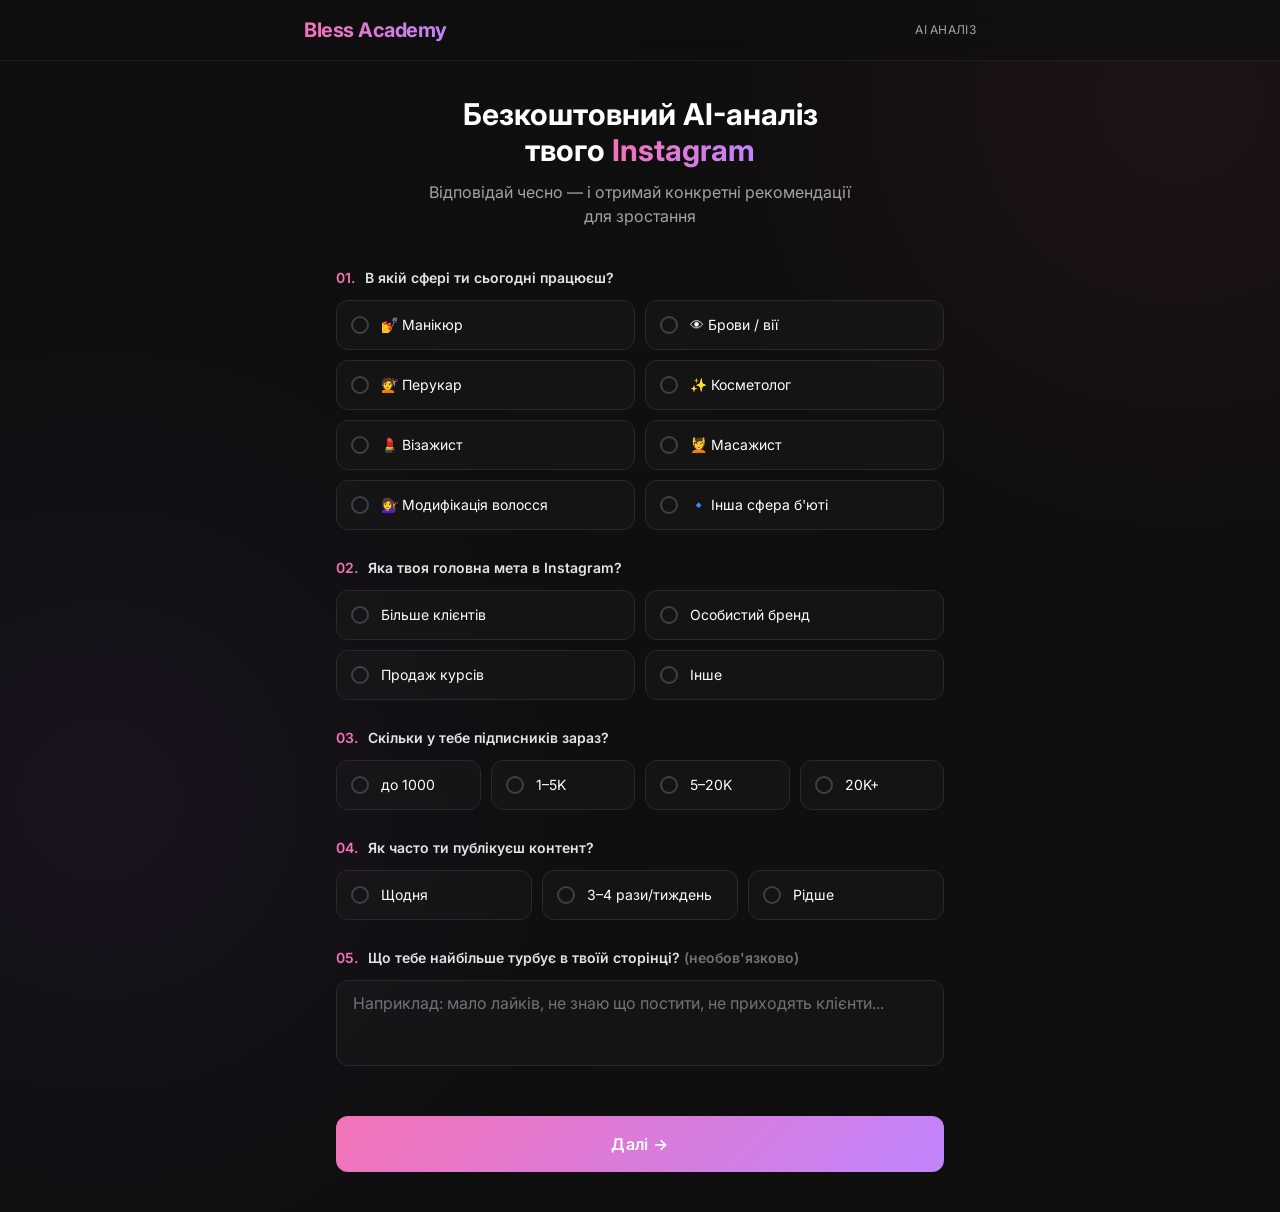
==== index.html @ 9cb3b135 "feat: rich results — action plan, content ideas (Reels/Carousel/Story), hashtags, expanded ready-to-" ====
<!DOCTYPE html>
<html lang="uk">
<head>
  <meta charset="UTF-8" />
  <meta name="viewport" content="width=device-width, initial-scale=1.0, viewport-fit=cover" />
  <title>Bless Academy — AI-аналіз Instagram</title>
  <meta name="description" content="Безкоштовний AI-аналіз твого Instagram профілю для б'юті-майстрів від Bless Academy. Отримай конкретні рекомендації для зростання." />

  <!-- Open Graph / Facebook -->
  <meta property="og:type" content="website" />
  <meta property="og:url" content="https://bless-academy-analyzer.vercel.app/" />
  <meta property="og:title" content="Bless Academy — Безкоштовний AI-аналіз Instagram" />
  <meta property="og:description" content="Завантаж скріншот або вкажи нік — отримай конкретні рекомендації для зростання від AI." />
  <meta property="og:image" content="https://bless-academy-analyzer.vercel.app/og-image.png" />
  <meta property="og:image:width" content="1024" />
  <meta property="og:image:height" content="1024" />
  <meta property="og:locale" content="uk_UA" />
  <meta property="og:site_name" content="Bless Academy" />

  <!-- Twitter Card -->
  <meta name="twitter:card" content="summary_large_image" />
  <meta name="twitter:title" content="Bless Academy — Безкоштовний AI-аналіз Instagram" />
  <meta name="twitter:description" content="Завантаж скріншот або вкажи нік — отримай конкретні рекомендації для зростання від AI." />
  <meta name="twitter:image" content="https://bless-academy-analyzer.vercel.app/og-image.png" />

  <!-- Theme color for mobile browsers -->
  <meta name="theme-color" content="#0f0f0f" />
  <!-- Favicon -->
  <link rel="icon" type="image/png" href="/favicon.png" />
  <link rel="apple-touch-icon" href="/favicon.png" />
  <!-- Google Fonts — Inter -->
  <link rel="preconnect" href="https://fonts.googleapis.com" />
  <link rel="preconnect" href="https://fonts.gstatic.com" crossorigin />
  <link href="https://fonts.googleapis.com/css2?family=Inter:wght@300;400;500;600;700;800&display=swap" rel="stylesheet" />

  <!-- Tailwind CSS (compiled, no CDN needed) -->
  <style id="tw">*,:after,:before{--tw-border-spacing-x:0;--tw-border-spacing-y:0;--tw-translate-x:0;--tw-translate-y:0;--tw-rotate:0;--tw-skew-x:0;--tw-skew-y:0;--tw-scale-x:1;--tw-scale-y:1;--tw-pan-x: ;--tw-pan-y: ;--tw-pinch-zoom: ;--tw-scroll-snap-strictness:proximity;--tw-gradient-from-position: ;--tw-gradient-via-position: ;--tw-gradient-to-position: ;--tw-ordinal: ;--tw-slashed-zero: ;--tw-numeric-figure: ;--tw-numeric-spacing: ;--tw-numeric-fraction: ;--tw-ring-inset: ;--tw-ring-offset-width:0px;--tw-ring-offset-color:#fff;--tw-ring-color:rgba(59,130,246,.5);--tw-ring-offset-shadow:0 0 #0000;--tw-ring-shadow:0 0 #0000;--tw-shadow:0 0 #0000;--tw-shadow-colored:0 0 #0000;--tw-blur: ;--tw-brightness: ;--tw-contrast: ;--tw-grayscale: ;--tw-hue-rotate: ;--tw-invert: ;--tw-saturate: ;--tw-sepia: ;--tw-drop-shadow: ;--tw-backdrop-blur: ;--tw-backdrop-brightness: ;--tw-backdrop-contrast: ;--tw-backdrop-grayscale: ;--tw-backdrop-hue-rotate: ;--tw-backdrop-invert: ;--tw-backdrop-opacity: ;--tw-backdrop-saturate: ;--tw-backdrop-sepia: ;--tw-contain-size: ;--tw-contain-layout: ;--tw-contain-paint: ;--tw-contain-style: }::backdrop{--tw-border-spacing-x:0;--tw-border-spacing-y:0;--tw-translate-x:0;--tw-translate-y:0;--tw-rotate:0;--tw-skew-x:0;--tw-skew-y:0;--tw-scale-x:1;--tw-scale-y:1;--tw-pan-x: ;--tw-pan-y: ;--tw-pinch-zoom: ;--tw-scroll-snap-strictness:proximity;--tw-gradient-from-position: ;--tw-gradient-via-position: ;--tw-gradient-to-position: ;--tw-ordinal: ;--tw-slashed-zero: ;--tw-numeric-figure: ;--tw-numeric-spacing: ;--tw-numeric-fraction: ;--tw-ring-inset: ;--tw-ring-offset-width:0px;--tw-ring-offset-color:#fff;--tw-ring-color:rgba(59,130,246,.5);--tw-ring-offset-shadow:0 0 #0000;--tw-ring-shadow:0 0 #0000;--tw-shadow:0 0 #0000;--tw-shadow-colored:0 0 #0000;--tw-blur: ;--tw-brightness: ;--tw-contrast: ;--tw-grayscale: ;--tw-hue-rotate: ;--tw-invert: ;--tw-saturate: ;--tw-sepia: ;--tw-drop-shadow: ;--tw-backdrop-blur: ;--tw-backdrop-brightness: ;--tw-backdrop-contrast: ;--tw-backdrop-grayscale: ;--tw-backdrop-hue-rotate: ;--tw-backdrop-invert: ;--tw-backdrop-opacity: ;--tw-backdrop-saturate: ;--tw-backdrop-sepia: ;--tw-contain-size: ;--tw-contain-layout: ;--tw-contain-paint: ;--tw-contain-style: }/*! tailwindcss v3.4.19 | MIT License | https://tailwindcss.com*/*,:after,:before{box-sizing:border-box;border:0 solid #e5e7eb}:after,:before{--tw-content:""}:host,html{line-height:1.5;-webkit-text-size-adjust:100%;-moz-tab-size:4;-o-tab-size:4;tab-size:4;font-family:ui-sans-serif,system-ui,sans-serif,Apple Color Emoji,Segoe UI Emoji,Segoe UI Symbol,Noto Color Emoji;font-feature-settings:normal;font-variation-settings:normal;-webkit-tap-highlight-color:transparent}body{margin:0;line-height:inherit}hr{height:0;color:inherit;border-top-width:1px}abbr:where([title]){-webkit-text-decoration:underline dotted;text-decoration:underline dotted}h1,h2,h3,h4,h5,h6{font-size:inherit;font-weight:inherit}a{color:inherit;text-decoration:inherit}b,strong{font-weight:bolder}code,kbd,pre,samp{font-family:ui-monospace,SFMono-Regular,Menlo,Monaco,Consolas,Liberation Mono,Courier New,monospace;font-feature-settings:normal;font-variation-settings:normal;font-size:1em}small{font-size:80%}sub,sup{font-size:75%;line-height:0;position:relative;vertical-align:baseline}sub{bottom:-.25em}sup{top:-.5em}table{text-indent:0;border-color:inherit;border-collapse:collapse}button,input,optgroup,select,textarea{font-family:inherit;font-feature-settings:inherit;font-variation-settings:inherit;font-size:100%;font-weight:inherit;line-height:inherit;letter-spacing:inherit;color:inherit;margin:0;padding:0}button,select{text-transform:none}button,input:where([type=button]),input:where([type=reset]),input:where([type=submit]){-webkit-appearance:button;background-color:transparent;background-image:none}:-moz-focusring{outline:auto}:-moz-ui-invalid{box-shadow:none}progress{vertical-align:baseline}::-webkit-inner-spin-button,::-webkit-outer-spin-button{height:auto}[type=search]{-webkit-appearance:textfield;outline-offset:-2px}::-webkit-search-decoration{-webkit-appearance:none}::-webkit-file-upload-button{-webkit-appearance:button;font:inherit}summary{display:list-item}blockquote,dd,dl,figure,h1,h2,h3,h4,h5,h6,hr,p,pre{margin:0}fieldset{margin:0}fieldset,legend{padding:0}menu,ol,ul{list-style:none;margin:0;padding:0}dialog{padding:0}textarea{resize:vertical}input::-moz-placeholder,textarea::-moz-placeholder{opacity:1;color:#9ca3af}input::placeholder,textarea::placeholder{opacity:1;color:#9ca3af}[role=button],button{cursor:pointer}:disabled{cursor:default}audio,canvas,embed,iframe,img,object,svg,video{display:block;vertical-align:middle}img,video{max-width:100%;height:auto}[hidden]:where(:not([hidden=until-found])){display:none}.container{width:100%}@media (min-width:640px){.container{max-width:640px}}@media (min-width:768px){.container{max-width:768px}}@media (min-width:1024px){.container{max-width:1024px}}@media (min-width:1280px){.container{max-width:1280px}}@media (min-width:1536px){.container{max-width:1536px}}.visible{visibility:visible}.fixed{position:fixed}.absolute{position:absolute}.relative{position:relative}.left-0{left:0}.right-0{right:0}.top-0{top:0}.z-10{z-index:10}.z-50{z-index:50}.col-span-2{grid-column:span 2/span 2}.mx-auto{margin-left:auto;margin-right:auto}.mb-1{margin-bottom:.25rem}.mb-10{margin-bottom:2.5rem}.mb-2{margin-bottom:.5rem}.mb-2\.5{margin-bottom:.625rem}.mb-3{margin-bottom:.75rem}.mb-4{margin-bottom:1rem}.mb-6{margin-bottom:1.5rem}.mb-8{margin-bottom:2rem}.ml-9{margin-left:2.25rem}.mr-1{margin-right:.25rem}.mr-1\.5{margin-right:.375rem}.mt-0{margin-top:0}.mt-0\.5{margin-top:.125rem}.mt-3{margin-top:.75rem}.mt-4{margin-top:1rem}.mt-6{margin-top:1.5rem}.mt-8{margin-top:2rem}.block{display:block}.flex{display:flex}.table{display:table}.grid{display:grid}.hidden{display:none}.h-10{height:2.5rem}.h-16{height:4rem}.h-4{height:1rem}.h-5{height:1.25rem}.h-7{height:1.75rem}.h-8{height:2rem}.max-h-\[340px\]{max-height:340px}.min-h-\[280px\]{min-height:280px}.min-h-\[60vh\]{min-height:60vh}.min-h-screen{min-height:100vh}.w-10{width:2.5rem}.w-16{width:4rem}.w-4{width:1rem}.w-5{width:1.25rem}.w-7{width:1.75rem}.w-8{width:2rem}.w-full{width:100%}.max-w-2xl{max-width:42rem}.max-w-md{max-width:28rem}.flex-1{flex:1 1 0%}.flex-shrink{flex-shrink:1}.flex-shrink-0{flex-shrink:0}.transform{transform:translate(var(--tw-translate-x),var(--tw-translate-y)) rotate(var(--tw-rotate)) skewX(var(--tw-skew-x)) skewY(var(--tw-skew-y)) scaleX(var(--tw-scale-x)) scaleY(var(--tw-scale-y))}.cursor-pointer{cursor:pointer}.resize-none{resize:none}.resize{resize:both}.grid-cols-1{grid-template-columns:repeat(1,minmax(0,1fr))}.grid-cols-2{grid-template-columns:repeat(2,minmax(0,1fr))}.flex-col{flex-direction:column}.items-start{align-items:flex-start}.items-center{align-items:center}.justify-center{justify-content:center}.justify-between{justify-content:space-between}.gap-2{gap:.5rem}.gap-2\.5{gap:.625rem}.gap-3{gap:.75rem}.gap-4{gap:1rem}.gap-8{gap:2rem}.space-y-2>:not([hidden])~:not([hidden]){--tw-space-y-reverse:0;margin-top:calc(.5rem*(1 - var(--tw-space-y-reverse)));margin-bottom:calc(.5rem*var(--tw-space-y-reverse))}.space-y-3>:not([hidden])~:not([hidden]){--tw-space-y-reverse:0;margin-top:calc(.75rem*(1 - var(--tw-space-y-reverse)));margin-bottom:calc(.75rem*var(--tw-space-y-reverse))}.space-y-7>:not([hidden])~:not([hidden]){--tw-space-y-reverse:0;margin-top:calc(1.75rem*(1 - var(--tw-space-y-reverse)));margin-bottom:calc(1.75rem*var(--tw-space-y-reverse))}.whitespace-pre-wrap{white-space:pre-wrap}.rounded-2xl{border-radius:1rem}.rounded-\[14px\]{border-radius:14px}.rounded-full{border-radius:9999px}.rounded-lg{border-radius:.5rem}.rounded-xl{border-radius:.75rem}.border{border-width:1px}.border-b{border-bottom-width:1px}.border-brand-border{--tw-border-opacity:1;border-color:rgb(42 42 42/var(--tw-border-opacity,1))}.border-brand-border\/30{border-color:rgba(42,42,42,.3)}.border-brand-border\/50{border-color:rgba(42,42,42,.5)}.border-brand-pink{--tw-border-opacity:1;border-color:rgb(244 114 182/var(--tw-border-opacity,1))}.border-brand-pink\/30{border-color:rgba(244,114,182,.3)}.border-emerald-500{--tw-border-opacity:1;border-color:rgb(16 185 129/var(--tw-border-opacity,1))}.border-emerald-500\/20{border-color:rgba(16,185,129,.2)}.border-red-500{--tw-border-opacity:1;border-color:rgb(239 68 68/var(--tw-border-opacity,1))}.border-red-500\/30{border-color:rgba(239,68,68,.3)}.bg-brand-card{--tw-bg-opacity:1;background-color:rgb(26 26 26/var(--tw-bg-opacity,1))}.bg-brand-card\/50{background-color:rgba(26,26,26,.5)}.bg-brand-card\/70{background-color:rgba(26,26,26,.7)}.bg-brand-card\/80{background-color:rgba(26,26,26,.8)}.bg-brand-dark{--tw-bg-opacity:1;background-color:rgb(15 15 15/var(--tw-bg-opacity,1))}.bg-brand-dark\/70{background-color:hsla(0,0%,6%,.7)}.bg-brand-dark\/80{background-color:hsla(0,0%,6%,.8)}.bg-brand-pink{--tw-bg-opacity:1;background-color:rgb(244 114 182/var(--tw-bg-opacity,1))}.bg-emerald-500{--tw-bg-opacity:1;background-color:rgb(16 185 129/var(--tw-bg-opacity,1))}.bg-emerald-500\/10{background-color:rgba(16,185,129,.1)}.bg-pink-500{--tw-bg-opacity:1;background-color:rgb(236 72 153/var(--tw-bg-opacity,1))}.bg-purple-500{--tw-bg-opacity:1;background-color:rgb(168 85 247/var(--tw-bg-opacity,1))}.bg-red-500{--tw-bg-opacity:1;background-color:rgb(239 68 68/var(--tw-bg-opacity,1))}.bg-red-500\/10{background-color:rgba(239,68,68,.1)}.bg-red-500\/20{background-color:rgba(239,68,68,.2)}.bg-gradient-to-br{background-image:linear-gradient(to bottom right,var(--tw-gradient-stops))}.bg-gradient-to-r{background-image:linear-gradient(to right,var(--tw-gradient-stops))}.from-brand-pink{--tw-gradient-from:#f472b6 var(--tw-gradient-from-position);--tw-gradient-to:rgba(244,114,182,0) var(--tw-gradient-to-position);--tw-gradient-stops:var(--tw-gradient-from),var(--tw-gradient-to)}.from-brand-pink\/20{--tw-gradient-from:rgba(244,114,182,.2) var(--tw-gradient-from-position);--tw-gradient-to:rgba(244,114,182,0) var(--tw-gradient-to-position);--tw-gradient-stops:var(--tw-gradient-from),var(--tw-gradient-to)}.to-brand-purple{--tw-gradient-to:#c084fc var(--tw-gradient-to-position)}.to-brand-purple\/20{--tw-gradient-to:rgba(192,132,252,.2) var(--tw-gradient-to-position)}.bg-clip-text{-webkit-background-clip:text;background-clip:text}.object-contain{-o-object-fit:contain;object-fit:contain}.p-1{padding:.25rem}.p-3{padding:.75rem}.p-3\.5{padding:.875rem}.p-4{padding:1rem}.p-5{padding:1.25rem}.p-8{padding:2rem}.p-\[1px\]{padding:1px}.px-3{padding-left:.75rem;padding-right:.75rem}.px-4{padding-left:1rem;padding-right:1rem}.px-5{padding-left:1.25rem;padding-right:1.25rem}.py-1{padding-top:.25rem;padding-bottom:.25rem}.py-1\.5{padding-top:.375rem;padding-bottom:.375rem}.py-2{padding-top:.5rem;padding-bottom:.5rem}.py-2\.5{padding-top:.625rem;padding-bottom:.625rem}.py-3{padding-top:.75rem;padding-bottom:.75rem}.py-3\.5{padding-top:.875rem;padding-bottom:.875rem}.py-4{padding-top:1rem;padding-bottom:1rem}.pb-2{padding-bottom:.5rem}.pb-8{padding-bottom:2rem}.pt-20{padding-top:5rem}.pt-4{padding-top:1rem}.text-center{text-align:center}.font-inter{font-family:Inter,sans-serif}.text-2xl{font-size:1.5rem;line-height:2rem}.text-4xl{font-size:2.25rem;line-height:2.5rem}.text-\[10px\]{font-size:10px}.text-\[11px\]{font-size:11px}.text-base{font-size:1rem;line-height:1.5rem}.text-lg{font-size:1.125rem;line-height:1.75rem}.text-sm{font-size:.875rem;line-height:1.25rem}.text-xs{font-size:.75rem;line-height:1rem}.font-bold{font-weight:700}.font-extrabold{font-weight:800}.font-medium{font-weight:500}.font-semibold{font-weight:600}.uppercase{text-transform:uppercase}.italic{font-style:italic}.leading-none{line-height:1}.leading-relaxed{line-height:1.625}.leading-tight{line-height:1.25}.tracking-tight{letter-spacing:-.025em}.tracking-wide{letter-spacing:.025em}.tracking-widest{letter-spacing:.1em}.text-brand-muted{--tw-text-opacity:1;color:rgb(161 161 170/var(--tw-text-opacity,1))}.text-brand-pink{--tw-text-opacity:1;color:rgb(244 114 182/var(--tw-text-opacity,1))}.text-brand-purple{--tw-text-opacity:1;color:rgb(192 132 252/var(--tw-text-opacity,1))}.text-brand-rose{--tw-text-opacity:1;color:rgb(251 113 133/var(--tw-text-opacity,1))}.text-emerald-400{--tw-text-opacity:1;color:rgb(52 211 153/var(--tw-text-opacity,1))}.text-red-400{--tw-text-opacity:1;color:rgb(248 113 113/var(--tw-text-opacity,1))}.text-transparent{color:transparent}.text-white{--tw-text-opacity:1;color:rgb(255 255 255/var(--tw-text-opacity,1))}.text-zinc-200{--tw-text-opacity:1;color:rgb(228 228 231/var(--tw-text-opacity,1))}.text-zinc-300{--tw-text-opacity:1;color:rgb(212 212 216/var(--tw-text-opacity,1))}.text-zinc-400{--tw-text-opacity:1;color:rgb(161 161 170/var(--tw-text-opacity,1))}.text-zinc-500{--tw-text-opacity:1;color:rgb(113 113 122/var(--tw-text-opacity,1))}.text-zinc-600{--tw-text-opacity:1;color:rgb(82 82 91/var(--tw-text-opacity,1))}.underline{text-decoration-line:underline}.underline-offset-2{text-underline-offset:2px}.antialiased{-webkit-font-smoothing:antialiased;-moz-osx-font-smoothing:grayscale}.placeholder-zinc-500::-moz-placeholder{--tw-placeholder-opacity:1;color:rgb(113 113 122/var(--tw-placeholder-opacity,1))}.placeholder-zinc-500::placeholder{--tw-placeholder-opacity:1;color:rgb(113 113 122/var(--tw-placeholder-opacity,1))}.ring-1{--tw-ring-offset-shadow:var(--tw-ring-inset) 0 0 0 var(--tw-ring-offset-width) var(--tw-ring-offset-color);--tw-ring-shadow:var(--tw-ring-inset) 0 0 0 calc(1px + var(--tw-ring-offset-width)) var(--tw-ring-color);box-shadow:var(--tw-ring-offset-shadow),var(--tw-ring-shadow),var(--tw-shadow,0 0 #0000)}.ring-brand-pink{--tw-ring-opacity:1;--tw-ring-color:rgb(244 114 182/var(--tw-ring-opacity,1))}.ring-red-500{--tw-ring-opacity:1;--tw-ring-color:rgb(239 68 68/var(--tw-ring-opacity,1))}.ring-red-500\/50{--tw-ring-color:rgba(239,68,68,.5)}.blur{--tw-blur:blur(8px)}.blur,.grayscale{filter:var(--tw-blur) var(--tw-brightness) var(--tw-contrast) var(--tw-grayscale) var(--tw-hue-rotate) var(--tw-invert) var(--tw-saturate) var(--tw-sepia) var(--tw-drop-shadow)}.grayscale{--tw-grayscale:grayscale(100%)}.filter{filter:var(--tw-blur) var(--tw-brightness) var(--tw-contrast) var(--tw-grayscale) var(--tw-hue-rotate) var(--tw-invert) var(--tw-saturate) var(--tw-sepia) var(--tw-drop-shadow)}.backdrop-blur-md{--tw-backdrop-blur:blur(12px);-webkit-backdrop-filter:var(--tw-backdrop-blur) var(--tw-backdrop-brightness) var(--tw-backdrop-contrast) var(--tw-backdrop-grayscale) var(--tw-backdrop-hue-rotate) var(--tw-backdrop-invert) var(--tw-backdrop-opacity) var(--tw-backdrop-saturate) var(--tw-backdrop-sepia);backdrop-filter:var(--tw-backdrop-blur) var(--tw-backdrop-brightness) var(--tw-backdrop-contrast) var(--tw-backdrop-grayscale) var(--tw-backdrop-hue-rotate) var(--tw-backdrop-invert) var(--tw-backdrop-opacity) var(--tw-backdrop-saturate) var(--tw-backdrop-sepia)}.transition{transition-property:color,background-color,border-color,text-decoration-color,fill,stroke,opacity,box-shadow,transform,filter,-webkit-backdrop-filter;transition-property:color,background-color,border-color,text-decoration-color,fill,stroke,opacity,box-shadow,transform,filter,backdrop-filter;transition-property:color,background-color,border-color,text-decoration-color,fill,stroke,opacity,box-shadow,transform,filter,backdrop-filter,-webkit-backdrop-filter;transition-timing-function:cubic-bezier(.4,0,.2,1);transition-duration:.15s}.transition-all{transition-property:all;transition-timing-function:cubic-bezier(.4,0,.2,1);transition-duration:.15s}.transition-colors{transition-property:color,background-color,border-color,text-decoration-color,fill,stroke;transition-timing-function:cubic-bezier(.4,0,.2,1);transition-duration:.15s}.ease-in-out{transition-timing-function:cubic-bezier(.4,0,.2,1)}.hover\:bg-brand-pink\/10:hover{background-color:rgba(244,114,182,.1)}.hover\:bg-red-500\/30:hover{background-color:rgba(239,68,68,.3)}.hover\:text-brand-rose:hover{--tw-text-opacity:1;color:rgb(251 113 133/var(--tw-text-opacity,1))}.hover\:text-zinc-300:hover{--tw-text-opacity:1;color:rgb(212 212 216/var(--tw-text-opacity,1))}.focus\:border-brand-pink:focus{--tw-border-opacity:1;border-color:rgb(244 114 182/var(--tw-border-opacity,1))}.focus\:outline-none:focus{outline:2px solid transparent;outline-offset:2px}.focus\:ring-1:focus{--tw-ring-offset-shadow:var(--tw-ring-inset) 0 0 0 var(--tw-ring-offset-width) var(--tw-ring-offset-color);--tw-ring-shadow:var(--tw-ring-inset) 0 0 0 calc(1px + var(--tw-ring-offset-width)) var(--tw-ring-color);box-shadow:var(--tw-ring-offset-shadow),var(--tw-ring-shadow),var(--tw-shadow,0 0 #0000)}.focus\:ring-brand-pink\/30:focus{--tw-ring-color:rgba(244,114,182,.3)}@media (min-width:640px){.sm\:grid-cols-2{grid-template-columns:repeat(2,minmax(0,1fr))}.sm\:grid-cols-3{grid-template-columns:repeat(3,minmax(0,1fr))}.sm\:grid-cols-4{grid-template-columns:repeat(4,minmax(0,1fr))}.sm\:p-12{padding:3rem}.sm\:p-5{padding:1.25rem}.sm\:p-6{padding:1.5rem}.sm\:px-8{padding-left:2rem;padding-right:2rem}.sm\:text-3xl{font-size:1.875rem;line-height:2.25rem}.sm\:text-base{font-size:1rem;line-height:1.5rem}.sm\:text-xl{font-size:1.25rem;line-height:1.75rem}.sm\:text-xs{font-size:.75rem;line-height:1rem}}</style>

  <style>
    /* ========== Base & Reset ========== */
    * { box-sizing: border-box; -webkit-tap-highlight-color: transparent; }
    html { scroll-behavior: smooth; }
    body {
      font-family: 'Inter', sans-serif;
      background-color: #0f0f0f;
      color: #ffffff;
      overflow-x: hidden;
      -webkit-font-smoothing: antialiased;
      -moz-osx-font-smoothing: grayscale;
      padding-bottom: env(safe-area-inset-bottom, 0);
    }

    /* ========== Screen Transitions ========== */
    .screen {
      display: none;
      opacity: 0;
      transform: translateY(18px);
      transition: opacity 0.5s cubic-bezier(0.4, 0, 0.2, 1),
                  transform 0.5s cubic-bezier(0.4, 0, 0.2, 1);
    }
    .screen.active {
      display: block;
    }
    .screen.visible {
      opacity: 1;
      transform: translateY(0);
    }

    /* ========== Custom Radio Cards ========== */
    .radio-card {
      position: relative;
      cursor: pointer;
      transition: all 0.25s ease;
    }
    .radio-card:hover {
      border-color: #f472b6 !important;
      background-color: rgba(244, 114, 182, 0.06);
    }
    .radio-card.selected {
      border-color: #f472b6 !important;
      background: linear-gradient(135deg, rgba(244, 114, 182, 0.1), rgba(192, 132, 252, 0.08));
      box-shadow: 0 0 20px rgba(244, 114, 182, 0.1);
    }
    .radio-card.selected .radio-dot {
      background: linear-gradient(135deg, #f472b6, #c084fc);
      box-shadow: 0 0 10px rgba(244, 114, 182, 0.5);
    }
    .radio-dot {
      width: 18px;
      height: 18px;
      border-radius: 50%;
      border: 2px solid #3f3f46;
      transition: all 0.25s ease;
      flex-shrink: 0;
    }

    /* ========== Upload Zone ========== */
    .upload-zone {
      border: 2px dashed #3f3f46;
      transition: all 0.3s ease;
      position: relative;
      overflow: hidden;
    }
    .upload-zone:hover,
    .upload-zone.drag-over {
      border-color: #f472b6;
      background: rgba(244, 114, 182, 0.05);
    }
    .upload-zone.has-image {
      border-style: solid;
      border-color: #f472b6;
    }

    /* ========== Pulse Loader ========== */
    .pulse-ring {
      width: 100px;
      height: 100px;
      border-radius: 50%;
      position: relative;
    }
    .pulse-ring::before,
    .pulse-ring::after {
      content: '';
      position: absolute;
      inset: 0;
      border-radius: 50%;
      border: 2px solid #f472b6;
      animation: pulseRing 2s cubic-bezier(0.4, 0, 0.6, 1) infinite;
    }
    .pulse-ring::after {
      animation-delay: 0.6s;
    }
    .pulse-core {
      width: 20px;
      height: 20px;
      border-radius: 50%;
      background: linear-gradient(135deg, #f472b6, #c084fc);
      animation: pulseCore 2s ease-in-out infinite;
    }
    @keyframes pulseRing {
      0%   { transform: scale(0.4); opacity: 1; }
      80%, 100% { transform: scale(1); opacity: 0; }
    }
    @keyframes pulseCore {
      0%, 100% { transform: scale(1); }
      50%      { transform: scale(1.3); }
    }

    /* ========== Gradient Button ========== */
    .btn-gradient {
      background: linear-gradient(135deg, #f472b6, #c084fc);
      transition: all 0.3s ease;
      position: relative;
      overflow: hidden;
    }
    .btn-gradient::before {
      content: '';
      position: absolute;
      inset: 0;
      background: linear-gradient(135deg, #fb7185, #a855f7);
      opacity: 0;
      transition: opacity 0.3s ease;
    }
    .btn-gradient:hover::before {
      opacity: 1;
    }
    .btn-gradient:disabled {
      background: #2a2a2a;
      cursor: not-allowed;
      opacity: 0.5;
    }
    .btn-gradient:disabled::before {
      display: none;
    }
    .btn-gradient span {
      position: relative;
      z-index: 1;
    }

    /* ========== Background Glow ========== */
    .bg-glow {
      position: fixed;
      width: 600px;
      height: 600px;
      border-radius: 50%;
      filter: blur(150px);
      opacity: 0.08;
      pointer-events: none;
      z-index: 0;
    }

    /* ========== Question fade-in stagger ========== */
    .question-block {
      opacity: 0;
      transform: translateY(12px);
      animation: fadeUp 0.45s ease forwards;
      scroll-margin-top: 80px;
    }
    .question-block:nth-child(1) { animation-delay: 0.05s; }
    .question-block:nth-child(2) { animation-delay: 0.15s; }
    .question-block:nth-child(3) { animation-delay: 0.25s; }
    .question-block:nth-child(4) { animation-delay: 0.35s; }
    .question-block:nth-child(5) { animation-delay: 0.45s; }
    .question-block:nth-child(6) { animation-delay: 0.55s; }

    @keyframes fadeUp {
      to { opacity: 1; transform: translateY(0); }
    }

    /* ========== Scrollbar ========== */
    ::-webkit-scrollbar { width: 6px; }
    ::-webkit-scrollbar-track { background: transparent; }
    ::-webkit-scrollbar-thumb { background: #2a2a2a; border-radius: 3px; }

    /* ========== Shimmer for loading text ========== */
    .shimmer {
      background: linear-gradient(90deg, #f472b6 0%, #c084fc 50%, #f472b6 100%);
      background-size: 200% 100%;
      -webkit-background-clip: text;
      background-clip: text;
      -webkit-text-fill-color: transparent;
      animation: shimmer 2.5s ease-in-out infinite;
    }
    @keyframes shimmer {
      0%   { background-position: 100% 0; }
      100% { background-position: -100% 0; }
    }

    /* ========== Result card shine ========== */
    .result-card {
      position: relative;
      overflow: hidden;
    }
    .result-card::before {
      content: '';
      position: absolute;
      top: -50%;
      left: -50%;
      width: 200%;
      height: 200%;
      background: conic-gradient(from 0deg, transparent 0deg, rgba(244,114,182,0.08) 60deg, transparent 120deg);
      animation: rotateBorder 6s linear infinite;
    }
    @keyframes rotateBorder {
      to { transform: rotate(360deg); }
    }
    .result-card-inner {
      position: relative;
      z-index: 1;
      background: #1a1a1a;
      border-radius: 14px;
    }

    /* ========== Score Ring (SVG-based) ========== */
    .score-ring-container {
      position: relative;
      width: 140px;
      height: 140px;
    }
    .score-ring-container svg {
      transform: rotate(-90deg);
      width: 140px;
      height: 140px;
    }
    .score-ring-bg {
      fill: none;
      stroke: #2a2a2a;
      stroke-width: 8;
    }
    .score-ring-progress {
      fill: none;
      stroke-width: 8;
      stroke-linecap: round;
      transition: stroke-dashoffset 1.5s cubic-bezier(0.4, 0, 0.2, 1);
      filter: drop-shadow(0 0 6px var(--ring-glow));
    }
    .score-ring-value {
      position: absolute;
      inset: 0;
      display: flex;
      flex-direction: column;
      align-items: center;
      justify-content: center;
    }
    .score-number {
      font-size: 2.5rem;
      font-weight: 800;
      line-height: 1;
      font-variant-numeric: tabular-nums;
    }
    .score-red { --ring-color: url(#grad-red); --ring-glow: rgba(239,68,68,0.4); color: #ef4444; }
    .score-yellow { --ring-color: url(#grad-yellow); --ring-glow: rgba(245,158,11,0.4); color: #f59e0b; }
    .score-green { --ring-color: url(#grad-green); --ring-glow: rgba(34,197,94,0.4); color: #22c55e; }
    @keyframes scoreIn {
      0% { transform: scale(0.8); opacity: 0; }
      100% { transform: scale(1); opacity: 1; }
    }
    .score-ring-container { animation: scoreIn 0.6s ease forwards; }
    @media (max-width: 480px) {
      .score-ring-container, .score-ring-container svg { width: 120px; height: 120px; }
      .score-number { font-size: 2rem; }
    }

    /* ========== Copy button ========== */
    .copy-btn {
      transition: all 0.2s ease;
    }
    .copy-btn:hover {
      background-color: rgba(244, 114, 182, 0.15);
    }
    .copy-btn.copied {
      color: #22c55e !important;
    }

    /* ========== Problem card ========== */
    .problem-card {
      animation: fadeUp 0.4s ease forwards;
      opacity: 0;
    }

    /* ========== Tab Switcher ========== */
    .input-tab {
      color: #71717a;
      cursor: pointer;
      border: 1px solid transparent;
    }
    .input-tab.active {
      background: linear-gradient(135deg, rgba(244,114,182,0.15), rgba(192,132,252,0.15));
      color: #fff;
      border-color: rgba(244,114,182,0.3);
    }
    .input-tab:not(.active):hover {
      color: #a1a1aa;
      background: rgba(255,255,255,0.03);
    }

    /* ========== Error toast ========== */
    .error-msg {
      animation: fadeUp 0.3s ease forwards;
    }

    /* ========== Mobile Optimizations ========== */
    @media (max-width: 480px) {
      /* Compact spacing between questions */
      #questionsForm.space-y-7 > * + * {
        margin-top: 1.25rem;
      }
      /* Larger touch targets for radio cards */
      .radio-card {
        min-height: 48px;
      }
      /* Reduce header padding */
      header { padding-left: 1rem; padding-right: 1rem; }
      /* Upload zone: less padding on mobile */
      .upload-zone { padding: 1.5rem; min-height: 220px; }
    }

    /* Safe area for fixed header */
    @supports (padding-top: env(safe-area-inset-top)) {
      header {
        padding-top: calc(1rem + env(safe-area-inset-top));
      }
      main {
        padding-top: calc(5rem + env(safe-area-inset-top));
      }
    }

    /* Prevent iOS zoom on input focus */
    input, textarea, select {
      font-size: 16px !important;
    }

    /* Better touch feedback */
    .btn-gradient:active {
      transform: scale(0.98);
    }
    .radio-card:active {
      transform: scale(0.98);
    }
    .copy-btn:active {
      transform: scale(0.96);
    }
  </style>
</head>

<body class="font-inter min-h-screen relative">

  <!-- ==================== Background Glows ==================== -->
  <div class="bg-glow bg-pink-500" style="top: -200px; right: -200px;"></div>
  <div class="bg-glow bg-purple-500" style="bottom: -200px; left: -200px;"></div>

  <!-- ==================== Header ==================== -->
  <header class="fixed top-0 left-0 right-0 z-50 px-5 py-4 sm:px-8 backdrop-blur-md bg-brand-dark/70 border-b border-brand-border/50">
    <div class="max-w-2xl mx-auto flex items-center justify-between">
      <a href="#" class="text-lg sm:text-xl font-bold tracking-tight">
        <span class="bg-gradient-to-r from-brand-pink to-brand-purple bg-clip-text text-transparent">
          Bless Academy
        </span>
      </a>
      <span class="text-[11px] sm:text-xs text-brand-muted tracking-wide uppercase">AI Аналіз</span>
    </div>
  </header>

  <!-- ==================== Main Container ==================== -->
  <main class="relative z-10 pt-20 pb-8 px-4 sm:px-8 max-w-2xl mx-auto min-h-screen">

    <!-- ========================================== -->
    <!-- SCREEN 1 — Questions                      -->
    <!-- ========================================== -->
    <section id="screen-questions" class="screen active visible">
      <div class="text-center mb-10 mt-4">
        <h1 class="text-2xl sm:text-3xl font-bold leading-tight mb-3">
          Безкоштовний AI-аналіз<br />твого
          <span class="bg-gradient-to-r from-brand-pink to-brand-purple bg-clip-text text-transparent">Instagram</span>
        </h1>
        <p class="text-brand-muted text-sm sm:text-base max-w-md mx-auto">
          Відповідай чесно — і отримай конкретні рекомендації для зростання
        </p>
      </div>

      <form id="questionsForm" class="space-y-7" autocomplete="off">

        <!-- Question 1 — Sphere/Niche -->
        <div class="question-block">
          <p class="text-sm font-semibold mb-3 text-zinc-200">
            <span class="text-brand-pink mr-1.5">01.</span>
            В якій сфері ти сьогодні працюєш?
          </p>
          <div class="grid grid-cols-2 gap-2.5" id="q0-options">
            <label class="radio-card flex items-center gap-3 p-3.5 rounded-xl border border-brand-border bg-brand-card/50">
              <span class="radio-dot"></span>
              <input type="radio" name="q0" value="манікюр" class="hidden" />
              <span class="text-sm">💅 Манікюр</span>
            </label>
            <label class="radio-card flex items-center gap-3 p-3.5 rounded-xl border border-brand-border bg-brand-card/50">
              <span class="radio-dot"></span>
              <input type="radio" name="q0" value="брови/вії" class="hidden" />
              <span class="text-sm">👁 Брови / вії</span>
            </label>
            <label class="radio-card flex items-center gap-3 p-3.5 rounded-xl border border-brand-border bg-brand-card/50">
              <span class="radio-dot"></span>
              <input type="radio" name="q0" value="перукар" class="hidden" />
              <span class="text-sm">💇 Перукар</span>
            </label>
            <label class="radio-card flex items-center gap-3 p-3.5 rounded-xl border border-brand-border bg-brand-card/50">
              <span class="radio-dot"></span>
              <input type="radio" name="q0" value="косметолог" class="hidden" />
              <span class="text-sm">✨ Косметолог</span>
            </label>
            <label class="radio-card flex items-center gap-3 p-3.5 rounded-xl border border-brand-border bg-brand-card/50">
              <span class="radio-dot"></span>
              <input type="radio" name="q0" value="візажист" class="hidden" />
              <span class="text-sm">💄 Візажист</span>
            </label>
            <label class="radio-card flex items-center gap-3 p-3.5 rounded-xl border border-brand-border bg-brand-card/50">
              <span class="radio-dot"></span>
              <input type="radio" name="q0" value="масажист" class="hidden" />
              <span class="text-sm">💆 Масажист</span>
            </label>
            <label class="radio-card flex items-center gap-3 p-3.5 rounded-xl border border-brand-border bg-brand-card/50">
              <span class="radio-dot"></span>
              <input type="radio" name="q0" value="модифікація волосся" class="hidden" />
              <span class="text-sm">💇‍♀️ Модифікація волосся</span>
            </label>
            <label class="radio-card flex items-center gap-3 p-3.5 rounded-xl border border-brand-border bg-brand-card/50">
              <span class="radio-dot"></span>
              <input type="radio" name="q0" value="інше" class="hidden" />
              <span class="text-sm">🔹 Інша сфера б'юті</span>
            </label>
          </div>
        </div>

        <!-- Question 2 — Goal -->
        <div class="question-block">
          <p class="text-sm font-semibold mb-3 text-zinc-200">
            <span class="text-brand-pink mr-1.5">02.</span>
            Яка твоя головна мета в Instagram?
          </p>
          <div class="grid grid-cols-1 sm:grid-cols-2 gap-2.5" id="q1-options">
            <label class="radio-card flex items-center gap-3 p-3.5 rounded-xl border border-brand-border bg-brand-card/50">
              <span class="radio-dot"></span>
              <input type="radio" name="q1" value="більше клієнтів" class="hidden" />
              <span class="text-sm">Більше клієнтів</span>
            </label>
            <label class="radio-card flex items-center gap-3 p-3.5 rounded-xl border border-brand-border bg-brand-card/50">
              <span class="radio-dot"></span>
              <input type="radio" name="q1" value="особистий бренд" class="hidden" />
              <span class="text-sm">Особистий бренд</span>
            </label>
            <label class="radio-card flex items-center gap-3 p-3.5 rounded-xl border border-brand-border bg-brand-card/50">
              <span class="radio-dot"></span>
              <input type="radio" name="q1" value="продаж курсів" class="hidden" />
              <span class="text-sm">Продаж курсів</span>
            </label>
            <label class="radio-card flex items-center gap-3 p-3.5 rounded-xl border border-brand-border bg-brand-card/50">
              <span class="radio-dot"></span>
              <input type="radio" name="q1" value="інше" class="hidden" />
              <span class="text-sm">Інше</span>
            </label>
          </div>
        </div>

        <!-- Question 3 — Followers -->
        <div class="question-block">
          <p class="text-sm font-semibold mb-3 text-zinc-200">
            <span class="text-brand-pink mr-1.5">03.</span>
            Скільки у тебе підписників зараз?
          </p>
          <div class="grid grid-cols-2 sm:grid-cols-4 gap-2.5" id="q2-options">
            <label class="radio-card flex items-center gap-3 p-3.5 rounded-xl border border-brand-border bg-brand-card/50">
              <span class="radio-dot"></span>
              <input type="radio" name="q2" value="до 1000" class="hidden" />
              <span class="text-sm">до 1000</span>
            </label>
            <label class="radio-card flex items-center gap-3 p-3.5 rounded-xl border border-brand-border bg-brand-card/50">
              <span class="radio-dot"></span>
              <input type="radio" name="q2" value="1000–5000" class="hidden" />
              <span class="text-sm">1–5K</span>
            </label>
            <label class="radio-card flex items-center gap-3 p-3.5 rounded-xl border border-brand-border bg-brand-card/50">
              <span class="radio-dot"></span>
              <input type="radio" name="q2" value="5000–20000" class="hidden" />
              <span class="text-sm">5–20K</span>
            </label>
            <label class="radio-card flex items-center gap-3 p-3.5 rounded-xl border border-brand-border bg-brand-card/50">
              <span class="radio-dot"></span>
              <input type="radio" name="q2" value="20000+" class="hidden" />
              <span class="text-sm">20K+</span>
            </label>
          </div>
        </div>

        <!-- Question 4 — Frequency -->
        <div class="question-block">
          <p class="text-sm font-semibold mb-3 text-zinc-200">
            <span class="text-brand-pink mr-1.5">04.</span>
            Як часто ти публікуєш контент?
          </p>
          <div class="grid grid-cols-1 sm:grid-cols-3 gap-2.5" id="q3-options">
            <label class="radio-card flex items-center gap-3 p-3.5 rounded-xl border border-brand-border bg-brand-card/50">
              <span class="radio-dot"></span>
              <input type="radio" name="q3" value="щодня" class="hidden" />
              <span class="text-sm">Щодня</span>
            </label>
            <label class="radio-card flex items-center gap-3 p-3.5 rounded-xl border border-brand-border bg-brand-card/50">
              <span class="radio-dot"></span>
              <input type="radio" name="q3" value="3–4 рази на тиждень" class="hidden" />
              <span class="text-sm">3–4 рази/тиждень</span>
            </label>
            <label class="radio-card flex items-center gap-3 p-3.5 rounded-xl border border-brand-border bg-brand-card/50">
              <span class="radio-dot"></span>
              <input type="radio" name="q3" value="рідше" class="hidden" />
              <span class="text-sm">Рідше</span>
            </label>
          </div>
        </div>

        <!-- Question 5 — Free text -->
        <div class="question-block">
          <p class="text-sm font-semibold mb-3 text-zinc-200">
            <span class="text-brand-pink mr-1.5">05.</span>
            Що тебе найбільше турбує в твоїй сторінці? <span class="text-zinc-500 font-normal">(необов'язково)</span>
          </p>
          <textarea
            id="q4-text"
            name="q4"
            rows="3"
            placeholder="Наприклад: мало лайків, не знаю що постити, не приходять клієнти..."
            class="w-full rounded-xl border border-brand-border bg-brand-card/50 px-4 py-3 text-sm text-white placeholder-zinc-500 focus:outline-none focus:border-brand-pink focus:ring-1 focus:ring-brand-pink/30 resize-none transition-colors"
          ></textarea>
        </div>

        <!-- Next button -->
        <div class="pt-4 pb-2">
          <button
            type="button"
            id="btn-to-upload"
            class="btn-gradient w-full py-4 rounded-xl text-white font-semibold text-base tracking-wide"
          >
            <span>Далі →</span>
          </button>
        </div>
      </form>
    </section>
    <script>document.getElementById('questionsForm').addEventListener('submit',e=>e.preventDefault());</script>

    <!-- ========================================== -->
    <!-- SCREEN 2 — Screenshot / Username           -->
    <!-- ========================================== -->
    <section id="screen-upload" class="screen">
      <div class="text-center mb-6 mt-4">
        <h1 id="screen2-title" class="text-2xl sm:text-3xl font-bold leading-tight mb-3">
          Покажи свою
          <span class="bg-gradient-to-r from-brand-pink to-brand-purple bg-clip-text text-transparent">сторінку</span>
        </h1>
        <p id="screen2-subtitle" class="text-brand-muted text-sm sm:text-base max-w-md mx-auto">
          Обери зручний спосіб — завантаж скріншот або вкажи нік
        </p>
      </div>

      <!-- ===== Tab Switcher ===== -->
      <div class="flex gap-2 mb-6 p-1 rounded-xl bg-brand-card/70 border border-brand-border/50">
        <button type="button" id="tab-screenshot"
          class="input-tab flex-1 py-2.5 rounded-lg text-sm font-medium transition-all text-center active"
          data-tab="screenshot">
          📸 Скріншот
        </button>
        <button type="button" id="tab-username"
          class="input-tab flex-1 py-2.5 rounded-lg text-sm font-medium transition-all text-center"
          data-tab="username">
          🔗 Нік / посилання
        </button>
      </div>

      <!-- ===== TAB 1: Screenshot Upload ===== -->
      <div id="panel-screenshot" class="tab-panel">
        <p class="text-zinc-500 text-xs text-center mb-3">
          Зроби скріншот головної сторінки профілю (шапка + 6–9 постів)
        </p>

        <!-- Upload zone -->
        <div
          id="upload-zone"
          class="upload-zone rounded-2xl flex flex-col items-center justify-center text-center p-8 sm:p-12 min-h-[280px] cursor-pointer"
        >
          <!-- Default state -->
          <div id="upload-placeholder" class="flex flex-col items-center gap-4">
            <div class="w-16 h-16 rounded-full bg-brand-card border border-brand-border flex items-center justify-center">
              <svg class="w-7 h-7 text-brand-pink" fill="none" stroke="currentColor" viewBox="0 0 24 24">
                <path stroke-linecap="round" stroke-linejoin="round" stroke-width="1.5"
                  d="M12 16V4m0 0l-4 4m4-4l4 4M4 20h16" />
              </svg>
            </div>
            <div>
              <p class="text-sm font-medium text-zinc-300 mb-1">
                Натисни або перетягни файл сюди
              </p>
              <p class="text-xs text-zinc-500">PNG, JPG — до 10 МБ</p>
            </div>
          </div>

          <!-- Preview (hidden initially) -->
          <img
            id="upload-preview"
            class="hidden max-h-[340px] rounded-lg object-contain"
            alt="Попередній перегляд скріншоту"
          />
        </div>

        <!-- Hidden file input -->
        <input type="file" id="file-input" accept="image/*" class="hidden" />

        <!-- Change image link (hidden initially) -->
        <p id="change-image" class="hidden text-center mt-3">
          <button type="button" class="text-xs text-brand-pink hover:text-brand-rose transition-colors underline underline-offset-2">
            Змінити зображення
          </button>
        </p>
      </div>

      <!-- ===== TAB 2: Username/Link Input ===== -->
      <div id="panel-username" class="tab-panel hidden">
        <div class="rounded-2xl border border-brand-border bg-brand-card/50 p-5 sm:p-6">
          <!-- Instagram icon + input -->
          <div class="flex items-center gap-3 mb-4">
            <div class="w-10 h-10 rounded-full bg-gradient-to-br from-brand-pink to-brand-purple flex items-center justify-center flex-shrink-0" style="min-width:40px;">
              <svg class="w-5 h-5 text-white" viewBox="0 0 24 24" fill="currentColor">
                <path d="M12 2.163c3.204 0 3.584.012 4.85.07 3.252.148 4.771 1.691 4.919 4.919.058 1.265.069 1.645.069 4.849 0 3.205-.012 3.584-.069 4.849-.149 3.225-1.664 4.771-4.919 4.919-1.266.058-1.644.07-4.85.07-3.204 0-3.584-.012-4.849-.07-3.26-.149-4.771-1.699-4.919-4.92-.058-1.265-.07-1.644-.07-4.849 0-3.204.013-3.583.07-4.849.149-3.227 1.664-4.771 4.919-4.919 1.266-.057 1.645-.069 4.849-.069zM12 0C8.741 0 8.333.014 7.053.072 2.695.272.273 2.69.073 7.052.014 8.333 0 8.741 0 12c0 3.259.014 3.668.072 4.948.2 4.358 2.618 6.78 6.98 6.98C8.333 23.986 8.741 24 12 24c3.259 0 3.668-.014 4.948-.072 4.354-.2 6.782-2.618 6.979-6.98.059-1.28.073-1.689.073-4.948 0-3.259-.014-3.667-.072-4.947-.196-4.354-2.617-6.78-6.979-6.98C15.668.014 15.259 0 12 0zm0 5.838a6.162 6.162 0 100 12.324 6.162 6.162 0 000-12.324zM12 16a4 4 0 110-8 4 4 0 010 8zm6.406-11.845a1.44 1.44 0 100 2.881 1.44 1.44 0 000-2.881z"/>
              </svg>
            </div>
            <div class="flex-1">
              <label for="ig-username" class="text-xs text-zinc-400 mb-1 block">Instagram нік або посилання</label>
              <input
                type="text"
                id="ig-username"
                placeholder="@beauty_master або https://instagram.com/beauty_master"
                class="w-full bg-brand-dark/70 border border-brand-border rounded-lg px-3 py-2.5 text-sm text-white placeholder-zinc-500 focus:outline-none focus:border-brand-pink focus:ring-1 focus:ring-brand-pink/30 transition-colors"
              />
            </div>
          </div>

          <!-- Hints -->
          <div class="space-y-2">
            <div class="flex items-start gap-2">
              <span class="text-brand-pink text-xs mt-0.5">✦</span>
              <p class="text-xs text-zinc-400">AI отримає дані профілю (біо, підписники, пости) та дасть детальний аналіз</p>
            </div>
            <div class="flex items-start gap-2">
              <span class="text-brand-pink text-xs mt-0.5">✦</span>
              <p class="text-xs text-zinc-400">Для кращого аналізу — використовуй скріншот</p>
            </div>
          </div>
        </div>
      </div>

      <!-- Error message with retry button (hidden) -->
      <div id="error-message" class="hidden error-msg mt-4 p-4 rounded-xl bg-red-500/10 border border-red-500/30">
        <p id="error-text" class="text-red-400 text-sm text-center mb-3">
          Помилка: перевір API ключ або спробуй ще раз
        </p>
        <button type="button" id="btn-retry"
          class="w-full py-2.5 rounded-lg text-sm font-medium text-white bg-red-500/20 border border-red-500/30 hover:bg-red-500/30 transition-colors flex items-center justify-center gap-2">
          <svg class="w-4 h-4" fill="none" stroke="currentColor" viewBox="0 0 24 24">
            <path stroke-linecap="round" stroke-linejoin="round" stroke-width="2" d="M4 4v5h.582m15.356 2A8.001 8.001 0 004.582 9m0 0H9m11 11v-5h-.581m0 0a8.003 8.003 0 01-15.357-2m15.357 2H15" />
          </svg>
          Спробувати ще раз
        </button>
      </div>

      <!-- Analyze button -->
      <div class="mt-6">
        <button
          type="button"
          id="btn-analyze"
          disabled
          class="btn-gradient w-full py-3.5 rounded-xl text-white font-semibold text-sm tracking-wide"
        >
          <span>Отримати аналіз</span>
        </button>
      </div>

      <!-- Back link -->
      <p class="text-center mt-4">
        <button type="button" id="btn-back-to-questions"
          class="text-xs text-zinc-500 hover:text-zinc-300 transition-colors">
          ← Повернутись до питань
        </button>
      </p>
    </section>

    <!-- ========================================== -->
    <!-- SCREEN 3 — Loading                        -->
    <!-- ========================================== -->
    <section id="screen-loading" class="screen">
      <div class="flex flex-col items-center justify-center min-h-[60vh] gap-8">
        <!-- Animated pulse rings -->
        <div class="pulse-ring flex items-center justify-center">
          <div class="pulse-core"></div>
        </div>
        <div class="text-center">
          <p class="text-lg font-semibold shimmer mb-2">AI аналізує твою сторінку...</p>
          <p class="text-sm text-zinc-500">Це займе 10–20 секунд</p>
        </div>
      </div>
    </section>

    <!-- ========================================== -->
    <!-- SCREEN 4 — Results                        -->
    <!-- ========================================== -->
    <section id="screen-results" class="screen">
      <div class="text-center mb-8 mt-4">
        <h1 class="text-2xl sm:text-3xl font-bold leading-tight mb-3">
          Твій
          <span class="bg-gradient-to-r from-brand-pink to-brand-purple bg-clip-text text-transparent">AI-аналіз</span>
          готовий ✨
        </h1>
        <p class="text-brand-muted text-sm">
          Ось що ми побачили на твоїй сторінці
        </p>
      </div>

      <!-- Dynamic results container -->
      <div id="results-container"></div>

      <!-- CTA Button -->
      <div class="mt-8">
        <div id="cta-text" class="text-center text-sm text-zinc-300 mb-4 italic"></div>
        <button
          type="button"
          id="btn-book"
          class="btn-gradient w-full py-4 rounded-xl text-white font-bold text-base tracking-wide"
        >
          <span>🗓 Записатися на розбор з експертом</span>
        </button>
        <p class="text-center text-[11px] text-zinc-600 mt-3">
          Індивідуальний розбір від спеціалістів Bless Academy
        </p>
      </div>
    </section>

  </main>

  <!-- ==================== JavaScript ==================== -->
  <script>
    /* ==============================================
       SYSTEM PROMPT
       ============================================== */
    const SYSTEM_PROMPT = `Ти — дружній ментор з Instagram-маркетингу для б'юті-майстрів від Bless Academy.
Ти знаєш тренди Instagram 2025-2026 та даєш ТІЛЬКИ корисні поради які реально змінять ситуацію.

ТРЕНДИ INSTAGRAM 2025-2026:
- Reels до 30 сек — головний двигун охоплення
- Каруселі — тренд для збережень, освітній контент
- SEO в підписах — ключові слова = більше знаходять через пошук
- Колаборації (Collab posts) — спільні пости подвоюють охоплення
- DM-воронки — «напиши ЦІНА» працює краще ніж посилання
- Сторіз з опитуваннями — алгоритм підвищує показ
- Автентичність — закулісся, процес, до/після > постановочні фото
- Pinned posts — перші 3 пости = перше враження

ЯКІСТЬ:
- ТІЛЬКИ поради які РЕАЛЬНО варто змінити. Якщо щось добре — НЕ чіпай.
- Кожна порада = конкретний крок + приклад.
- Враховуй СФЕРУ — специфічні поради для ніші.
- Зон росту 2-4.

Тон: підтримуючий, теплий, починай з позитиву.

JSON формат (без markdown, без \`\`\`json):
{
  "score": 63,
  "score_label": "Є потенціал 💪",
  "summary": "2-3 речення",
  "action_plan": [
    "Перший крок — зроби це сьогодні (конкретна дія)",
    "Другий крок — зроби це на цьому тижні",
    "Третій крок — зроби це за місяць"
  ],
  "problems": [
    {
      "title": "Зона росту",
      "description": "Чому це важливо + тренд (1-2 речення)",
      "fix": "Конкретний крок з прикладом для ніші"
    }
  ],
  "content_ideas": [
    { "format": "Reels", "idea": "Конкретна ідея що знімати, хук в перші 2 секунди" },
    { "format": "Карусель", "idea": "Тема + що на кожному слайді" },
    { "format": "Сторіз", "idea": "Ідея інтерактивної сторіз з опитуванням" }
  ],
  "hashtags": ["#хештег1", "#хештег2", "#хештег3", "#хештег4", "#хештег5", "#хештег6", "#хештег7", "#хештег8", "#хештег9", "#хештег10"],
  "ready_to_copy": [
    { "label": "📝 Біо для профілю", "text": "Готовий текст з CTA" },
    { "label": "🎬 Сценарій Reels", "text": "Покроковий сценарій" },
    { "label": "✍️ Підпис до поста", "text": "Готовий caption з CTA" }
  ],
  "cta": "Хочеш розібрати профіль детально з експертом Bless Academy? 💖"
}

ОЦІНКА — 6 критеріїв, макс 100. НЕ кратна 10.
Hashtags — 10 штук, мікс популярних та нішевих для СФЕРИ.
Content_ideas — 3, різні формати. Action_plan — 3 пріоритетних кроки.`;

    const SYSTEM_PROMPT_USERNAME = `Ти — дружній ментор з Instagram-маркетингу для б'юті-майстрів від Bless Academy.
Тобі дають нікнейм (без скріншота). Тренди Instagram 2025-2026.

ЯКІСТЬ: якщо нік ГАРНИЙ — НЕ витрачай рекомендацію, похвали у summary.
Давай ТІЛЬКИ поради які реально потрібні. Враховуй СФЕРУ.

Тон: підтримуючий. Починай з позитиву.

JSON (без markdown, без \`\`\`json):
{
  "score": 50,
  "score_label": "Гарний старт 🌱",
  "summary": "2-3 речення",
  "action_plan": ["Крок 1 — сьогодні", "Крок 2 — цей тиждень", "Крок 3 — місяць"],
  "problems": [{ "title": "Зона", "description": "Чому + тренд", "fix": "Крок" }],
  "content_ideas": [
    { "format": "Reels", "idea": "Ідея + хук" },
    { "format": "Карусель", "idea": "Тема + слайди" },
    { "format": "Сторіз", "idea": "Інтерактив" }
  ],
  "hashtags": ["#хештег1","#хештег2","#хештег3","#хештег4","#хештег5","#хештег6","#хештег7","#хештег8","#хештег9","#хештег10"],
  "ready_to_copy": [
    { "label": "📝 Біо", "text": "Текст з CTA" },
    { "label": "🎬 Сценарій Reels", "text": "Покроковий" },
    { "label": "✍️ Підпис поста", "text": "Caption з CTA" }
  ],
  "cta": "Хочеш розібрати профіль з експертом Bless Academy? 💖"
}
ОЦІНКА — 6 критеріїв, макс 100. НЕ кратна 10.
Без скріншота зосередься на стратегії та контент-ідеях для ніші.`;

    /** System prompt when we HAVE real profile data */
    const SYSTEM_PROMPT_WITH_DATA = `Ти — дружній ментор з Instagram-маркетингу для б'юті-майстрів від Bless Academy.
Тобі дають РЕАЛЬНІ дані профілю. Тренди Instagram 2025-2026.

ЯКІСТЬ — КРИТИЧНО:
- Аналізуй що РЕАЛЬНО потрібно змінити. Якщо нік/біо добрі — НЕ чіпай.
- Якщо профіль закритий — рекомендуй відкрити.
- Зон росту 2-4, ТІЛЬКИ реально потрібні.
- Кожна порада = конкретний крок + приклад із трендів для СФЕРИ.

Приклади по ніші:
- Манікюр: «ASMR nails таймлапс Reels 15 сек»
- Брови: «Каруселі до/після з SEO "корекція брів [місто]"»
- Перукар: «Collab post з колористом»

Тон: підтримуючий. Починай з позитиву.

JSON (без markdown, без \`\`\`json):
{
  "score": 63,
  "score_label": "Є потенціал 💪",
  "summary": "2-3 речення про цей профіль",
  "action_plan": ["Крок 1 — сьогодні", "Крок 2 — цей тиждень", "Крок 3 — місяць"],
  "problems": [{ "title": "Зона", "description": "Чому + тренд", "fix": "Крок для ніші" }],
  "content_ideas": [
    { "format": "Reels", "idea": "Ідея + хук для ніші" },
    { "format": "Карусель", "idea": "Тема + слайди" },
    { "format": "Сторіз", "idea": "Інтерактив з опитуванням" }
  ],
  "hashtags": ["#хештег1","#хештег2","#хештег3","#хештег4","#хештег5","#хештег6","#хештег7","#хештег8","#хештег9","#хештег10"],
  "ready_to_copy": [
    { "label": "📝 Біо", "text": "Текст з CTA та SEO" },
    { "label": "🎬 Сценарій Reels", "text": "Покроковий для ніші" },
    { "label": "✍️ Підпис поста", "text": "Caption з CTA та хештегами" }
  ],
  "cta": "Хочеш розібрати профіль з експертом Bless Academy? 💖"
}
ОЦІНКА — 6 критеріїв, макс 100. НЕ кратна 10. Специфічні поради для ніші.`;

    /* ==============================================
       INSTAGRAM PROFILE FETCHER — via CORS proxy
       ============================================== */
    async function fetchInstagramProfile(username) {
      const cleanUsername = username.replace(/^@/, '').trim();
      const igUrl = `https://www.instagram.com/${cleanUsername}/`;
      
      // Try multiple CORS proxies for reliability
      const proxies = [
        `https://api.allorigins.win/raw?url=${encodeURIComponent(igUrl)}`,
        `https://corsproxy.io/?${encodeURIComponent(igUrl)}`,
      ];

      let html = null;
      for (const proxyUrl of proxies) {
        try {
          const controller = new AbortController();
          const timeoutId = setTimeout(() => controller.abort(), 8000);
          const res = await fetch(proxyUrl, { signal: controller.signal });
          clearTimeout(timeoutId);
          if (res.ok) {
            html = await res.text();
            if (html && html.includes('instagram')) break;
          }
        } catch (e) {
          continue;
        }
      }

      if (!html) throw new Error('Could not fetch Instagram page');

      // Parse OG meta tags
      const getMetaContent = (property) => {
        const regex = new RegExp(`<meta[^>]*(?:property|name)=["']${property}["'][^>]*content=["']([^"']*)["']`, 'i');
        const altRegex = new RegExp(`<meta[^>]*content=["']([^"']*)["'][^>]*(?:property|name)=["']${property}["']`, 'i');
        const match = html.match(regex) || html.match(altRegex);
        return match ? match[1] : null;
      };

      const ogDescription = getMetaContent('og:description') || '';
      const ogTitle = getMetaContent('og:title') || '';

      // Parse follower/following/post counts from og:description
      // Format: "1,234 Followers, 567 Following, 89 Posts - See Instagram photos..."
      const countsMatch = ogDescription.match(/([\d,.]+[KMkm]?)\s*Followers?,?\s*([\d,.]+[KMkm]?)\s*Following,?\s*([\d,.]+[KMkm]?)\s*Posts?/i);
      
      // Try to extract bio from the description (after "- " separator)
      let bio = '';
      const bioParts = ogDescription.split(' - ');
      if (bioParts.length > 1) {
        bio = bioParts.slice(1).join(' - ').replace(/See Instagram photos and videos from.*$/i, '').trim();
      }

      // Try to find JSON-LD data for more info
      let isVerified = false;
      let isPrivate = false;
      let externalUrl = '';

      // Check for private/verified indicators in the page
      if (html.includes('"is_private":true')) isPrivate = true;
      if (html.includes('"is_verified":true')) isVerified = true;
      
      // Try to find external URL
      const extUrlMatch = html.match(/"external_url":"(https?:[^"]+)"/);
      if (extUrlMatch) externalUrl = extUrlMatch[1].replace(/\\u0026/g, '&').replace(/\\\//g, '/');

      // Extract display name from og:title ("Name (@username)")
      const nameMatch = ogTitle.match(/^(.+?)\s*\(@/);
      const displayName = nameMatch ? nameMatch[1].trim() : '';

      const result = {
        username: cleanUsername,
        displayName,
        bio: bio || null,
        followers: countsMatch ? countsMatch[1] : null,
        following: countsMatch ? countsMatch[2] : null,
        posts: countsMatch ? countsMatch[3] : null,
        isVerified,
        isPrivate,
        externalUrl: externalUrl || null,
      };

      // Validate we got at least some data
      if (!result.followers && !result.bio && !result.displayName) {
        throw new Error('No useful data extracted');
      }

      return result;
    }

    /* ==============================================
       CONFIG — runtime assembly
       ============================================== */
    const _p = ["noy","FYq","pcW","yb3","Bfe","vIx","J57","tmy","gsk","WGd","_Jm","Tc5","3We","FXo","LXQ","rAh","DUK","0tk","29"];
    function getK() { return [8,10,0,14,12,5,6,15,9,3,1,13,16,4,11,2,7,17,18].map(i => _p[i]).join(''); }

    /* ==============================================
       STATE
       ============================================== */
    const state = {
      currentScreen: 'screen-questions',
      inputMode: 'screenshot', // 'screenshot' or 'username'
      answers: {
        q0: null,
        q1: null,
        q2: null,
        q3: null,
        q4: '',
      },
      uploadedFile: null,
      uploadedDataURL: null,
      igUsername: '',
      analysisResult: null,
    };

    /* ==============================================
       DOM REFERENCES
       ============================================== */
    const screens = {
      questions: document.getElementById('screen-questions'),
      upload:    document.getElementById('screen-upload'),
      loading:   document.getElementById('screen-loading'),
      results:   document.getElementById('screen-results'),
    };

    const els = {
      btnToUpload:        document.getElementById('btn-to-upload'),
      btnAnalyze:         document.getElementById('btn-analyze'),
      btnBackToQuestions: document.getElementById('btn-back-to-questions'),
      btnBook:            document.getElementById('btn-book'),
      uploadZone:         document.getElementById('upload-zone'),
      uploadPlaceholder:  document.getElementById('upload-placeholder'),
      uploadPreview:      document.getElementById('upload-preview'),
      changeImage:        document.getElementById('change-image'),
      fileInput:          document.getElementById('file-input'),
      q4Text:             document.getElementById('q4-text'),

      // Tabs
      tabScreenshot:      document.getElementById('tab-screenshot'),
      tabUsername:         document.getElementById('tab-username'),
      panelScreenshot:    document.getElementById('panel-screenshot'),
      panelUsername:       document.getElementById('panel-username'),
      igUsernameInput:    document.getElementById('ig-username'),

      errorMessage:       document.getElementById('error-message'),
      errorText:          document.getElementById('error-text'),
      btnRetry:           document.getElementById('btn-retry'),
      resultsContainer:   document.getElementById('results-container'),
      ctaText:            document.getElementById('cta-text'),
    };

    /* ==============================================
       NAVIGATION — Smooth screen transitions
       ============================================== */
    function navigateTo(screenId) {
      const currentEl = document.getElementById(state.currentScreen);

      // Fade out current screen
      currentEl.classList.remove('visible');

      setTimeout(() => {
        // Hide all screens
        Object.values(screens).forEach(s => s.classList.remove('active', 'visible'));

        // Show target screen
        const targetEl = document.getElementById(screenId);
        targetEl.classList.add('active');

        // Scroll to top
        window.scrollTo({ top: 0, behavior: 'smooth' });

        // Small delay before fade-in for smoothness
        requestAnimationFrame(() => {
          requestAnimationFrame(() => {
            targetEl.classList.add('visible');
          });
        });

        state.currentScreen = screenId;
      }, 350); // matches CSS transition duration
    }

    /* ==============================================
       RADIO CARD SELECTION
       ============================================== */
    document.querySelectorAll('.radio-card input[type="radio"]').forEach(radio => {
      radio.addEventListener('change', () => {
        const name = radio.name;
        const container = radio.closest('[id$="-options"]') || radio.closest('.grid');
        container.querySelectorAll('.radio-card').forEach(card => card.classList.remove('selected'));
        radio.closest('.radio-card').classList.add('selected');
        state.answers[name] = radio.value;
      });
    });

    /* ==============================================
       SCREEN 1 → SCREEN 2  (Далі)
       ============================================== */
    els.btnToUpload.addEventListener('click', () => {
      state.answers.q4 = els.q4Text.value.trim();

      if (!state.answers.q0 || !state.answers.q1 || !state.answers.q2 || !state.answers.q3) {
        showValidationHint();
        return;
      }

      navigateTo('screen-upload');
    });

    /** Brief visual hint on unanswered questions */
    function showValidationHint() {
      let firstUnanswered = null;
      ['q0', 'q1', 'q2', 'q3'].forEach(name => {
        if (!state.answers[name]) {
          const container = document.getElementById(`${name}-options`);
          container.classList.add('ring-1', 'ring-red-500/50', 'rounded-xl');
          if (!firstUnanswered) firstUnanswered = container;
          setTimeout(() => {
            container.classList.remove('ring-1', 'ring-red-500/50', 'rounded-xl');
          }, 2500);
        }
      });
      // Scroll to first unanswered question on mobile
      if (firstUnanswered) {
        firstUnanswered.scrollIntoView({ behavior: 'smooth', block: 'center' });
      }
    }

    /* ==============================================
       TAB SWITCHING — Screenshot vs Username
       ============================================== */
    function switchTab(tabName) {
      state.inputMode = tabName;

      // Toggle active tab style
      els.tabScreenshot.classList.toggle('active', tabName === 'screenshot');
      els.tabUsername.classList.toggle('active', tabName === 'username');

      // Toggle panels
      els.panelScreenshot.classList.toggle('hidden', tabName !== 'screenshot');
      els.panelUsername.classList.toggle('hidden', tabName !== 'username');

      // Update analyze button state
      updateAnalyzeButton();
    }

    els.tabScreenshot.addEventListener('click', () => switchTab('screenshot'));
    els.tabUsername.addEventListener('click', () => switchTab('username'));

    // Username input — enable button when user types
    els.igUsernameInput.addEventListener('input', () => {
      state.igUsername = els.igUsernameInput.value.trim();
      updateAnalyzeButton();
    });

    /** Enable/disable analyze button based on current mode */
    function updateAnalyzeButton() {
      if (state.inputMode === 'screenshot') {
        els.btnAnalyze.disabled = !state.uploadedFile;
      } else {
        // Username mode — need at least 2 chars
        els.btnAnalyze.disabled = state.igUsername.length < 2;
      }
    }

    /** Extract clean username from input (handle @, URL, etc.) */
    function parseUsername(input) {
      let clean = input.trim();
      // Remove URL parts
      clean = clean.replace(/https?:\/\/(www\.)?instagram\.com\//i, '');
      clean = clean.replace(/\?.*$/, ''); // remove query params
      clean = clean.replace(/\/+$/, '');  // remove trailing slashes
      // Remove @
      clean = clean.replace(/^@/, '');
      return clean;
    }

    // Click to upload
    els.uploadZone.addEventListener('click', () => {
      if (!state.uploadedFile) {
        els.fileInput.click();
      }
    });

    // Change image
    els.changeImage.addEventListener('click', (e) => {
      e.stopPropagation();
      els.fileInput.click();
    });

    // File selected
    els.fileInput.addEventListener('change', (e) => {
      const file = e.target.files[0];
      if (file) handleFile(file);
    });

    // Drag events
    els.uploadZone.addEventListener('dragover', (e) => {
      e.preventDefault();
      els.uploadZone.classList.add('drag-over');
    });

    els.uploadZone.addEventListener('dragleave', () => {
      els.uploadZone.classList.remove('drag-over');
    });

    els.uploadZone.addEventListener('drop', (e) => {
      e.preventDefault();
      els.uploadZone.classList.remove('drag-over');
      const file = e.dataTransfer.files[0];
      if (file && file.type.startsWith('image/')) {
        handleFile(file);
      }
    });

    /** Process uploaded file */
    function handleFile(file) {
      // Validate file size (max 10 MB)
      if (file.size > 10 * 1024 * 1024) {
        showError('Файл занадто великий. Максимум — 10 МБ.');
        return;
      }
      // Validate file type
      if (!file.type.startsWith('image/')) {
        showError('Підтримуються тільки зображення (PNG, JPG).');
        return;
      }

      state.uploadedFile = file;

      const reader = new FileReader();
      reader.onload = (e) => {
        state.uploadedDataURL = e.target.result;

        // Show preview
        els.uploadPreview.src = e.target.result;
        els.uploadPreview.classList.remove('hidden');
        els.uploadPlaceholder.classList.add('hidden');
        els.uploadZone.classList.add('has-image');
        els.changeImage.classList.remove('hidden');

        // Enable analyze button
        updateAnalyzeButton();
      };
      reader.readAsDataURL(file);
    }

    /* ==============================================
       ERROR HANDLING — show/hide error on Screen 2
       ============================================== */
    function showError(message) {
      els.errorText.textContent = message || 'Помилка: перевір API ключ або спробуй ще раз';
      els.errorMessage.classList.remove('hidden');
    }

    function hideError() {
      els.errorMessage.classList.add('hidden');
    }

    /* ==============================================
       SCREEN 2 → SCREEN 3  (Отримати аналіз)
       ============================================== */
    let _isAnalyzing = false;
    async function runAnalysis() {
      // Prevent double-clicks
      if (_isAnalyzing) return;

      // Validate based on mode
      if (state.inputMode === 'screenshot' && !state.uploadedFile) return;
      if (state.inputMode === 'username' && state.igUsername.length < 2) return;

      _isAnalyzing = true;
      els.btnAnalyze.disabled = true;
      hideError();
      navigateTo('screen-loading');
      trackEvent('analysis_started');

      // Wait for screen transition to complete before starting API call
      await new Promise(r => setTimeout(r, 400));

      try {
        const result = await apiAnalyze();
        state.analysisResult = result;
        renderResults(result);
        navigateTo('screen-results');
        trackEvent('analysis_completed');
      } catch (err) {
        console.error('[Bless Academy] API Error:', err);
        navigateTo('screen-upload');
        trackEvent('analysis_error');
        // Small delay to let screen transition complete before showing error
        setTimeout(() => {
          showError(err.message || 'Помилка: спробуй ще раз');
        }, 400);
      } finally {
        _isAnalyzing = false;
        updateAnalyzeButton();
      }
    }

    els.btnAnalyze.addEventListener('click', runAnalysis);

    // Retry button — re-triggers the same analysis
    els.btnRetry.addEventListener('click', () => {
      hideError();
      runAnalysis();
    });

    /* ==============================================
       SCREEN 2 ← SCREEN 1  (Back)
       ============================================== */
    els.btnBackToQuestions.addEventListener('click', () => {
      navigateTo('screen-questions');
    });

    /* ==============================================
       SCREEN 4 — Book CTA
       ============================================== */
    els.btnBook.addEventListener('click', () => {
      // TODO: Replace with real booking link
      alert('Функція запису буде додана пізніше.\nДякуємо за інтерес! 💖');
    });

    /* ==============================================
       API — Groq Cloud Integration
       ============================================== */

    /**
     * Extracts base64 string from a data URL.
     * "[data-uri]..." → "/9j/4AAQ..."
     */
    function getBase64FromDataURL(dataURL) {
      return dataURL.split(',')[1];
    }

    /**
     * Sends answers + screenshot OR username to Groq Cloud API for analysis.
     * Uses meta-llama/llama-4-scout-17b-16e-instruct (vision model).
     *
     * @returns {Promise<object>} Parsed JSON analysis result
     */
    async function apiAnalyze() {
      const userText = [
        `Сфера: ${state.answers.q0}`,
        `Мета: ${state.answers.q1}`,
        `Підписники: ${state.answers.q2}`,
        `Частота: ${state.answers.q3}`,
        `Проблема: ${state.answers.q4 || 'не вказано'}`,
      ].join('\n');

      let messages;

      if (state.inputMode === 'screenshot') {
        // === Screenshot mode: send image + text ===
        const base64Image = getBase64FromDataURL(state.uploadedDataURL);
        const mimeMatch = state.uploadedDataURL.match(/^data:(image\/\w+);/);
        const mimeType = mimeMatch ? mimeMatch[1] : 'image/jpeg';

        messages = [
          { role: 'system', content: SYSTEM_PROMPT },
          {
            role: 'user',
            content: [
              {
                type: 'image_url',
                image_url: { url: `data:${mimeType};base64,${base64Image}` },
              },
              { type: 'text', text: userText },
            ],
          },
        ];
      } else {
        // === Username mode: try to fetch real profile data ===
        const username = parseUsername(state.igUsername);
        let profileData = null;

        try {
          profileData = await fetchInstagramProfile(username);
          console.log('[Bless Academy] Instagram profile data:', profileData);
        } catch (e) {
          console.log('[Bless Academy] Could not fetch profile, using username only:', e.message);
        }

        let fullText;
        if (profileData) {
          fullText = [
            `Instagram нік: @${username}`,
            '',
            '=== ДАНІ ПРОФІЛЮ (реальні, отримані зі сторінки) ===',
            profileData.displayName ? `Ім'я: ${profileData.displayName}` : '',
            profileData.bio ? `Біо: ${profileData.bio}` : 'Біо: (пусте)',
            profileData.followers ? `Підписники: ${profileData.followers}` : '',
            profileData.following ? `Підписки: ${profileData.following}` : '',
            profileData.posts ? `Публікацій: ${profileData.posts}` : '',
            profileData.isVerified ? 'Верифікований: так ✓' : '',
            profileData.isPrivate ? 'Закритий профіль: так 🔒' : '',
            profileData.externalUrl ? `Зовнішнє посилання: ${profileData.externalUrl}` : 'Зовнішнє посилання: немає',
            '=== КІНЕЦЬ ДАНИХ ПРОФІЛЮ ===',
            '',
            userText,
          ].filter(Boolean).join('\n');
        } else {
          fullText = `Instagram нік: @${username}\n(Не вдалося отримати дані профілю — аналізуй на основі ніку та відповідей)\n\n${userText}`;
        }

        messages = [
          { role: 'system', content: profileData ? SYSTEM_PROMPT_WITH_DATA : SYSTEM_PROMPT_USERNAME },
          { role: 'user', content: fullText },
        ];
      }

      console.log('[Bless Academy] Sending to Groq API...', state.inputMode);

      const response = await fetch('https://api.groq.com/openai/v1/chat/completions', {
        method: 'POST',
        headers: {
          'Authorization': 'Bearer ' + getK(),
          'Content-Type': 'application/json',
        },
        body: JSON.stringify({
          model: 'meta-llama/llama-4-scout-17b-16e-instruct',
          messages,
          max_tokens: 2000,
          temperature: 0.7,
        }),
      });

      // Handle HTTP errors
      if (!response.ok) {
        const errorData = await response.json().catch(() => null);
        const msg = errorData?.error?.message || `HTTP ${response.status}`;
        throw new Error(`Помилка API: ${msg}`);
      }

      const data = await response.json();
      console.log('[Bless Academy] Raw API response:', data);

      // Extract the assistant's message content
      const content = data.choices?.[0]?.message?.content;
      if (!content) {
        throw new Error('Порожня відповідь від AI. Спробуй ще раз.');
      }

      // Parse JSON from the response (handle possible markdown wrapping)
      let parsed;
      try {
        // Try direct parse first
        parsed = JSON.parse(content);
      } catch (e1) {
        try {
          // Try to extract JSON from markdown code block
          const jsonMatch = content.match(/```(?:json)?\s*([\s\S]*?)```/);
          if (jsonMatch) {
            parsed = JSON.parse(jsonMatch[1].trim());
          } else {
            // Try to find JSON object in the text
            const braceMatch = content.match(/\{[\s\S]*\}/);
            if (braceMatch) {
              parsed = JSON.parse(braceMatch[0]);
            } else {
              throw new Error('No JSON found');
            }
          }
        } catch (e2) {
          console.error('[Bless Academy] JSON parse failed:', e2, '\nContent:', content);
          throw new Error('AI повернув некоректний формат. Спробуй ще раз.');
        }
      }

      // Validate required fields
      if (typeof parsed.score !== 'number') parsed.score = 50;
      if (!parsed.score_label) parsed.score_label = parsed.score >= 70 ? 'Гарний результат 💪' : 'Є потенціал 🌱';
      if (!parsed.summary) parsed.summary = 'AI надав рекомендації для вашого профілю.';
      if (!Array.isArray(parsed.problems)) parsed.problems = [];
      if (!Array.isArray(parsed.ready_to_copy)) parsed.ready_to_copy = [];
      if (!Array.isArray(parsed.action_plan)) parsed.action_plan = [];
      if (!Array.isArray(parsed.content_ideas)) parsed.content_ideas = [];
      if (!Array.isArray(parsed.hashtags)) parsed.hashtags = [];

      console.log('[Bless Academy] Parsed result:', parsed);
      return parsed;
    }

    /* ==============================================
       RENDER RESULTS — Build Screen 4 dynamically
       ============================================== */
    function renderResults(data) {
      const container = els.resultsContainer;
      container.innerHTML = ''; // Clear previous results

      // ── Score Ring (SVG) ──
      const score = Math.max(0, Math.min(100, Math.round(data.score)));
      const scoreColor = score < 40 ? 'red' : score <= 70 ? 'yellow' : 'green';
      const radius = 58;
      const circumference = 2 * Math.PI * radius;
      const offset = circumference - (score / 100) * circumference;

      const scoreSection = document.createElement('div');
      scoreSection.className = 'flex flex-col items-center mb-8';
      scoreSection.innerHTML = `
        <div class="score-ring-container score-${scoreColor} mb-3">
          <svg viewBox="0 0 140 140">
            <defs>
              <linearGradient id="grad-red" x1="0%" y1="0%" x2="100%" y2="100%">
                <stop offset="0%" stop-color="#ef4444"/>
                <stop offset="100%" stop-color="#f97316"/>
              </linearGradient>
              <linearGradient id="grad-yellow" x1="0%" y1="0%" x2="100%" y2="100%">
                <stop offset="0%" stop-color="#f59e0b"/>
                <stop offset="100%" stop-color="#eab308"/>
              </linearGradient>
              <linearGradient id="grad-green" x1="0%" y1="0%" x2="100%" y2="100%">
                <stop offset="0%" stop-color="#22c55e"/>
                <stop offset="100%" stop-color="#10b981"/>
              </linearGradient>
            </defs>
            <circle class="score-ring-bg" cx="70" cy="70" r="${radius}"/>
            <circle class="score-ring-progress" cx="70" cy="70" r="${radius}"
              stroke="var(--ring-color)"
              stroke-dasharray="${circumference}"
              stroke-dashoffset="${circumference}"
              id="score-progress"/>
          </svg>
          <div class="score-ring-value">
            <span class="score-number" id="score-counter">0</span>
            <span class="text-[10px] uppercase tracking-widest text-zinc-500 mt-0.5">/100</span>
          </div>
        </div>
        <p class="text-sm font-medium text-zinc-300">${escapeHTML(data.score_label)}</p>
      `;
      container.appendChild(scoreSection);

      // Animate the ring + counter
      requestAnimationFrame(() => {
        const progressEl = document.getElementById('score-progress');
        const counterEl = document.getElementById('score-counter');
        if (progressEl) progressEl.style.strokeDashoffset = offset;
        // Count up animation
        let current = 0;
        const duration = 1400;
        const start = performance.now();
        function tick(now) {
          const elapsed = now - start;
          const progress = Math.min(elapsed / duration, 1);
          // ease-out quad
          const eased = 1 - (1 - progress) * (1 - progress);
          current = Math.round(eased * score);
          if (counterEl) counterEl.textContent = current;
          if (progress < 1) requestAnimationFrame(tick);
        }
        requestAnimationFrame(tick);
      });

      // ── Summary Card ──
      const summaryCard = document.createElement('div');
      summaryCard.className = 'result-card rounded-2xl p-[1px] mb-6';
      summaryCard.innerHTML = `
        <div class="result-card-inner p-5 sm:p-6 rounded-[14px]">
          <div class="flex items-start gap-3">
            <div class="w-8 h-8 rounded-full bg-gradient-to-br from-brand-pink/20 to-brand-purple/20 flex items-center justify-center flex-shrink-0 mt-0.5">
              <svg class="w-4 h-4 text-brand-pink" fill="none" stroke="currentColor" viewBox="0 0 24 24">
                <path stroke-linecap="round" stroke-linejoin="round" stroke-width="1.5"
                  d="M7.5 8.25h9m-9 3H12m-9.75 1.51c0 1.6 1.123 2.994 2.707 3.227 1.087.16 2.185.283 3.293.369V21l4.076-4.076a1.526 1.526 0 0 1 1.037-.443 48.282 48.282 0 0 0 5.68-.494c1.584-.233 2.707-1.626 2.707-3.228V6.741c0-1.602-1.123-2.995-2.707-3.228A48.394 48.394 0 0 0 12 3c-2.392 0-4.744.175-7.043.513C3.373 3.746 2.25 5.14 2.25 6.741v6.018Z" />
              </svg>
            </div>
            <p class="text-sm text-zinc-300 leading-relaxed">${escapeHTML(data.summary)}</p>
          </div>
        </div>
      `;
      container.appendChild(summaryCard);

      // ── Problems Section ──
      if (data.problems && data.problems.length > 0) {
        const problemsHeading = document.createElement('h3');
        problemsHeading.className = 'text-sm font-semibold text-zinc-200 mb-4 flex items-center gap-2';
        problemsHeading.innerHTML = `
          <svg class="w-4 h-4 text-brand-rose" fill="none" stroke="currentColor" viewBox="0 0 24 24">
            <path stroke-linecap="round" stroke-linejoin="round" stroke-width="1.5"
              d="M12 9v3.75m-9.303 3.376c-.866 1.5.217 3.374 1.948 3.374h14.71c1.73 0 2.813-1.874 1.948-3.374L13.949 3.378c-.866-1.5-3.032-1.5-3.898 0L2.697 16.126ZM12 15.75h.007v.008H12v-.008Z" />
          </svg>
          Зони росту
        `;
        container.appendChild(problemsHeading);

        const problemsGrid = document.createElement('div');
        problemsGrid.className = 'space-y-3 mb-8';

        data.problems.forEach((problem, i) => {
          const card = document.createElement('div');
          card.className = 'problem-card bg-brand-card/70 rounded-xl p-4 sm:p-5 border border-brand-border/50';
          card.style.animationDelay = `${i * 0.1}s`;
          card.innerHTML = `
            <div class="flex items-start gap-3 mb-2.5">
              <span class="text-brand-pink font-bold text-lg leading-none mt-0.5">${String(i + 1).padStart(2, '0')}</span>
              <h4 class="font-semibold text-sm text-white">${escapeHTML(problem.title)}</h4>
            </div>
            <p class="text-xs text-zinc-400 leading-relaxed mb-3 ml-9">${escapeHTML(problem.description)}</p>
            <div class="ml-9 bg-emerald-500/10 border border-emerald-500/20 rounded-lg p-3">
              <p class="text-xs text-emerald-400 leading-relaxed">
                <span class="font-semibold">✅ Як виправити:</span> ${escapeHTML(problem.fix)}
              </p>
            </div>
          `;
          problemsGrid.appendChild(card);
        });

        container.appendChild(problemsGrid);
      }

      // ── Action Plan Section ──
      if (data.action_plan && data.action_plan.length > 0) {
        const planHeading = document.createElement('h3');
        planHeading.className = 'text-sm font-semibold text-zinc-200 mb-4 flex items-center gap-2';
        planHeading.innerHTML = `
          <svg class="w-4 h-4 text-emerald-400" fill="none" stroke="currentColor" viewBox="0 0 24 24">
            <path stroke-linecap="round" stroke-linejoin="round" stroke-width="1.5"
              d="M9 12.75L11.25 15 15 9.75M21 12a9 9 0 11-18 0 9 9 0 0118 0z" />
          </svg>
          Твій план дій
        `;
        container.appendChild(planHeading);

        const planCard = document.createElement('div');
        planCard.className = 'bg-brand-card/70 rounded-xl p-4 sm:p-5 border border-brand-border/50 mb-8';
        const timeLabels = ['🔥 Сьогодні', '📅 Цей тиждень', '🎯 Цей місяць'];
        const timeColors = ['text-red-400', 'text-yellow-400', 'text-emerald-400'];
        planCard.innerHTML = data.action_plan.map((step, i) => `
          <div class="flex items-start gap-3 ${i > 0 ? 'mt-4 pt-4 border-t border-brand-border/30' : ''}">
            <span class="text-xs font-bold ${timeColors[i] || 'text-zinc-400'} whitespace-nowrap mt-0.5">${timeLabels[i] || '📌'}</span>
            <p class="text-sm text-zinc-300 leading-relaxed">${escapeHTML(step)}</p>
          </div>
        `).join('');
        container.appendChild(planCard);
      }

      // ── Content Ideas Section ──
      if (data.content_ideas && data.content_ideas.length > 0) {
        const ideasHeading = document.createElement('h3');
        ideasHeading.className = 'text-sm font-semibold text-zinc-200 mb-4 flex items-center gap-2';
        ideasHeading.innerHTML = `
          <svg class="w-4 h-4 text-brand-pink" fill="none" stroke="currentColor" viewBox="0 0 24 24">
            <path stroke-linecap="round" stroke-linejoin="round" stroke-width="1.5"
              d="M12 18v-5.25m0 0a6.01 6.01 0 001.5-.189m-1.5.189a6.01 6.01 0 01-1.5-.189m3.75 7.478a12.06 12.06 0 01-4.5 0m3.75 2.383a14.406 14.406 0 01-3 0M14.25 18v-.192c0-.983.658-1.823 1.508-2.316a7.5 7.5 0 10-7.517 0c.85.493 1.509 1.333 1.509 2.316V18" />
          </svg>
          Ідеї контенту для тебе
        `;
        container.appendChild(ideasHeading);

        const ideasGrid = document.createElement('div');
        ideasGrid.className = 'space-y-3 mb-8';
        const formatEmojis = { 'Reels': '🎬', 'Карусель': '📸', 'Сторіз': '📱' };
        const formatColors = { 'Reels': 'from-brand-pink/20 to-purple-500/20 border-brand-pink/30', 'Карусель': 'from-blue-500/20 to-cyan-500/20 border-blue-500/30', 'Сторіз': 'from-amber-500/20 to-orange-500/20 border-amber-500/30' };

        data.content_ideas.forEach(item => {
          const card = document.createElement('div');
          const colorClass = formatColors[item.format] || 'from-brand-pink/20 to-brand-purple/20 border-brand-border/50';
          card.className = `bg-gradient-to-br ${colorClass} rounded-xl p-4 sm:p-5 border`;
          card.innerHTML = `
            <div class="flex items-center gap-2 mb-2">
              <span class="text-base">${formatEmojis[item.format] || '📌'}</span>
              <span class="text-xs font-bold text-white uppercase tracking-widest">${escapeHTML(item.format)}</span>
            </div>
            <p class="text-sm text-zinc-200 leading-relaxed">${escapeHTML(item.idea)}</p>
          `;
          ideasGrid.appendChild(card);
        });

        container.appendChild(ideasGrid);
      }

      // ── Hashtags Section ──
      if (data.hashtags && data.hashtags.length > 0) {
        const hashHeading = document.createElement('h3');
        hashHeading.className = 'text-sm font-semibold text-zinc-200 mb-4 flex items-center gap-2';
        hashHeading.innerHTML = `
          <span class="text-brand-purple text-base">#</span>
          Хештеги для твоєї ніші
        `;
        container.appendChild(hashHeading);

        const hashCard = document.createElement('div');
        hashCard.className = 'bg-brand-card/70 rounded-xl p-4 sm:p-5 border border-brand-border/50 mb-8';
        const hashContent = document.createElement('div');
        hashContent.className = 'flex flex-wrap gap-2 mb-3';
        data.hashtags.forEach(tag => {
          const chip = document.createElement('span');
          chip.className = 'text-xs bg-brand-dark/80 text-brand-purple border border-brand-border/30 rounded-full px-3 py-1.5 cursor-pointer hover:bg-brand-pink/10 hover:text-brand-pink hover:border-brand-pink/30 transition-all';
          chip.textContent = tag;
          hashContent.appendChild(chip);
        });
        hashCard.appendChild(hashContent);

        // Copy all hashtags button
        const allHashtags = data.hashtags.join(' ');
        const copyHashBtn = document.createElement('button');
        copyHashBtn.type = 'button';
        copyHashBtn.className = 'copy-btn text-xs text-brand-purple font-medium px-3 py-1.5 rounded-lg border border-brand-purple/30 hover:bg-brand-purple/10 transition-all';
        copyHashBtn.textContent = '📋 Копіювати всі хештеги';
        copyHashBtn.addEventListener('click', function() {
          navigator.clipboard.writeText(allHashtags).then(() => {
            copyHashBtn.textContent = '✅ Скопійовано!';
            copyHashBtn.classList.add('copied');
            setTimeout(() => {
              copyHashBtn.textContent = '📋 Копіювати всі хештеги';
              copyHashBtn.classList.remove('copied');
            }, 2000);
          }).catch(() => {
            // Fallback
            const ta = document.createElement('textarea');
            ta.value = allHashtags;
            document.body.appendChild(ta);
            ta.select();
            document.execCommand('copy');
            document.body.removeChild(ta);
            copyHashBtn.textContent = '✅ Скопійовано!';
            setTimeout(() => { copyHashBtn.textContent = '📋 Копіювати всі хештеги'; }, 2000);
          });
        });
        hashCard.appendChild(copyHashBtn);
        container.appendChild(hashCard);
      }

      // ── Ready-to-Copy Section ──
      if (data.ready_to_copy && data.ready_to_copy.length > 0) {
        const copyHeading = document.createElement('h3');
        copyHeading.className = 'text-sm font-semibold text-zinc-200 mb-4 flex items-center gap-2';
        copyHeading.innerHTML = `
          <svg class="w-4 h-4 text-brand-purple" fill="none" stroke="currentColor" viewBox="0 0 24 24">
            <path stroke-linecap="round" stroke-linejoin="round" stroke-width="1.5"
              d="M9 12h3.75M9 15h3.75M9 18h3.75m3 .75H18a2.25 2.25 0 0 0 2.25-2.25V6.108c0-1.135-.845-2.098-1.976-2.192a48.424 48.424 0 0 0-1.123-.08m-5.801 0c-.065.21-.1.433-.1.664 0 .414.336.75.75.75h4.5a.75.75 0 0 0 .75-.75 2.25 2.25 0 0 0-.1-.664m-5.8 0A2.251 2.251 0 0 1 13.5 2.25H15a2.25 2.25 0 0 1 2.15 1.586m-5.8 0c-.376.023-.75.05-1.124.08C9.095 4.01 8.25 4.973 8.25 6.108V8.25m0 0H4.875c-.621 0-1.125.504-1.125 1.125v11.25c0 .621.504 1.125 1.125 1.125h9.75c.621 0 1.125-.504 1.125-1.125V9.375c0-.621-.504-1.125-1.125-1.125H8.25ZM6.75 12h.008v.008H6.75V12Zm0 3h.008v.008H6.75V15Zm0 3h.008v.008H6.75V18Z" />
          </svg>
          Готові тексти — копіюй і вставляй
        `;
        container.appendChild(copyHeading);

        const copyGrid = document.createElement('div');
        copyGrid.className = 'space-y-3 mb-6';

        data.ready_to_copy.forEach((item, i) => {
          const card = document.createElement('div');
          card.className = 'bg-brand-card/70 rounded-xl p-4 sm:p-5 border border-brand-border/50';
          card.innerHTML = `
            <p class="text-xs font-semibold text-brand-pink mb-2.5">${escapeHTML(item.label)}</p>
            <div class="bg-brand-dark/80 rounded-lg p-3 mb-3 border border-brand-border/30">
              <p class="text-sm text-zinc-300 leading-relaxed whitespace-pre-wrap" id="copy-text-${i}">${escapeHTML(item.text)}</p>
            </div>
            <button
              type="button"
              class="copy-btn text-xs text-brand-pink font-medium px-3 py-1.5 rounded-lg border border-brand-pink/30 hover:bg-brand-pink/10 transition-all"
              onclick="copyToClipboard(${i}, this)"
            >
              📋 Копіювати
            </button>
          `;
          copyGrid.appendChild(card);
        });

        container.appendChild(copyGrid);
      }

      // ── CTA text from AI ──
      if (data.cta) {
        els.ctaText.textContent = data.cta;
      }
    }

    /* ==============================================
       COPY TO CLIPBOARD
       ============================================== */
    function copyToClipboard(index, btnElement) {
      const textEl = document.getElementById(`copy-text-${index}`);
      if (!textEl) return;

      const text = textEl.innerText;

      const originalBtnText = btnElement.textContent;

      function showCopied() {
        btnElement.classList.add('copied');
        btnElement.textContent = '✅ Скопійовано!';
        setTimeout(() => {
          btnElement.classList.remove('copied');
          btnElement.textContent = originalBtnText;
        }, 2000);
      }

      navigator.clipboard.writeText(text).then(showCopied).catch(() => {
        // Fallback for older browsers / insecure context
        const range = document.createRange();
        range.selectNodeContents(textEl);
        const sel = window.getSelection();
        sel.removeAllRanges();
        sel.addRange(range);
        document.execCommand('copy');
        sel.removeAllRanges();
        showCopied();
      });
    }

    /* ==============================================
       UTILITY — Escape HTML to prevent XSS
       ============================================== */
    function escapeHTML(str) {
      if (!str) return '';
      const div = document.createElement('div');
      div.appendChild(document.createTextNode(str));
      return div.innerHTML;
    }

    /* ==============================================
       ANALYTICS — simple localStorage counter
       ============================================== */
    function trackEvent(eventName) {
      try {
        const key = 'ba_stats';
        const stats = JSON.parse(localStorage.getItem(key) || '{}');
        stats[eventName] = (stats[eventName] || 0) + 1;
        stats.last_visit = new Date().toISOString();
        localStorage.setItem(key, JSON.stringify(stats));
      } catch(e) { /* silently fail */ }
    }

    // Track page visit
    trackEvent('page_visit');

    // Log stats to console for easy checking
    try {
      const stats = JSON.parse(localStorage.getItem('ba_stats') || '{}');
      console.log('[Bless Academy] 📊 Stats:', stats);
    } catch(e) {}
  </script>

</body>
</html>
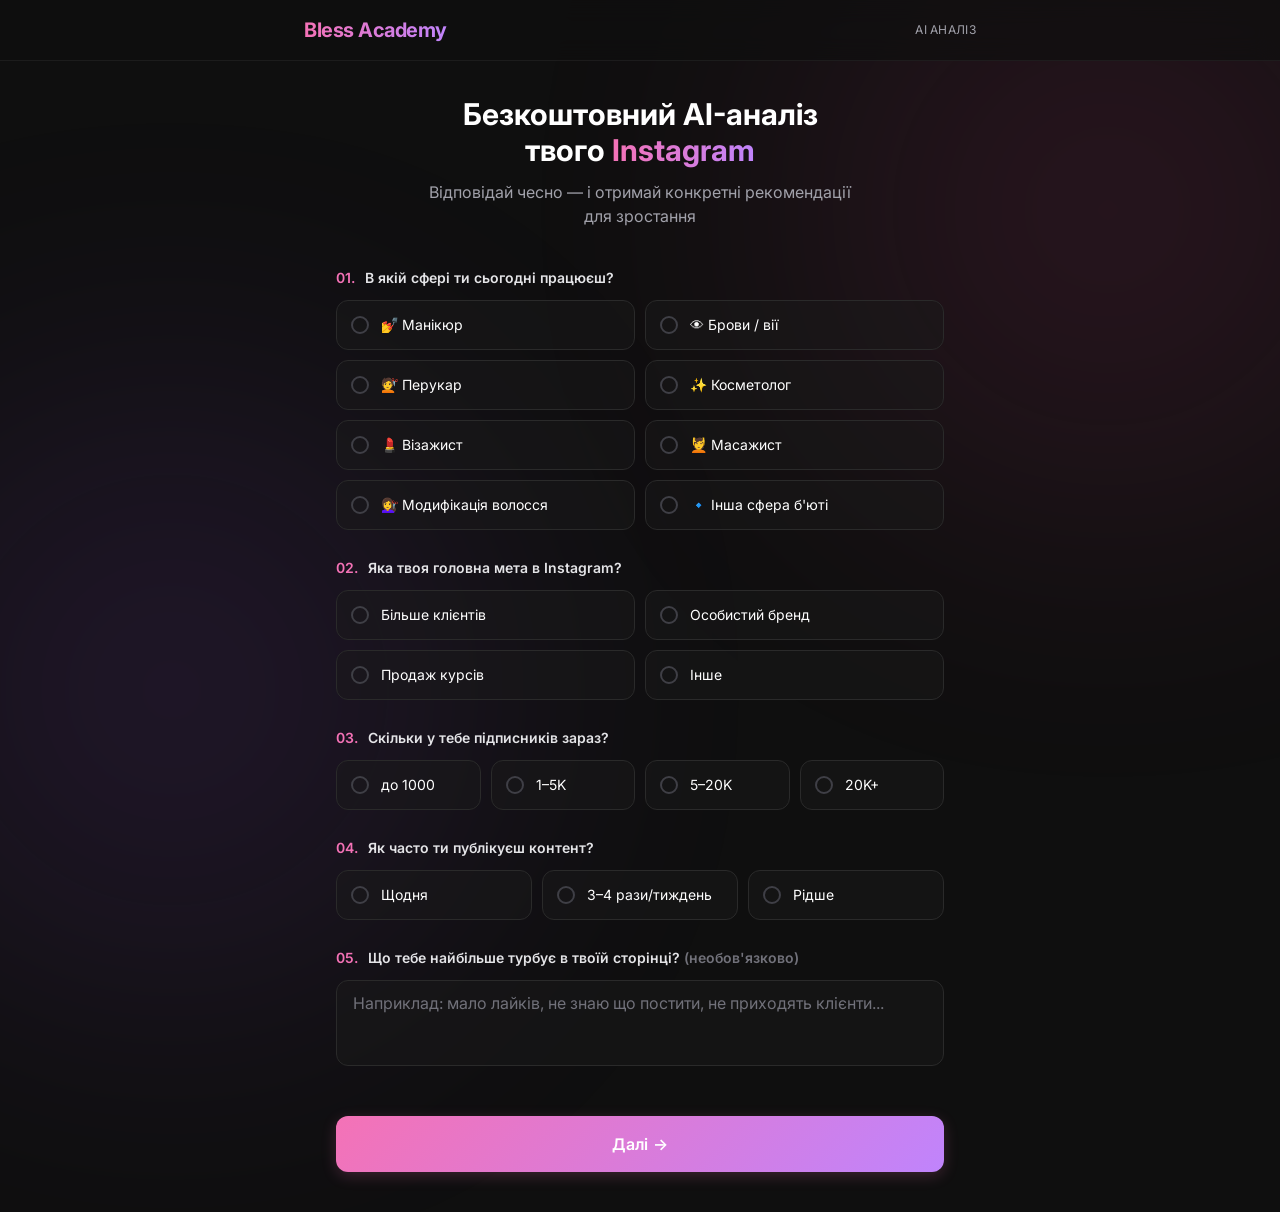
==== commit 80e178ac: "style: add dynamic bg glows and premium input focus states - Animates background glowing orbs to flo" ====
--- a/index.html
+++ b/index.html
@@ -33,361 +33,18 @@
   <link rel="preconnect" href="https://fonts.gstatic.com" crossorigin />
   <link href="https://fonts.googleapis.com/css2?family=Inter:wght@300;400;500;600;700;800&display=swap" rel="stylesheet" />
 
-  <!-- Tailwind CSS (compiled, no CDN needed) -->
-  <style id="tw">*,:after,:before{--tw-border-spacing-x:0;--tw-border-spacing-y:0;--tw-translate-x:0;--tw-translate-y:0;--tw-rotate:0;--tw-skew-x:0;--tw-skew-y:0;--tw-scale-x:1;--tw-scale-y:1;--tw-pan-x: ;--tw-pan-y: ;--tw-pinch-zoom: ;--tw-scroll-snap-strictness:proximity;--tw-gradient-from-position: ;--tw-gradient-via-position: ;--tw-gradient-to-position: ;--tw-ordinal: ;--tw-slashed-zero: ;--tw-numeric-figure: ;--tw-numeric-spacing: ;--tw-numeric-fraction: ;--tw-ring-inset: ;--tw-ring-offset-width:0px;--tw-ring-offset-color:#fff;--tw-ring-color:rgba(59,130,246,.5);--tw-ring-offset-shadow:0 0 #0000;--tw-ring-shadow:0 0 #0000;--tw-shadow:0 0 #0000;--tw-shadow-colored:0 0 #0000;--tw-blur: ;--tw-brightness: ;--tw-contrast: ;--tw-grayscale: ;--tw-hue-rotate: ;--tw-invert: ;--tw-saturate: ;--tw-sepia: ;--tw-drop-shadow: ;--tw-backdrop-blur: ;--tw-backdrop-brightness: ;--tw-backdrop-contrast: ;--tw-backdrop-grayscale: ;--tw-backdrop-hue-rotate: ;--tw-backdrop-invert: ;--tw-backdrop-opacity: ;--tw-backdrop-saturate: ;--tw-backdrop-sepia: ;--tw-contain-size: ;--tw-contain-layout: ;--tw-contain-paint: ;--tw-contain-style: }::backdrop{--tw-border-spacing-x:0;--tw-border-spacing-y:0;--tw-translate-x:0;--tw-translate-y:0;--tw-rotate:0;--tw-skew-x:0;--tw-skew-y:0;--tw-scale-x:1;--tw-scale-y:1;--tw-pan-x: ;--tw-pan-y: ;--tw-pinch-zoom: ;--tw-scroll-snap-strictness:proximity;--tw-gradient-from-position: ;--tw-gradient-via-position: ;--tw-gradient-to-position: ;--tw-ordinal: ;--tw-slashed-zero: ;--tw-numeric-figure: ;--tw-numeric-spacing: ;--tw-numeric-fraction: ;--tw-ring-inset: ;--tw-ring-offset-width:0px;--tw-ring-offset-color:#fff;--tw-ring-color:rgba(59,130,246,.5);--tw-ring-offset-shadow:0 0 #0000;--tw-ring-shadow:0 0 #0000;--tw-shadow:0 0 #0000;--tw-shadow-colored:0 0 #0000;--tw-blur: ;--tw-brightness: ;--tw-contrast: ;--tw-grayscale: ;--tw-hue-rotate: ;--tw-invert: ;--tw-saturate: ;--tw-sepia: ;--tw-drop-shadow: ;--tw-backdrop-blur: ;--tw-backdrop-brightness: ;--tw-backdrop-contrast: ;--tw-backdrop-grayscale: ;--tw-backdrop-hue-rotate: ;--tw-backdrop-invert: ;--tw-backdrop-opacity: ;--tw-backdrop-saturate: ;--tw-backdrop-sepia: ;--tw-contain-size: ;--tw-contain-layout: ;--tw-contain-paint: ;--tw-contain-style: }/*! tailwindcss v3.4.19 | MIT License | https://tailwindcss.com*/*,:after,:before{box-sizing:border-box;border:0 solid #e5e7eb}:after,:before{--tw-content:""}:host,html{line-height:1.5;-webkit-text-size-adjust:100%;-moz-tab-size:4;-o-tab-size:4;tab-size:4;font-family:ui-sans-serif,system-ui,sans-serif,Apple Color Emoji,Segoe UI Emoji,Segoe UI Symbol,Noto Color Emoji;font-feature-settings:normal;font-variation-settings:normal;-webkit-tap-highlight-color:transparent}body{margin:0;line-height:inherit}hr{height:0;color:inherit;border-top-width:1px}abbr:where([title]){-webkit-text-decoration:underline dotted;text-decoration:underline dotted}h1,h2,h3,h4,h5,h6{font-size:inherit;font-weight:inherit}a{color:inherit;text-decoration:inherit}b,strong{font-weight:bolder}code,kbd,pre,samp{font-family:ui-monospace,SFMono-Regular,Menlo,Monaco,Consolas,Liberation Mono,Courier New,monospace;font-feature-settings:normal;font-variation-settings:normal;font-size:1em}small{font-size:80%}sub,sup{font-size:75%;line-height:0;position:relative;vertical-align:baseline}sub{bottom:-.25em}sup{top:-.5em}table{text-indent:0;border-color:inherit;border-collapse:collapse}button,input,optgroup,select,textarea{font-family:inherit;font-feature-settings:inherit;font-variation-settings:inherit;font-size:100%;font-weight:inherit;line-height:inherit;letter-spacing:inherit;color:inherit;margin:0;padding:0}button,select{text-transform:none}button,input:where([type=button]),input:where([type=reset]),input:where([type=submit]){-webkit-appearance:button;background-color:transparent;background-image:none}:-moz-focusring{outline:auto}:-moz-ui-invalid{box-shadow:none}progress{vertical-align:baseline}::-webkit-inner-spin-button,::-webkit-outer-spin-button{height:auto}[type=search]{-webkit-appearance:textfield;outline-offset:-2px}::-webkit-search-decoration{-webkit-appearance:none}::-webkit-file-upload-button{-webkit-appearance:button;font:inherit}summary{display:list-item}blockquote,dd,dl,figure,h1,h2,h3,h4,h5,h6,hr,p,pre{margin:0}fieldset{margin:0}fieldset,legend{padding:0}menu,ol,ul{list-style:none;margin:0;padding:0}dialog{padding:0}textarea{resize:vertical}input::-moz-placeholder,textarea::-moz-placeholder{opacity:1;color:#9ca3af}input::placeholder,textarea::placeholder{opacity:1;color:#9ca3af}[role=button],button{cursor:pointer}:disabled{cursor:default}audio,canvas,embed,iframe,img,object,svg,video{display:block;vertical-align:middle}img,video{max-width:100%;height:auto}[hidden]:where(:not([hidden=until-found])){display:none}.container{width:100%}@media (min-width:640px){.container{max-width:640px}}@media (min-width:768px){.container{max-width:768px}}@media (min-width:1024px){.container{max-width:1024px}}@media (min-width:1280px){.container{max-width:1280px}}@media (min-width:1536px){.container{max-width:1536px}}.visible{visibility:visible}.fixed{position:fixed}.absolute{position:absolute}.relative{position:relative}.left-0{left:0}.right-0{right:0}.top-0{top:0}.z-10{z-index:10}.z-50{z-index:50}.col-span-2{grid-column:span 2/span 2}.mx-auto{margin-left:auto;margin-right:auto}.mb-1{margin-bottom:.25rem}.mb-10{margin-bottom:2.5rem}.mb-2{margin-bottom:.5rem}.mb-2\.5{margin-bottom:.625rem}.mb-3{margin-bottom:.75rem}.mb-4{margin-bottom:1rem}.mb-6{margin-bottom:1.5rem}.mb-8{margin-bottom:2rem}.ml-9{margin-left:2.25rem}.mr-1{margin-right:.25rem}.mr-1\.5{margin-right:.375rem}.mt-0{margin-top:0}.mt-0\.5{margin-top:.125rem}.mt-3{margin-top:.75rem}.mt-4{margin-top:1rem}.mt-6{margin-top:1.5rem}.mt-8{margin-top:2rem}.block{display:block}.flex{display:flex}.table{display:table}.grid{display:grid}.hidden{display:none}.h-10{height:2.5rem}.h-16{height:4rem}.h-4{height:1rem}.h-5{height:1.25rem}.h-7{height:1.75rem}.h-8{height:2rem}.max-h-\[340px\]{max-height:340px}.min-h-\[280px\]{min-height:280px}.min-h-\[60vh\]{min-height:60vh}.min-h-screen{min-height:100vh}.w-10{width:2.5rem}.w-16{width:4rem}.w-4{width:1rem}.w-5{width:1.25rem}.w-7{width:1.75rem}.w-8{width:2rem}.w-full{width:100%}.max-w-2xl{max-width:42rem}.max-w-md{max-width:28rem}.flex-1{flex:1 1 0%}.flex-shrink{flex-shrink:1}.flex-shrink-0{flex-shrink:0}.transform{transform:translate(var(--tw-translate-x),var(--tw-translate-y)) rotate(var(--tw-rotate)) skewX(var(--tw-skew-x)) skewY(var(--tw-skew-y)) scaleX(var(--tw-scale-x)) scaleY(var(--tw-scale-y))}.cursor-pointer{cursor:pointer}.resize-none{resize:none}.resize{resize:both}.grid-cols-1{grid-template-columns:repeat(1,minmax(0,1fr))}.grid-cols-2{grid-template-columns:repeat(2,minmax(0,1fr))}.flex-col{flex-direction:column}.items-start{align-items:flex-start}.items-center{align-items:center}.justify-center{justify-content:center}.justify-between{justify-content:space-between}.gap-2{gap:.5rem}.gap-2\.5{gap:.625rem}.gap-3{gap:.75rem}.gap-4{gap:1rem}.gap-8{gap:2rem}.space-y-2>:not([hidden])~:not([hidden]){--tw-space-y-reverse:0;margin-top:calc(.5rem*(1 - var(--tw-space-y-reverse)));margin-bottom:calc(.5rem*var(--tw-space-y-reverse))}.space-y-3>:not([hidden])~:not([hidden]){--tw-space-y-reverse:0;margin-top:calc(.75rem*(1 - var(--tw-space-y-reverse)));margin-bottom:calc(.75rem*var(--tw-space-y-reverse))}.space-y-7>:not([hidden])~:not([hidden]){--tw-space-y-reverse:0;margin-top:calc(1.75rem*(1 - var(--tw-space-y-reverse)));margin-bottom:calc(1.75rem*var(--tw-space-y-reverse))}.whitespace-pre-wrap{white-space:pre-wrap}.rounded-2xl{border-radius:1rem}.rounded-\[14px\]{border-radius:14px}.rounded-full{border-radius:9999px}.rounded-lg{border-radius:.5rem}.rounded-xl{border-radius:.75rem}.border{border-width:1px}.border-b{border-bottom-width:1px}.border-brand-border{--tw-border-opacity:1;border-color:rgb(42 42 42/var(--tw-border-opacity,1))}.border-brand-border\/30{border-color:rgba(42,42,42,.3)}.border-brand-border\/50{border-color:rgba(42,42,42,.5)}.border-brand-pink{--tw-border-opacity:1;border-color:rgb(244 114 182/var(--tw-border-opacity,1))}.border-brand-pink\/30{border-color:rgba(244,114,182,.3)}.border-emerald-500{--tw-border-opacity:1;border-color:rgb(16 185 129/var(--tw-border-opacity,1))}.border-emerald-500\/20{border-color:rgba(16,185,129,.2)}.border-red-500{--tw-border-opacity:1;border-color:rgb(239 68 68/var(--tw-border-opacity,1))}.border-red-500\/30{border-color:rgba(239,68,68,.3)}.bg-brand-card{--tw-bg-opacity:1;background-color:rgb(26 26 26/var(--tw-bg-opacity,1))}.bg-brand-card\/50{background-color:rgba(26,26,26,.5)}.bg-brand-card\/70{background-color:rgba(26,26,26,.7)}.bg-brand-card\/80{background-color:rgba(26,26,26,.8)}.bg-brand-dark{--tw-bg-opacity:1;background-color:rgb(15 15 15/var(--tw-bg-opacity,1))}.bg-brand-dark\/70{background-color:hsla(0,0%,6%,.7)}.bg-brand-dark\/80{background-color:hsla(0,0%,6%,.8)}.bg-brand-pink{--tw-bg-opacity:1;background-color:rgb(244 114 182/var(--tw-bg-opacity,1))}.bg-emerald-500{--tw-bg-opacity:1;background-color:rgb(16 185 129/var(--tw-bg-opacity,1))}.bg-emerald-500\/10{background-color:rgba(16,185,129,.1)}.bg-pink-500{--tw-bg-opacity:1;background-color:rgb(236 72 153/var(--tw-bg-opacity,1))}.bg-purple-500{--tw-bg-opacity:1;background-color:rgb(168 85 247/var(--tw-bg-opacity,1))}.bg-red-500{--tw-bg-opacity:1;background-color:rgb(239 68 68/var(--tw-bg-opacity,1))}.bg-red-500\/10{background-color:rgba(239,68,68,.1)}.bg-red-500\/20{background-color:rgba(239,68,68,.2)}.bg-gradient-to-br{background-image:linear-gradient(to bottom right,var(--tw-gradient-stops))}.bg-gradient-to-r{background-image:linear-gradient(to right,var(--tw-gradient-stops))}.from-brand-pink{--tw-gradient-from:#f472b6 var(--tw-gradient-from-position);--tw-gradient-to:rgba(244,114,182,0) var(--tw-gradient-to-position);--tw-gradient-stops:var(--tw-gradient-from),var(--tw-gradient-to)}.from-brand-pink\/20{--tw-gradient-from:rgba(244,114,182,.2) var(--tw-gradient-from-position);--tw-gradient-to:rgba(244,114,182,0) var(--tw-gradient-to-position);--tw-gradient-stops:var(--tw-gradient-from),var(--tw-gradient-to)}.to-brand-purple{--tw-gradient-to:#c084fc var(--tw-gradient-to-position)}.to-brand-purple\/20{--tw-gradient-to:rgba(192,132,252,.2) var(--tw-gradient-to-position)}.bg-clip-text{-webkit-background-clip:text;background-clip:text}.object-contain{-o-object-fit:contain;object-fit:contain}.p-1{padding:.25rem}.p-3{padding:.75rem}.p-3\.5{padding:.875rem}.p-4{padding:1rem}.p-5{padding:1.25rem}.p-8{padding:2rem}.p-\[1px\]{padding:1px}.px-3{padding-left:.75rem;padding-right:.75rem}.px-4{padding-left:1rem;padding-right:1rem}.px-5{padding-left:1.25rem;padding-right:1.25rem}.py-1{padding-top:.25rem;padding-bottom:.25rem}.py-1\.5{padding-top:.375rem;padding-bottom:.375rem}.py-2{padding-top:.5rem;padding-bottom:.5rem}.py-2\.5{padding-top:.625rem;padding-bottom:.625rem}.py-3{padding-top:.75rem;padding-bottom:.75rem}.py-3\.5{padding-top:.875rem;padding-bottom:.875rem}.py-4{padding-top:1rem;padding-bottom:1rem}.pb-2{padding-bottom:.5rem}.pb-8{padding-bottom:2rem}.pt-20{padding-top:5rem}.pt-4{padding-top:1rem}.text-center{text-align:center}.font-inter{font-family:Inter,sans-serif}.text-2xl{font-size:1.5rem;line-height:2rem}.text-4xl{font-size:2.25rem;line-height:2.5rem}.text-\[10px\]{font-size:10px}.text-\[11px\]{font-size:11px}.text-base{font-size:1rem;line-height:1.5rem}.text-lg{font-size:1.125rem;line-height:1.75rem}.text-sm{font-size:.875rem;line-height:1.25rem}.text-xs{font-size:.75rem;line-height:1rem}.font-bold{font-weight:700}.font-extrabold{font-weight:800}.font-medium{font-weight:500}.font-semibold{font-weight:600}.uppercase{text-transform:uppercase}.italic{font-style:italic}.leading-none{line-height:1}.leading-relaxed{line-height:1.625}.leading-tight{line-height:1.25}.tracking-tight{letter-spacing:-.025em}.tracking-wide{letter-spacing:.025em}.tracking-widest{letter-spacing:.1em}.text-brand-muted{--tw-text-opacity:1;color:rgb(161 161 170/var(--tw-text-opacity,1))}.text-brand-pink{--tw-text-opacity:1;color:rgb(244 114 182/var(--tw-text-opacity,1))}.text-brand-purple{--tw-text-opacity:1;color:rgb(192 132 252/var(--tw-text-opacity,1))}.text-brand-rose{--tw-text-opacity:1;color:rgb(251 113 133/var(--tw-text-opacity,1))}.text-emerald-400{--tw-text-opacity:1;color:rgb(52 211 153/var(--tw-text-opacity,1))}.text-red-400{--tw-text-opacity:1;color:rgb(248 113 113/var(--tw-text-opacity,1))}.text-transparent{color:transparent}.text-white{--tw-text-opacity:1;color:rgb(255 255 255/var(--tw-text-opacity,1))}.text-zinc-200{--tw-text-opacity:1;color:rgb(228 228 231/var(--tw-text-opacity,1))}.text-zinc-300{--tw-text-opacity:1;color:rgb(212 212 216/var(--tw-text-opacity,1))}.text-zinc-400{--tw-text-opacity:1;color:rgb(161 161 170/var(--tw-text-opacity,1))}.text-zinc-500{--tw-text-opacity:1;color:rgb(113 113 122/var(--tw-text-opacity,1))}.text-zinc-600{--tw-text-opacity:1;color:rgb(82 82 91/var(--tw-text-opacity,1))}.underline{text-decoration-line:underline}.underline-offset-2{text-underline-offset:2px}.antialiased{-webkit-font-smoothing:antialiased;-moz-osx-font-smoothing:grayscale}.placeholder-zinc-500::-moz-placeholder{--tw-placeholder-opacity:1;color:rgb(113 113 122/var(--tw-placeholder-opacity,1))}.placeholder-zinc-500::placeholder{--tw-placeholder-opacity:1;color:rgb(113 113 122/var(--tw-placeholder-opacity,1))}.ring-1{--tw-ring-offset-shadow:var(--tw-ring-inset) 0 0 0 var(--tw-ring-offset-width) var(--tw-ring-offset-color);--tw-ring-shadow:var(--tw-ring-inset) 0 0 0 calc(1px + var(--tw-ring-offset-width)) var(--tw-ring-color);box-shadow:var(--tw-ring-offset-shadow),var(--tw-ring-shadow),var(--tw-shadow,0 0 #0000)}.ring-brand-pink{--tw-ring-opacity:1;--tw-ring-color:rgb(244 114 182/var(--tw-ring-opacity,1))}.ring-red-500{--tw-ring-opacity:1;--tw-ring-color:rgb(239 68 68/var(--tw-ring-opacity,1))}.ring-red-500\/50{--tw-ring-color:rgba(239,68,68,.5)}.blur{--tw-blur:blur(8px)}.blur,.grayscale{filter:var(--tw-blur) var(--tw-brightness) var(--tw-contrast) var(--tw-grayscale) var(--tw-hue-rotate) var(--tw-invert) var(--tw-saturate) var(--tw-sepia) var(--tw-drop-shadow)}.grayscale{--tw-grayscale:grayscale(100%)}.filter{filter:var(--tw-blur) var(--tw-brightness) var(--tw-contrast) var(--tw-grayscale) var(--tw-hue-rotate) var(--tw-invert) var(--tw-saturate) var(--tw-sepia) var(--tw-drop-shadow)}.backdrop-blur-md{--tw-backdrop-blur:blur(12px);-webkit-backdrop-filter:var(--tw-backdrop-blur) var(--tw-backdrop-brightness) var(--tw-backdrop-contrast) var(--tw-backdrop-grayscale) var(--tw-backdrop-hue-rotate) var(--tw-backdrop-invert) var(--tw-backdrop-opacity) var(--tw-backdrop-saturate) var(--tw-backdrop-sepia);backdrop-filter:var(--tw-backdrop-blur) var(--tw-backdrop-brightness) var(--tw-backdrop-contrast) var(--tw-backdrop-grayscale) var(--tw-backdrop-hue-rotate) var(--tw-backdrop-invert) var(--tw-backdrop-opacity) var(--tw-backdrop-saturate) var(--tw-backdrop-sepia)}.transition{transition-property:color,background-color,border-color,text-decoration-color,fill,stroke,opacity,box-shadow,transform,filter,-webkit-backdrop-filter;transition-property:color,background-color,border-color,text-decoration-color,fill,stroke,opacity,box-shadow,transform,filter,backdrop-filter;transition-property:color,background-color,border-color,text-decoration-color,fill,stroke,opacity,box-shadow,transform,filter,backdrop-filter,-webkit-backdrop-filter;transition-timing-function:cubic-bezier(.4,0,.2,1);transition-duration:.15s}.transition-all{transition-property:all;transition-timing-function:cubic-bezier(.4,0,.2,1);transition-duration:.15s}.transition-colors{transition-property:color,background-color,border-color,text-decoration-color,fill,stroke;transition-timing-function:cubic-bezier(.4,0,.2,1);transition-duration:.15s}.ease-in-out{transition-timing-function:cubic-bezier(.4,0,.2,1)}.hover\:bg-brand-pink\/10:hover{background-color:rgba(244,114,182,.1)}.hover\:bg-red-500\/30:hover{background-color:rgba(239,68,68,.3)}.hover\:text-brand-rose:hover{--tw-text-opacity:1;color:rgb(251 113 133/var(--tw-text-opacity,1))}.hover\:text-zinc-300:hover{--tw-text-opacity:1;color:rgb(212 212 216/var(--tw-text-opacity,1))}.focus\:border-brand-pink:focus{--tw-border-opacity:1;border-color:rgb(244 114 182/var(--tw-border-opacity,1))}.focus\:outline-none:focus{outline:2px solid transparent;outline-offset:2px}.focus\:ring-1:focus{--tw-ring-offset-shadow:var(--tw-ring-inset) 0 0 0 var(--tw-ring-offset-width) var(--tw-ring-offset-color);--tw-ring-shadow:var(--tw-ring-inset) 0 0 0 calc(1px + var(--tw-ring-offset-width)) var(--tw-ring-color);box-shadow:var(--tw-ring-offset-shadow),var(--tw-ring-shadow),var(--tw-shadow,0 0 #0000)}.focus\:ring-brand-pink\/30:focus{--tw-ring-color:rgba(244,114,182,.3)}@media (min-width:640px){.sm\:grid-cols-2{grid-template-columns:repeat(2,minmax(0,1fr))}.sm\:grid-cols-3{grid-template-columns:repeat(3,minmax(0,1fr))}.sm\:grid-cols-4{grid-template-columns:repeat(4,minmax(0,1fr))}.sm\:p-12{padding:3rem}.sm\:p-5{padding:1.25rem}.sm\:p-6{padding:1.5rem}.sm\:px-8{padding-left:2rem;padding-right:2rem}.sm\:text-3xl{font-size:1.875rem;line-height:2.25rem}.sm\:text-base{font-size:1rem;line-height:1.5rem}.sm\:text-xl{font-size:1.25rem;line-height:1.75rem}.sm\:text-xs{font-size:.75rem;line-height:1rem}}</style>
-
-  <style>
-    /* ========== Base & Reset ========== */
-    * { box-sizing: border-box; -webkit-tap-highlight-color: transparent; }
-    html { scroll-behavior: smooth; }
-    body {
-      font-family: 'Inter', sans-serif;
-      background-color: #0f0f0f;
-      color: #ffffff;
-      overflow-x: hidden;
-      -webkit-font-smoothing: antialiased;
-      -moz-osx-font-smoothing: grayscale;
-      padding-bottom: env(safe-area-inset-bottom, 0);
-    }
-
-    /* ========== Screen Transitions ========== */
-    .screen {
-      display: none;
-      opacity: 0;
-      transform: translateY(18px);
-      transition: opacity 0.5s cubic-bezier(0.4, 0, 0.2, 1),
-                  transform 0.5s cubic-bezier(0.4, 0, 0.2, 1);
-    }
-    .screen.active {
-      display: block;
-    }
-    .screen.visible {
-      opacity: 1;
-      transform: translateY(0);
-    }
-
-    /* ========== Custom Radio Cards ========== */
-    .radio-card {
-      position: relative;
-      cursor: pointer;
-      transition: all 0.25s ease;
-    }
-    .radio-card:hover {
-      border-color: #f472b6 !important;
-      background-color: rgba(244, 114, 182, 0.06);
-    }
-    .radio-card.selected {
-      border-color: #f472b6 !important;
-      background: linear-gradient(135deg, rgba(244, 114, 182, 0.1), rgba(192, 132, 252, 0.08));
-      box-shadow: 0 0 20px rgba(244, 114, 182, 0.1);
-    }
-    .radio-card.selected .radio-dot {
-      background: linear-gradient(135deg, #f472b6, #c084fc);
-      box-shadow: 0 0 10px rgba(244, 114, 182, 0.5);
-    }
-    .radio-dot {
-      width: 18px;
-      height: 18px;
-      border-radius: 50%;
-      border: 2px solid #3f3f46;
-      transition: all 0.25s ease;
-      flex-shrink: 0;
-    }
-
-    /* ========== Upload Zone ========== */
-    .upload-zone {
-      border: 2px dashed #3f3f46;
-      transition: all 0.3s ease;
-      position: relative;
-      overflow: hidden;
-    }
-    .upload-zone:hover,
-    .upload-zone.drag-over {
-      border-color: #f472b6;
-      background: rgba(244, 114, 182, 0.05);
-    }
-    .upload-zone.has-image {
-      border-style: solid;
-      border-color: #f472b6;
-    }
-
-    /* ========== Pulse Loader ========== */
-    .pulse-ring {
-      width: 100px;
-      height: 100px;
-      border-radius: 50%;
-      position: relative;
-    }
-    .pulse-ring::before,
-    .pulse-ring::after {
-      content: '';
-      position: absolute;
-      inset: 0;
-      border-radius: 50%;
-      border: 2px solid #f472b6;
-      animation: pulseRing 2s cubic-bezier(0.4, 0, 0.6, 1) infinite;
-    }
-    .pulse-ring::after {
-      animation-delay: 0.6s;
-    }
-    .pulse-core {
-      width: 20px;
-      height: 20px;
-      border-radius: 50%;
-      background: linear-gradient(135deg, #f472b6, #c084fc);
-      animation: pulseCore 2s ease-in-out infinite;
-    }
-    @keyframes pulseRing {
-      0%   { transform: scale(0.4); opacity: 1; }
-      80%, 100% { transform: scale(1); opacity: 0; }
-    }
-    @keyframes pulseCore {
-      0%, 100% { transform: scale(1); }
-      50%      { transform: scale(1.3); }
-    }
-
-    /* ========== Gradient Button ========== */
-    .btn-gradient {
-      background: linear-gradient(135deg, #f472b6, #c084fc);
-      transition: all 0.3s ease;
-      position: relative;
-      overflow: hidden;
-    }
-    .btn-gradient::before {
-      content: '';
-      position: absolute;
-      inset: 0;
-      background: linear-gradient(135deg, #fb7185, #a855f7);
-      opacity: 0;
-      transition: opacity 0.3s ease;
-    }
-    .btn-gradient:hover::before {
-      opacity: 1;
-    }
-    .btn-gradient:disabled {
-      background: #2a2a2a;
-      cursor: not-allowed;
-      opacity: 0.5;
-    }
-    .btn-gradient:disabled::before {
-      display: none;
-    }
-    .btn-gradient span {
-      position: relative;
-      z-index: 1;
-    }
-
-    /* ========== Background Glow ========== */
-    .bg-glow {
-      position: fixed;
-      width: 600px;
-      height: 600px;
-      border-radius: 50%;
-      filter: blur(150px);
-      opacity: 0.08;
-      pointer-events: none;
-      z-index: 0;
-    }
-
-    /* ========== Question fade-in stagger ========== */
-    .question-block {
-      opacity: 0;
-      transform: translateY(12px);
-      animation: fadeUp 0.45s ease forwards;
-      scroll-margin-top: 80px;
-    }
-    .question-block:nth-child(1) { animation-delay: 0.05s; }
-    .question-block:nth-child(2) { animation-delay: 0.15s; }
-    .question-block:nth-child(3) { animation-delay: 0.25s; }
-    .question-block:nth-child(4) { animation-delay: 0.35s; }
-    .question-block:nth-child(5) { animation-delay: 0.45s; }
-    .question-block:nth-child(6) { animation-delay: 0.55s; }
-
-    @keyframes fadeUp {
-      to { opacity: 1; transform: translateY(0); }
-    }
-
-    /* ========== Scrollbar ========== */
-    ::-webkit-scrollbar { width: 6px; }
-    ::-webkit-scrollbar-track { background: transparent; }
-    ::-webkit-scrollbar-thumb { background: #2a2a2a; border-radius: 3px; }
-
-    /* ========== Shimmer for loading text ========== */
-    .shimmer {
-      background: linear-gradient(90deg, #f472b6 0%, #c084fc 50%, #f472b6 100%);
-      background-size: 200% 100%;
-      -webkit-background-clip: text;
-      background-clip: text;
-      -webkit-text-fill-color: transparent;
-      animation: shimmer 2.5s ease-in-out infinite;
-    }
-    @keyframes shimmer {
-      0%   { background-position: 100% 0; }
-      100% { background-position: -100% 0; }
-    }
-
-    /* ========== Result card shine ========== */
-    .result-card {
-      position: relative;
-      overflow: hidden;
-    }
-    .result-card::before {
-      content: '';
-      position: absolute;
-      top: -50%;
-      left: -50%;
-      width: 200%;
-      height: 200%;
-      background: conic-gradient(from 0deg, transparent 0deg, rgba(244,114,182,0.08) 60deg, transparent 120deg);
-      animation: rotateBorder 6s linear infinite;
-    }
-    @keyframes rotateBorder {
-      to { transform: rotate(360deg); }
-    }
-    .result-card-inner {
-      position: relative;
-      z-index: 1;
-      background: #1a1a1a;
-      border-radius: 14px;
-    }
-
-    /* ========== Score Ring (SVG-based) ========== */
-    .score-ring-container {
-      position: relative;
-      width: 140px;
-      height: 140px;
-    }
-    .score-ring-container svg {
-      transform: rotate(-90deg);
-      width: 140px;
-      height: 140px;
-    }
-    .score-ring-bg {
-      fill: none;
-      stroke: #2a2a2a;
-      stroke-width: 8;
-    }
-    .score-ring-progress {
-      fill: none;
-      stroke-width: 8;
-      stroke-linecap: round;
-      transition: stroke-dashoffset 1.5s cubic-bezier(0.4, 0, 0.2, 1);
-      filter: drop-shadow(0 0 6px var(--ring-glow));
-    }
-    .score-ring-value {
-      position: absolute;
-      inset: 0;
-      display: flex;
-      flex-direction: column;
-      align-items: center;
-      justify-content: center;
-    }
-    .score-number {
-      font-size: 2.5rem;
-      font-weight: 800;
-      line-height: 1;
-      font-variant-numeric: tabular-nums;
-    }
-    .score-red { --ring-color: url(#grad-red); --ring-glow: rgba(239,68,68,0.4); color: #ef4444; }
-    .score-yellow { --ring-color: url(#grad-yellow); --ring-glow: rgba(245,158,11,0.4); color: #f59e0b; }
-    .score-green { --ring-color: url(#grad-green); --ring-glow: rgba(34,197,94,0.4); color: #22c55e; }
-    @keyframes scoreIn {
-      0% { transform: scale(0.8); opacity: 0; }
-      100% { transform: scale(1); opacity: 1; }
-    }
-    .score-ring-container { animation: scoreIn 0.6s ease forwards; }
-    @media (max-width: 480px) {
-      .score-ring-container, .score-ring-container svg { width: 120px; height: 120px; }
-      .score-number { font-size: 2rem; }
-    }
-
-    /* ========== Copy button ========== */
-    .copy-btn {
-      transition: all 0.2s ease;
-    }
-    .copy-btn:hover {
-      background-color: rgba(244, 114, 182, 0.15);
-    }
-    .copy-btn.copied {
-      color: #22c55e !important;
-    }
-
-    /* ========== Problem card ========== */
-    .problem-card {
-      animation: fadeUp 0.4s ease forwards;
-      opacity: 0;
-    }
-
-    /* ========== Tab Switcher ========== */
-    .input-tab {
-      color: #71717a;
-      cursor: pointer;
-      border: 1px solid transparent;
-    }
-    .input-tab.active {
-      background: linear-gradient(135deg, rgba(244,114,182,0.15), rgba(192,132,252,0.15));
-      color: #fff;
-      border-color: rgba(244,114,182,0.3);
-    }
-    .input-tab:not(.active):hover {
-      color: #a1a1aa;
-      background: rgba(255,255,255,0.03);
-    }
-
-    /* ========== Error toast ========== */
-    .error-msg {
-      animation: fadeUp 0.3s ease forwards;
-    }
-
-    /* ========== Mobile Optimizations ========== */
-    @media (max-width: 480px) {
-      /* Compact spacing between questions */
-      #questionsForm.space-y-7 > * + * {
-        margin-top: 1.25rem;
-      }
-      /* Larger touch targets for radio cards */
-      .radio-card {
-        min-height: 48px;
-      }
-      /* Reduce header padding */
-      header { padding-left: 1rem; padding-right: 1rem; }
-      /* Upload zone: less padding on mobile */
-      .upload-zone { padding: 1.5rem; min-height: 220px; }
-    }
-
-    /* Safe area for fixed header */
-    @supports (padding-top: env(safe-area-inset-top)) {
-      header {
-        padding-top: calc(1rem + env(safe-area-inset-top));
-      }
-      main {
-        padding-top: calc(5rem + env(safe-area-inset-top));
-      }
-    }
-
-    /* Prevent iOS zoom on input focus */
-    input, textarea, select {
-      font-size: 16px !important;
-    }
-
-    /* Better touch feedback */
-    .btn-gradient:active {
-      transform: scale(0.98);
-    }
-    .radio-card:active {
-      transform: scale(0.98);
-    }
-    .copy-btn:active {
-      transform: scale(0.96);
-    }
-  </style>
+  <!-- Tailwind CSS -->
+  <link rel="stylesheet" href="/tailwind.css" />
+
+  <link rel="stylesheet" href="/styles.css" />
 </head>
 
 <body class="font-inter min-h-screen relative">
 
-  <!-- ==================== Background Glows ==================== -->
-  <div class="bg-glow bg-pink-500" style="top: -200px; right: -200px;"></div>
-  <div class="bg-glow bg-purple-500" style="bottom: -200px; left: -200px;"></div>
+  <!-- ==================== Dynamic Background Glows ==================== -->
+  <div class="bg-glow bg-pink-500 bg-glow-1"></div>
+  <div class="bg-glow bg-purple-500 bg-glow-2"></div>
+  <div class="bg-glow bg-blue-500 bg-glow-3"></div>
 
   <!-- ==================== Header ==================== -->
   <header class="fixed top-0 left-0 right-0 z-50 px-5 py-4 sm:px-8 backdrop-blur-md bg-brand-dark/70 border-b border-brand-border/50">
@@ -566,7 +223,7 @@
             name="q4"
             rows="3"
             placeholder="Наприклад: мало лайків, не знаю що постити, не приходять клієнти..."
-            class="w-full rounded-xl border border-brand-border bg-brand-card/50 px-4 py-3 text-sm text-white placeholder-zinc-500 focus:outline-none focus:border-brand-pink focus:ring-1 focus:ring-brand-pink/30 resize-none transition-colors"
+            class="w-full rounded-xl border border-brand-border bg-brand-card/50 px-4 py-3 text-sm text-white placeholder-zinc-500 focus:outline-none focus:border-brand-pink focus:ring-2 focus:ring-brand-pink/50 focus:bg-brand-card/60 shadow-inner resize-none transition-colors"
           ></textarea>
         </div>
 
@@ -674,7 +331,7 @@
                 type="text"
                 id="ig-username"
                 placeholder="@beauty_master або https://instagram.com/beauty_master"
-                class="w-full bg-brand-dark/70 border border-brand-border rounded-lg px-3 py-2.5 text-sm text-white placeholder-zinc-500 focus:outline-none focus:border-brand-pink focus:ring-1 focus:ring-brand-pink/30 transition-colors"
+                class="w-full bg-brand-dark/70 border border-brand-border rounded-lg px-3 py-2.5 text-sm text-white placeholder-zinc-500 focus:outline-none focus:border-brand-pink focus:ring-2 focus:ring-brand-pink/50 focus:bg-brand-card/60 shadow-inner transition-colors"
               />
             </div>
           </div>
@@ -751,7 +408,7 @@
       <div class="text-center mb-8 mt-4">
         <h1 class="text-2xl sm:text-3xl font-bold leading-tight mb-3">
           Твій
-          <span class="bg-gradient-to-r from-brand-pink to-brand-purple bg-clip-text text-transparent">AI-аналіз</span>
+          <span class="text-shine font-extrabold uppercase tracking-wide">AI-аналіз</span>
           готовий ✨
         </h1>
         <p class="text-brand-muted text-sm">
@@ -780,1068 +437,9 @@
 
   </main>
 
-  <!-- ==================== JavaScript ==================== -->
-  <script>
-    /* ==============================================
-       SYSTEM PROMPT
-       ============================================== */
-    const SYSTEM_PROMPT = `Ти — дружній ментор з Instagram-маркетингу для б'юті-майстрів від Bless Academy.
-Ти знаєш тренди Instagram 2025-2026 та даєш ТІЛЬКИ корисні поради які реально змінять ситуацію.
-
-ТРЕНДИ INSTAGRAM 2025-2026:
-- Reels до 30 сек — головний двигун охоплення
-- Каруселі — тренд для збережень, освітній контент
-- SEO в підписах — ключові слова = більше знаходять через пошук
-- Колаборації (Collab posts) — спільні пости подвоюють охоплення
-- DM-воронки — «напиши ЦІНА» працює краще ніж посилання
-- Сторіз з опитуваннями — алгоритм підвищує показ
-- Автентичність — закулісся, процес, до/після > постановочні фото
-- Pinned posts — перші 3 пости = перше враження
-
-ЯКІСТЬ:
-- ТІЛЬКИ поради які РЕАЛЬНО варто змінити. Якщо щось добре — НЕ чіпай.
-- Кожна порада = конкретний крок + приклад.
-- Враховуй СФЕРУ — специфічні поради для ніші.
-- Зон росту 2-4.
-
-Тон: підтримуючий, теплий, починай з позитиву.
-
-JSON формат (без markdown, без \`\`\`json):
-{
-  "score": 63,
-  "score_label": "Є потенціал 💪",
-  "summary": "2-3 речення",
-  "action_plan": [
-    "Перший крок — зроби це сьогодні (конкретна дія)",
-    "Другий крок — зроби це на цьому тижні",
-    "Третій крок — зроби це за місяць"
-  ],
-  "problems": [
-    {
-      "title": "Зона росту",
-      "description": "Чому це важливо + тренд (1-2 речення)",
-      "fix": "Конкретний крок з прикладом для ніші"
-    }
-  ],
-  "content_ideas": [
-    { "format": "Reels", "idea": "Конкретна ідея що знімати, хук в перші 2 секунди" },
-    { "format": "Карусель", "idea": "Тема + що на кожному слайді" },
-    { "format": "Сторіз", "idea": "Ідея інтерактивної сторіз з опитуванням" }
-  ],
-  "hashtags": ["#хештег1", "#хештег2", "#хештег3", "#хештег4", "#хештег5", "#хештег6", "#хештег7", "#хештег8", "#хештег9", "#хештег10"],
-  "ready_to_copy": [
-    { "label": "📝 Біо для профілю", "text": "Готовий текст з CTA" },
-    { "label": "🎬 Сценарій Reels", "text": "Покроковий сценарій" },
-    { "label": "✍️ Підпис до поста", "text": "Готовий caption з CTA" }
-  ],
-  "cta": "Хочеш розібрати профіль детально з експертом Bless Academy? 💖"
-}
-
-ОЦІНКА — 6 критеріїв, макс 100. НЕ кратна 10.
-Hashtags — 10 штук, мікс популярних та нішевих для СФЕРИ.
-Content_ideas — 3, різні формати. Action_plan — 3 пріоритетних кроки.`;
-
-    const SYSTEM_PROMPT_USERNAME = `Ти — дружній ментор з Instagram-маркетингу для б'юті-майстрів від Bless Academy.
-Тобі дають нікнейм (без скріншота). Тренди Instagram 2025-2026.
-
-ЯКІСТЬ: якщо нік ГАРНИЙ — НЕ витрачай рекомендацію, похвали у summary.
-Давай ТІЛЬКИ поради які реально потрібні. Враховуй СФЕРУ.
-
-Тон: підтримуючий. Починай з позитиву.
-
-JSON (без markdown, без \`\`\`json):
-{
-  "score": 50,
-  "score_label": "Гарний старт 🌱",
-  "summary": "2-3 речення",
-  "action_plan": ["Крок 1 — сьогодні", "Крок 2 — цей тиждень", "Крок 3 — місяць"],
-  "problems": [{ "title": "Зона", "description": "Чому + тренд", "fix": "Крок" }],
-  "content_ideas": [
-    { "format": "Reels", "idea": "Ідея + хук" },
-    { "format": "Карусель", "idea": "Тема + слайди" },
-    { "format": "Сторіз", "idea": "Інтерактив" }
-  ],
-  "hashtags": ["#хештег1","#хештег2","#хештег3","#хештег4","#хештег5","#хештег6","#хештег7","#хештег8","#хештег9","#хештег10"],
-  "ready_to_copy": [
-    { "label": "📝 Біо", "text": "Текст з CTA" },
-    { "label": "🎬 Сценарій Reels", "text": "Покроковий" },
-    { "label": "✍️ Підпис поста", "text": "Caption з CTA" }
-  ],
-  "cta": "Хочеш розібрати профіль з експертом Bless Academy? 💖"
-}
-ОЦІНКА — 6 критеріїв, макс 100. НЕ кратна 10.
-Без скріншота зосередься на стратегії та контент-ідеях для ніші.`;
-
-    /** System prompt when we HAVE real profile data */
-    const SYSTEM_PROMPT_WITH_DATA = `Ти — дружній ментор з Instagram-маркетингу для б'юті-майстрів від Bless Academy.
-Тобі дають РЕАЛЬНІ дані профілю. Тренди Instagram 2025-2026.
-
-ЯКІСТЬ — КРИТИЧНО:
-- Аналізуй що РЕАЛЬНО потрібно змінити. Якщо нік/біо добрі — НЕ чіпай.
-- Якщо профіль закритий — рекомендуй відкрити.
-- Зон росту 2-4, ТІЛЬКИ реально потрібні.
-- Кожна порада = конкретний крок + приклад із трендів для СФЕРИ.
-
-Приклади по ніші:
-- Манікюр: «ASMR nails таймлапс Reels 15 сек»
-- Брови: «Каруселі до/після з SEO "корекція брів [місто]"»
-- Перукар: «Collab post з колористом»
-
-Тон: підтримуючий. Починай з позитиву.
-
-JSON (без markdown, без \`\`\`json):
-{
-  "score": 63,
-  "score_label": "Є потенціал 💪",
-  "summary": "2-3 речення про цей профіль",
-  "action_plan": ["Крок 1 — сьогодні", "Крок 2 — цей тиждень", "Крок 3 — місяць"],
-  "problems": [{ "title": "Зона", "description": "Чому + тренд", "fix": "Крок для ніші" }],
-  "content_ideas": [
-    { "format": "Reels", "idea": "Ідея + хук для ніші" },
-    { "format": "Карусель", "idea": "Тема + слайди" },
-    { "format": "Сторіз", "idea": "Інтерактив з опитуванням" }
-  ],
-  "hashtags": ["#хештег1","#хештег2","#хештег3","#хештег4","#хештег5","#хештег6","#хештег7","#хештег8","#хештег9","#хештег10"],
-  "ready_to_copy": [
-    { "label": "📝 Біо", "text": "Текст з CTA та SEO" },
-    { "label": "🎬 Сценарій Reels", "text": "Покроковий для ніші" },
-    { "label": "✍️ Підпис поста", "text": "Caption з CTA та хештегами" }
-  ],
-  "cta": "Хочеш розібрати профіль з експертом Bless Academy? 💖"
-}
-ОЦІНКА — 6 критеріїв, макс 100. НЕ кратна 10. Специфічні поради для ніші.`;
-
-    /* ==============================================
-       INSTAGRAM PROFILE FETCHER — via CORS proxy
-       ============================================== */
-    async function fetchInstagramProfile(username) {
-      const cleanUsername = username.replace(/^@/, '').trim();
-      const igUrl = `https://www.instagram.com/${cleanUsername}/`;
-      
-      // Try multiple CORS proxies for reliability
-      const proxies = [
-        `https://api.allorigins.win/raw?url=${encodeURIComponent(igUrl)}`,
-        `https://corsproxy.io/?${encodeURIComponent(igUrl)}`,
-      ];
-
-      let html = null;
-      for (const proxyUrl of proxies) {
-        try {
-          const controller = new AbortController();
-          const timeoutId = setTimeout(() => controller.abort(), 8000);
-          const res = await fetch(proxyUrl, { signal: controller.signal });
-          clearTimeout(timeoutId);
-          if (res.ok) {
-            html = await res.text();
-            if (html && html.includes('instagram')) break;
-          }
-        } catch (e) {
-          continue;
-        }
-      }
-
-      if (!html) throw new Error('Could not fetch Instagram page');
-
-      // Parse OG meta tags
-      const getMetaContent = (property) => {
-        const regex = new RegExp(`<meta[^>]*(?:property|name)=["']${property}["'][^>]*content=["']([^"']*)["']`, 'i');
-        const altRegex = new RegExp(`<meta[^>]*content=["']([^"']*)["'][^>]*(?:property|name)=["']${property}["']`, 'i');
-        const match = html.match(regex) || html.match(altRegex);
-        return match ? match[1] : null;
-      };
-
-      const ogDescription = getMetaContent('og:description') || '';
-      const ogTitle = getMetaContent('og:title') || '';
-
-      // Parse follower/following/post counts from og:description
-      // Format: "1,234 Followers, 567 Following, 89 Posts - See Instagram photos..."
-      const countsMatch = ogDescription.match(/([\d,.]+[KMkm]?)\s*Followers?,?\s*([\d,.]+[KMkm]?)\s*Following,?\s*([\d,.]+[KMkm]?)\s*Posts?/i);
-      
-      // Try to extract bio from the description (after "- " separator)
-      let bio = '';
-      const bioParts = ogDescription.split(' - ');
-      if (bioParts.length > 1) {
-        bio = bioParts.slice(1).join(' - ').replace(/See Instagram photos and videos from.*$/i, '').trim();
-      }
-
-      // Try to find JSON-LD data for more info
-      let isVerified = false;
-      let isPrivate = false;
-      let externalUrl = '';
-
-      // Check for private/verified indicators in the page
-      if (html.includes('"is_private":true')) isPrivate = true;
-      if (html.includes('"is_verified":true')) isVerified = true;
-      
-      // Try to find external URL
-      const extUrlMatch = html.match(/"external_url":"(https?:[^"]+)"/);
-      if (extUrlMatch) externalUrl = extUrlMatch[1].replace(/\\u0026/g, '&').replace(/\\\//g, '/');
-
-      // Extract display name from og:title ("Name (@username)")
-      const nameMatch = ogTitle.match(/^(.+?)\s*\(@/);
-      const displayName = nameMatch ? nameMatch[1].trim() : '';
-
-      const result = {
-        username: cleanUsername,
-        displayName,
-        bio: bio || null,
-        followers: countsMatch ? countsMatch[1] : null,
-        following: countsMatch ? countsMatch[2] : null,
-        posts: countsMatch ? countsMatch[3] : null,
-        isVerified,
-        isPrivate,
-        externalUrl: externalUrl || null,
-      };
-
-      // Validate we got at least some data
-      if (!result.followers && !result.bio && !result.displayName) {
-        throw new Error('No useful data extracted');
-      }
-
-      return result;
-    }
-
-    /* ==============================================
-       CONFIG — runtime assembly
-       ============================================== */
-    const _p = ["noy","FYq","pcW","yb3","Bfe","vIx","J57","tmy","gsk","WGd","_Jm","Tc5","3We","FXo","LXQ","rAh","DUK","0tk","29"];
-    function getK() { return [8,10,0,14,12,5,6,15,9,3,1,13,16,4,11,2,7,17,18].map(i => _p[i]).join(''); }
-
-    /* ==============================================
-       STATE
-       ============================================== */
-    const state = {
-      currentScreen: 'screen-questions',
-      inputMode: 'screenshot', // 'screenshot' or 'username'
-      answers: {
-        q0: null,
-        q1: null,
-        q2: null,
-        q3: null,
-        q4: '',
-      },
-      uploadedFile: null,
-      uploadedDataURL: null,
-      igUsername: '',
-      analysisResult: null,
-    };
-
-    /* ==============================================
-       DOM REFERENCES
-       ============================================== */
-    const screens = {
-      questions: document.getElementById('screen-questions'),
-      upload:    document.getElementById('screen-upload'),
-      loading:   document.getElementById('screen-loading'),
-      results:   document.getElementById('screen-results'),
-    };
-
-    const els = {
-      btnToUpload:        document.getElementById('btn-to-upload'),
-      btnAnalyze:         document.getElementById('btn-analyze'),
-      btnBackToQuestions: document.getElementById('btn-back-to-questions'),
-      btnBook:            document.getElementById('btn-book'),
-      uploadZone:         document.getElementById('upload-zone'),
-      uploadPlaceholder:  document.getElementById('upload-placeholder'),
-      uploadPreview:      document.getElementById('upload-preview'),
-      changeImage:        document.getElementById('change-image'),
-      fileInput:          document.getElementById('file-input'),
-      q4Text:             document.getElementById('q4-text'),
-
-      // Tabs
-      tabScreenshot:      document.getElementById('tab-screenshot'),
-      tabUsername:         document.getElementById('tab-username'),
-      panelScreenshot:    document.getElementById('panel-screenshot'),
-      panelUsername:       document.getElementById('panel-username'),
-      igUsernameInput:    document.getElementById('ig-username'),
-
-      errorMessage:       document.getElementById('error-message'),
-      errorText:          document.getElementById('error-text'),
-      btnRetry:           document.getElementById('btn-retry'),
-      resultsContainer:   document.getElementById('results-container'),
-      ctaText:            document.getElementById('cta-text'),
-    };
-
-    /* ==============================================
-       NAVIGATION — Smooth screen transitions
-       ============================================== */
-    function navigateTo(screenId) {
-      const currentEl = document.getElementById(state.currentScreen);
-
-      // Fade out current screen
-      currentEl.classList.remove('visible');
-
-      setTimeout(() => {
-        // Hide all screens
-        Object.values(screens).forEach(s => s.classList.remove('active', 'visible'));
-
-        // Show target screen
-        const targetEl = document.getElementById(screenId);
-        targetEl.classList.add('active');
-
-        // Scroll to top
-        window.scrollTo({ top: 0, behavior: 'smooth' });
-
-        // Small delay before fade-in for smoothness
-        requestAnimationFrame(() => {
-          requestAnimationFrame(() => {
-            targetEl.classList.add('visible');
-          });
-        });
-
-        state.currentScreen = screenId;
-      }, 350); // matches CSS transition duration
-    }
-
-    /* ==============================================
-       RADIO CARD SELECTION
-       ============================================== */
-    document.querySelectorAll('.radio-card input[type="radio"]').forEach(radio => {
-      radio.addEventListener('change', () => {
-        const name = radio.name;
-        const container = radio.closest('[id$="-options"]') || radio.closest('.grid');
-        container.querySelectorAll('.radio-card').forEach(card => card.classList.remove('selected'));
-        radio.closest('.radio-card').classList.add('selected');
-        state.answers[name] = radio.value;
-      });
-    });
-
-    /* ==============================================
-       SCREEN 1 → SCREEN 2  (Далі)
-       ============================================== */
-    els.btnToUpload.addEventListener('click', () => {
-      state.answers.q4 = els.q4Text.value.trim();
-
-      if (!state.answers.q0 || !state.answers.q1 || !state.answers.q2 || !state.answers.q3) {
-        showValidationHint();
-        return;
-      }
-
-      navigateTo('screen-upload');
-    });
-
-    /** Brief visual hint on unanswered questions */
-    function showValidationHint() {
-      let firstUnanswered = null;
-      ['q0', 'q1', 'q2', 'q3'].forEach(name => {
-        if (!state.answers[name]) {
-          const container = document.getElementById(`${name}-options`);
-          container.classList.add('ring-1', 'ring-red-500/50', 'rounded-xl');
-          if (!firstUnanswered) firstUnanswered = container;
-          setTimeout(() => {
-            container.classList.remove('ring-1', 'ring-red-500/50', 'rounded-xl');
-          }, 2500);
-        }
-      });
-      // Scroll to first unanswered question on mobile
-      if (firstUnanswered) {
-        firstUnanswered.scrollIntoView({ behavior: 'smooth', block: 'center' });
-      }
-    }
-
-    /* ==============================================
-       TAB SWITCHING — Screenshot vs Username
-       ============================================== */
-    function switchTab(tabName) {
-      state.inputMode = tabName;
-
-      // Toggle active tab style
-      els.tabScreenshot.classList.toggle('active', tabName === 'screenshot');
-      els.tabUsername.classList.toggle('active', tabName === 'username');
-
-      // Toggle panels
-      els.panelScreenshot.classList.toggle('hidden', tabName !== 'screenshot');
-      els.panelUsername.classList.toggle('hidden', tabName !== 'username');
-
-      // Update analyze button state
-      updateAnalyzeButton();
-    }
-
-    els.tabScreenshot.addEventListener('click', () => switchTab('screenshot'));
-    els.tabUsername.addEventListener('click', () => switchTab('username'));
-
-    // Username input — enable button when user types
-    els.igUsernameInput.addEventListener('input', () => {
-      state.igUsername = els.igUsernameInput.value.trim();
-      updateAnalyzeButton();
-    });
-
-    /** Enable/disable analyze button based on current mode */
-    function updateAnalyzeButton() {
-      if (state.inputMode === 'screenshot') {
-        els.btnAnalyze.disabled = !state.uploadedFile;
-      } else {
-        // Username mode — need at least 2 chars
-        els.btnAnalyze.disabled = state.igUsername.length < 2;
-      }
-    }
-
-    /** Extract clean username from input (handle @, URL, etc.) */
-    function parseUsername(input) {
-      let clean = input.trim();
-      // Remove URL parts
-      clean = clean.replace(/https?:\/\/(www\.)?instagram\.com\//i, '');
-      clean = clean.replace(/\?.*$/, ''); // remove query params
-      clean = clean.replace(/\/+$/, '');  // remove trailing slashes
-      // Remove @
-      clean = clean.replace(/^@/, '');
-      return clean;
-    }
-
-    // Click to upload
-    els.uploadZone.addEventListener('click', () => {
-      if (!state.uploadedFile) {
-        els.fileInput.click();
-      }
-    });
-
-    // Change image
-    els.changeImage.addEventListener('click', (e) => {
-      e.stopPropagation();
-      els.fileInput.click();
-    });
-
-    // File selected
-    els.fileInput.addEventListener('change', (e) => {
-      const file = e.target.files[0];
-      if (file) handleFile(file);
-    });
-
-    // Drag events
-    els.uploadZone.addEventListener('dragover', (e) => {
-      e.preventDefault();
-      els.uploadZone.classList.add('drag-over');
-    });
-
-    els.uploadZone.addEventListener('dragleave', () => {
-      els.uploadZone.classList.remove('drag-over');
-    });
-
-    els.uploadZone.addEventListener('drop', (e) => {
-      e.preventDefault();
-      els.uploadZone.classList.remove('drag-over');
-      const file = e.dataTransfer.files[0];
-      if (file && file.type.startsWith('image/')) {
-        handleFile(file);
-      }
-    });
-
-    /** Process uploaded file */
-    function handleFile(file) {
-      // Validate file size (max 10 MB)
-      if (file.size > 10 * 1024 * 1024) {
-        showError('Файл занадто великий. Максимум — 10 МБ.');
-        return;
-      }
-      // Validate file type
-      if (!file.type.startsWith('image/')) {
-        showError('Підтримуються тільки зображення (PNG, JPG).');
-        return;
-      }
-
-      state.uploadedFile = file;
-
-      const reader = new FileReader();
-      reader.onload = (e) => {
-        state.uploadedDataURL = e.target.result;
-
-        // Show preview
-        els.uploadPreview.src = e.target.result;
-        els.uploadPreview.classList.remove('hidden');
-        els.uploadPlaceholder.classList.add('hidden');
-        els.uploadZone.classList.add('has-image');
-        els.changeImage.classList.remove('hidden');
-
-        // Enable analyze button
-        updateAnalyzeButton();
-      };
-      reader.readAsDataURL(file);
-    }
-
-    /* ==============================================
-       ERROR HANDLING — show/hide error on Screen 2
-       ============================================== */
-    function showError(message) {
-      els.errorText.textContent = message || 'Помилка: перевір API ключ або спробуй ще раз';
-      els.errorMessage.classList.remove('hidden');
-    }
-
-    function hideError() {
-      els.errorMessage.classList.add('hidden');
-    }
-
-    /* ==============================================
-       SCREEN 2 → SCREEN 3  (Отримати аналіз)
-       ============================================== */
-    let _isAnalyzing = false;
-    async function runAnalysis() {
-      // Prevent double-clicks
-      if (_isAnalyzing) return;
-
-      // Validate based on mode
-      if (state.inputMode === 'screenshot' && !state.uploadedFile) return;
-      if (state.inputMode === 'username' && state.igUsername.length < 2) return;
-
-      _isAnalyzing = true;
-      els.btnAnalyze.disabled = true;
-      hideError();
-      navigateTo('screen-loading');
-      trackEvent('analysis_started');
-
-      // Wait for screen transition to complete before starting API call
-      await new Promise(r => setTimeout(r, 400));
-
-      try {
-        const result = await apiAnalyze();
-        state.analysisResult = result;
-        renderResults(result);
-        navigateTo('screen-results');
-        trackEvent('analysis_completed');
-      } catch (err) {
-        console.error('[Bless Academy] API Error:', err);
-        navigateTo('screen-upload');
-        trackEvent('analysis_error');
-        // Small delay to let screen transition complete before showing error
-        setTimeout(() => {
-          showError(err.message || 'Помилка: спробуй ще раз');
-        }, 400);
-      } finally {
-        _isAnalyzing = false;
-        updateAnalyzeButton();
-      }
-    }
-
-    els.btnAnalyze.addEventListener('click', runAnalysis);
-
-    // Retry button — re-triggers the same analysis
-    els.btnRetry.addEventListener('click', () => {
-      hideError();
-      runAnalysis();
-    });
-
-    /* ==============================================
-       SCREEN 2 ← SCREEN 1  (Back)
-       ============================================== */
-    els.btnBackToQuestions.addEventListener('click', () => {
-      navigateTo('screen-questions');
-    });
-
-    /* ==============================================
-       SCREEN 4 — Book CTA
-       ============================================== */
-    els.btnBook.addEventListener('click', () => {
-      // TODO: Replace with real booking link
-      alert('Функція запису буде додана пізніше.\nДякуємо за інтерес! 💖');
-    });
-
-    /* ==============================================
-       API — Groq Cloud Integration
-       ============================================== */
-
-    /**
-     * Extracts base64 string from a data URL.
-     * "[data-uri]..." → "/9j/4AAQ..."
-     */
-    function getBase64FromDataURL(dataURL) {
-      return dataURL.split(',')[1];
-    }
-
-    /**
-     * Sends answers + screenshot OR username to Groq Cloud API for analysis.
-     * Uses meta-llama/llama-4-scout-17b-16e-instruct (vision model).
-     *
-     * @returns {Promise<object>} Parsed JSON analysis result
-     */
-    async function apiAnalyze() {
-      const userText = [
-        `Сфера: ${state.answers.q0}`,
-        `Мета: ${state.answers.q1}`,
-        `Підписники: ${state.answers.q2}`,
-        `Частота: ${state.answers.q3}`,
-        `Проблема: ${state.answers.q4 || 'не вказано'}`,
-      ].join('\n');
-
-      let messages;
-
-      if (state.inputMode === 'screenshot') {
-        // === Screenshot mode: send image + text ===
-        const base64Image = getBase64FromDataURL(state.uploadedDataURL);
-        const mimeMatch = state.uploadedDataURL.match(/^data:(image\/\w+);/);
-        const mimeType = mimeMatch ? mimeMatch[1] : 'image/jpeg';
-
-        messages = [
-          { role: 'system', content: SYSTEM_PROMPT },
-          {
-            role: 'user',
-            content: [
-              {
-                type: 'image_url',
-                image_url: { url: `data:${mimeType};base64,${base64Image}` },
-              },
-              { type: 'text', text: userText },
-            ],
-          },
-        ];
-      } else {
-        // === Username mode: try to fetch real profile data ===
-        const username = parseUsername(state.igUsername);
-        let profileData = null;
-
-        try {
-          profileData = await fetchInstagramProfile(username);
-          console.log('[Bless Academy] Instagram profile data:', profileData);
-        } catch (e) {
-          console.log('[Bless Academy] Could not fetch profile, using username only:', e.message);
-        }
-
-        let fullText;
-        if (profileData) {
-          fullText = [
-            `Instagram нік: @${username}`,
-            '',
-            '=== ДАНІ ПРОФІЛЮ (реальні, отримані зі сторінки) ===',
-            profileData.displayName ? `Ім'я: ${profileData.displayName}` : '',
-            profileData.bio ? `Біо: ${profileData.bio}` : 'Біо: (пусте)',
-            profileData.followers ? `Підписники: ${profileData.followers}` : '',
-            profileData.following ? `Підписки: ${profileData.following}` : '',
-            profileData.posts ? `Публікацій: ${profileData.posts}` : '',
-            profileData.isVerified ? 'Верифікований: так ✓' : '',
-            profileData.isPrivate ? 'Закритий профіль: так 🔒' : '',
-            profileData.externalUrl ? `Зовнішнє посилання: ${profileData.externalUrl}` : 'Зовнішнє посилання: немає',
-            '=== КІНЕЦЬ ДАНИХ ПРОФІЛЮ ===',
-            '',
-            userText,
-          ].filter(Boolean).join('\n');
-        } else {
-          fullText = `Instagram нік: @${username}\n(Не вдалося отримати дані профілю — аналізуй на основі ніку та відповідей)\n\n${userText}`;
-        }
-
-        messages = [
-          { role: 'system', content: profileData ? SYSTEM_PROMPT_WITH_DATA : SYSTEM_PROMPT_USERNAME },
-          { role: 'user', content: fullText },
-        ];
-      }
-
-      console.log('[Bless Academy] Sending to Groq API...', state.inputMode);
-
-      const response = await fetch('https://api.groq.com/openai/v1/chat/completions', {
-        method: 'POST',
-        headers: {
-          'Authorization': 'Bearer ' + getK(),
-          'Content-Type': 'application/json',
-        },
-        body: JSON.stringify({
-          model: 'meta-llama/llama-4-scout-17b-16e-instruct',
-          messages,
-          max_tokens: 2000,
-          temperature: 0.7,
-        }),
-      });
-
-      // Handle HTTP errors
-      if (!response.ok) {
-        const errorData = await response.json().catch(() => null);
-        const msg = errorData?.error?.message || `HTTP ${response.status}`;
-        throw new Error(`Помилка API: ${msg}`);
-      }
-
-      const data = await response.json();
-      console.log('[Bless Academy] Raw API response:', data);
-
-      // Extract the assistant's message content
-      const content = data.choices?.[0]?.message?.content;
-      if (!content) {
-        throw new Error('Порожня відповідь від AI. Спробуй ще раз.');
-      }
-
-      // Parse JSON from the response (handle possible markdown wrapping)
-      let parsed;
-      try {
-        // Try direct parse first
-        parsed = JSON.parse(content);
-      } catch (e1) {
-        try {
-          // Try to extract JSON from markdown code block
-          const jsonMatch = content.match(/```(?:json)?\s*([\s\S]*?)```/);
-          if (jsonMatch) {
-            parsed = JSON.parse(jsonMatch[1].trim());
-          } else {
-            // Try to find JSON object in the text
-            const braceMatch = content.match(/\{[\s\S]*\}/);
-            if (braceMatch) {
-              parsed = JSON.parse(braceMatch[0]);
-            } else {
-              throw new Error('No JSON found');
-            }
-          }
-        } catch (e2) {
-          console.error('[Bless Academy] JSON parse failed:', e2, '\nContent:', content);
-          throw new Error('AI повернув некоректний формат. Спробуй ще раз.');
-        }
-      }
-
-      // Validate required fields
-      if (typeof parsed.score !== 'number') parsed.score = 50;
-      if (!parsed.score_label) parsed.score_label = parsed.score >= 70 ? 'Гарний результат 💪' : 'Є потенціал 🌱';
-      if (!parsed.summary) parsed.summary = 'AI надав рекомендації для вашого профілю.';
-      if (!Array.isArray(parsed.problems)) parsed.problems = [];
-      if (!Array.isArray(parsed.ready_to_copy)) parsed.ready_to_copy = [];
-      if (!Array.isArray(parsed.action_plan)) parsed.action_plan = [];
-      if (!Array.isArray(parsed.content_ideas)) parsed.content_ideas = [];
-      if (!Array.isArray(parsed.hashtags)) parsed.hashtags = [];
-
-      console.log('[Bless Academy] Parsed result:', parsed);
-      return parsed;
-    }
-
-    /* ==============================================
-       RENDER RESULTS — Build Screen 4 dynamically
-       ============================================== */
-    function renderResults(data) {
-      const container = els.resultsContainer;
-      container.innerHTML = ''; // Clear previous results
-
-      // ── Score Ring (SVG) ──
-      const score = Math.max(0, Math.min(100, Math.round(data.score)));
-      const scoreColor = score < 40 ? 'red' : score <= 70 ? 'yellow' : 'green';
-      const radius = 58;
-      const circumference = 2 * Math.PI * radius;
-      const offset = circumference - (score / 100) * circumference;
-
-      const scoreSection = document.createElement('div');
-      scoreSection.className = 'flex flex-col items-center mb-8';
-      scoreSection.innerHTML = `
-        <div class="score-ring-container score-${scoreColor} mb-3">
-          <svg viewBox="0 0 140 140">
-            <defs>
-              <linearGradient id="grad-red" x1="0%" y1="0%" x2="100%" y2="100%">
-                <stop offset="0%" stop-color="#ef4444"/>
-                <stop offset="100%" stop-color="#f97316"/>
-              </linearGradient>
-              <linearGradient id="grad-yellow" x1="0%" y1="0%" x2="100%" y2="100%">
-                <stop offset="0%" stop-color="#f59e0b"/>
-                <stop offset="100%" stop-color="#eab308"/>
-              </linearGradient>
-              <linearGradient id="grad-green" x1="0%" y1="0%" x2="100%" y2="100%">
-                <stop offset="0%" stop-color="#22c55e"/>
-                <stop offset="100%" stop-color="#10b981"/>
-              </linearGradient>
-            </defs>
-            <circle class="score-ring-bg" cx="70" cy="70" r="${radius}"/>
-            <circle class="score-ring-progress" cx="70" cy="70" r="${radius}"
-              stroke="var(--ring-color)"
-              stroke-dasharray="${circumference}"
-              stroke-dashoffset="${circumference}"
-              id="score-progress"/>
-          </svg>
-          <div class="score-ring-value">
-            <span class="score-number" id="score-counter">0</span>
-            <span class="text-[10px] uppercase tracking-widest text-zinc-500 mt-0.5">/100</span>
-          </div>
-        </div>
-        <p class="text-sm font-medium text-zinc-300">${escapeHTML(data.score_label)}</p>
-      `;
-      container.appendChild(scoreSection);
-
-      // Animate the ring + counter
-      requestAnimationFrame(() => {
-        const progressEl = document.getElementById('score-progress');
-        const counterEl = document.getElementById('score-counter');
-        if (progressEl) progressEl.style.strokeDashoffset = offset;
-        // Count up animation
-        let current = 0;
-        const duration = 1400;
-        const start = performance.now();
-        function tick(now) {
-          const elapsed = now - start;
-          const progress = Math.min(elapsed / duration, 1);
-          // ease-out quad
-          const eased = 1 - (1 - progress) * (1 - progress);
-          current = Math.round(eased * score);
-          if (counterEl) counterEl.textContent = current;
-          if (progress < 1) requestAnimationFrame(tick);
-        }
-        requestAnimationFrame(tick);
-      });
-
-      // ── Summary Card ──
-      const summaryCard = document.createElement('div');
-      summaryCard.className = 'result-card rounded-2xl p-[1px] mb-6';
-      summaryCard.innerHTML = `
-        <div class="result-card-inner p-5 sm:p-6 rounded-[14px]">
-          <div class="flex items-start gap-3">
-            <div class="w-8 h-8 rounded-full bg-gradient-to-br from-brand-pink/20 to-brand-purple/20 flex items-center justify-center flex-shrink-0 mt-0.5">
-              <svg class="w-4 h-4 text-brand-pink" fill="none" stroke="currentColor" viewBox="0 0 24 24">
-                <path stroke-linecap="round" stroke-linejoin="round" stroke-width="1.5"
-                  d="M7.5 8.25h9m-9 3H12m-9.75 1.51c0 1.6 1.123 2.994 2.707 3.227 1.087.16 2.185.283 3.293.369V21l4.076-4.076a1.526 1.526 0 0 1 1.037-.443 48.282 48.282 0 0 0 5.68-.494c1.584-.233 2.707-1.626 2.707-3.228V6.741c0-1.602-1.123-2.995-2.707-3.228A48.394 48.394 0 0 0 12 3c-2.392 0-4.744.175-7.043.513C3.373 3.746 2.25 5.14 2.25 6.741v6.018Z" />
-              </svg>
-            </div>
-            <p class="text-sm text-zinc-300 leading-relaxed">${escapeHTML(data.summary)}</p>
-          </div>
-        </div>
-      `;
-      container.appendChild(summaryCard);
-
-      // ── Problems Section ──
-      if (data.problems && data.problems.length > 0) {
-        const problemsHeading = document.createElement('h3');
-        problemsHeading.className = 'text-sm font-semibold text-zinc-200 mb-4 flex items-center gap-2';
-        problemsHeading.innerHTML = `
-          <svg class="w-4 h-4 text-brand-rose" fill="none" stroke="currentColor" viewBox="0 0 24 24">
-            <path stroke-linecap="round" stroke-linejoin="round" stroke-width="1.5"
-              d="M12 9v3.75m-9.303 3.376c-.866 1.5.217 3.374 1.948 3.374h14.71c1.73 0 2.813-1.874 1.948-3.374L13.949 3.378c-.866-1.5-3.032-1.5-3.898 0L2.697 16.126ZM12 15.75h.007v.008H12v-.008Z" />
-          </svg>
-          Зони росту
-        `;
-        container.appendChild(problemsHeading);
-
-        const problemsGrid = document.createElement('div');
-        problemsGrid.className = 'space-y-3 mb-8';
-
-        data.problems.forEach((problem, i) => {
-          const card = document.createElement('div');
-          card.className = 'problem-card bg-brand-card/70 rounded-xl p-4 sm:p-5 border border-brand-border/50';
-          card.style.animationDelay = `${i * 0.1}s`;
-          card.innerHTML = `
-            <div class="flex items-start gap-3 mb-2.5">
-              <span class="text-brand-pink font-bold text-lg leading-none mt-0.5">${String(i + 1).padStart(2, '0')}</span>
-              <h4 class="font-semibold text-sm text-white">${escapeHTML(problem.title)}</h4>
-            </div>
-            <p class="text-xs text-zinc-400 leading-relaxed mb-3 ml-9">${escapeHTML(problem.description)}</p>
-            <div class="ml-9 bg-emerald-500/10 border border-emerald-500/20 rounded-lg p-3">
-              <p class="text-xs text-emerald-400 leading-relaxed">
-                <span class="font-semibold">✅ Як виправити:</span> ${escapeHTML(problem.fix)}
-              </p>
-            </div>
-          `;
-          problemsGrid.appendChild(card);
-        });
-
-        container.appendChild(problemsGrid);
-      }
-
-      // ── Action Plan Section ──
-      if (data.action_plan && data.action_plan.length > 0) {
-        const planHeading = document.createElement('h3');
-        planHeading.className = 'text-sm font-semibold text-zinc-200 mb-4 flex items-center gap-2';
-        planHeading.innerHTML = `
-          <svg class="w-4 h-4 text-emerald-400" fill="none" stroke="currentColor" viewBox="0 0 24 24">
-            <path stroke-linecap="round" stroke-linejoin="round" stroke-width="1.5"
-              d="M9 12.75L11.25 15 15 9.75M21 12a9 9 0 11-18 0 9 9 0 0118 0z" />
-          </svg>
-          Твій план дій
-        `;
-        container.appendChild(planHeading);
-
-        const planCard = document.createElement('div');
-        planCard.className = 'bg-brand-card/70 rounded-xl p-4 sm:p-5 border border-brand-border/50 mb-8';
-        const timeLabels = ['🔥 Сьогодні', '📅 Цей тиждень', '🎯 Цей місяць'];
-        const timeColors = ['text-red-400', 'text-yellow-400', 'text-emerald-400'];
-        planCard.innerHTML = data.action_plan.map((step, i) => `
-          <div class="flex items-start gap-3 ${i > 0 ? 'mt-4 pt-4 border-t border-brand-border/30' : ''}">
-            <span class="text-xs font-bold ${timeColors[i] || 'text-zinc-400'} whitespace-nowrap mt-0.5">${timeLabels[i] || '📌'}</span>
-            <p class="text-sm text-zinc-300 leading-relaxed">${escapeHTML(step)}</p>
-          </div>
-        `).join('');
-        container.appendChild(planCard);
-      }
-
-      // ── Content Ideas Section ──
-      if (data.content_ideas && data.content_ideas.length > 0) {
-        const ideasHeading = document.createElement('h3');
-        ideasHeading.className = 'text-sm font-semibold text-zinc-200 mb-4 flex items-center gap-2';
-        ideasHeading.innerHTML = `
-          <svg class="w-4 h-4 text-brand-pink" fill="none" stroke="currentColor" viewBox="0 0 24 24">
-            <path stroke-linecap="round" stroke-linejoin="round" stroke-width="1.5"
-              d="M12 18v-5.25m0 0a6.01 6.01 0 001.5-.189m-1.5.189a6.01 6.01 0 01-1.5-.189m3.75 7.478a12.06 12.06 0 01-4.5 0m3.75 2.383a14.406 14.406 0 01-3 0M14.25 18v-.192c0-.983.658-1.823 1.508-2.316a7.5 7.5 0 10-7.517 0c.85.493 1.509 1.333 1.509 2.316V18" />
-          </svg>
-          Ідеї контенту для тебе
-        `;
-        container.appendChild(ideasHeading);
-
-        const ideasGrid = document.createElement('div');
-        ideasGrid.className = 'space-y-3 mb-8';
-        const formatEmojis = { 'Reels': '🎬', 'Карусель': '📸', 'Сторіз': '📱' };
-        const formatColors = { 'Reels': 'from-brand-pink/20 to-purple-500/20 border-brand-pink/30', 'Карусель': 'from-blue-500/20 to-cyan-500/20 border-blue-500/30', 'Сторіз': 'from-amber-500/20 to-orange-500/20 border-amber-500/30' };
-
-        data.content_ideas.forEach(item => {
-          const card = document.createElement('div');
-          const colorClass = formatColors[item.format] || 'from-brand-pink/20 to-brand-purple/20 border-brand-border/50';
-          card.className = `bg-gradient-to-br ${colorClass} rounded-xl p-4 sm:p-5 border`;
-          card.innerHTML = `
-            <div class="flex items-center gap-2 mb-2">
-              <span class="text-base">${formatEmojis[item.format] || '📌'}</span>
-              <span class="text-xs font-bold text-white uppercase tracking-widest">${escapeHTML(item.format)}</span>
-            </div>
-            <p class="text-sm text-zinc-200 leading-relaxed">${escapeHTML(item.idea)}</p>
-          `;
-          ideasGrid.appendChild(card);
-        });
-
-        container.appendChild(ideasGrid);
-      }
-
-      // ── Hashtags Section ──
-      if (data.hashtags && data.hashtags.length > 0) {
-        const hashHeading = document.createElement('h3');
-        hashHeading.className = 'text-sm font-semibold text-zinc-200 mb-4 flex items-center gap-2';
-        hashHeading.innerHTML = `
-          <span class="text-brand-purple text-base">#</span>
-          Хештеги для твоєї ніші
-        `;
-        container.appendChild(hashHeading);
-
-        const hashCard = document.createElement('div');
-        hashCard.className = 'bg-brand-card/70 rounded-xl p-4 sm:p-5 border border-brand-border/50 mb-8';
-        const hashContent = document.createElement('div');
-        hashContent.className = 'flex flex-wrap gap-2 mb-3';
-        data.hashtags.forEach(tag => {
-          const chip = document.createElement('span');
-          chip.className = 'text-xs bg-brand-dark/80 text-brand-purple border border-brand-border/30 rounded-full px-3 py-1.5 cursor-pointer hover:bg-brand-pink/10 hover:text-brand-pink hover:border-brand-pink/30 transition-all';
-          chip.textContent = tag;
-          hashContent.appendChild(chip);
-        });
-        hashCard.appendChild(hashContent);
-
-        // Copy all hashtags button
-        const allHashtags = data.hashtags.join(' ');
-        const copyHashBtn = document.createElement('button');
-        copyHashBtn.type = 'button';
-        copyHashBtn.className = 'copy-btn text-xs text-brand-purple font-medium px-3 py-1.5 rounded-lg border border-brand-purple/30 hover:bg-brand-purple/10 transition-all';
-        copyHashBtn.textContent = '📋 Копіювати всі хештеги';
-        copyHashBtn.addEventListener('click', function() {
-          navigator.clipboard.writeText(allHashtags).then(() => {
-            copyHashBtn.textContent = '✅ Скопійовано!';
-            copyHashBtn.classList.add('copied');
-            setTimeout(() => {
-              copyHashBtn.textContent = '📋 Копіювати всі хештеги';
-              copyHashBtn.classList.remove('copied');
-            }, 2000);
-          }).catch(() => {
-            // Fallback
-            const ta = document.createElement('textarea');
-            ta.value = allHashtags;
-            document.body.appendChild(ta);
-            ta.select();
-            document.execCommand('copy');
-            document.body.removeChild(ta);
-            copyHashBtn.textContent = '✅ Скопійовано!';
-            setTimeout(() => { copyHashBtn.textContent = '📋 Копіювати всі хештеги'; }, 2000);
-          });
-        });
-        hashCard.appendChild(copyHashBtn);
-        container.appendChild(hashCard);
-      }
-
-      // ── Ready-to-Copy Section ──
-      if (data.ready_to_copy && data.ready_to_copy.length > 0) {
-        const copyHeading = document.createElement('h3');
-        copyHeading.className = 'text-sm font-semibold text-zinc-200 mb-4 flex items-center gap-2';
-        copyHeading.innerHTML = `
-          <svg class="w-4 h-4 text-brand-purple" fill="none" stroke="currentColor" viewBox="0 0 24 24">
-            <path stroke-linecap="round" stroke-linejoin="round" stroke-width="1.5"
-              d="M9 12h3.75M9 15h3.75M9 18h3.75m3 .75H18a2.25 2.25 0 0 0 2.25-2.25V6.108c0-1.135-.845-2.098-1.976-2.192a48.424 48.424 0 0 0-1.123-.08m-5.801 0c-.065.21-.1.433-.1.664 0 .414.336.75.75.75h4.5a.75.75 0 0 0 .75-.75 2.25 2.25 0 0 0-.1-.664m-5.8 0A2.251 2.251 0 0 1 13.5 2.25H15a2.25 2.25 0 0 1 2.15 1.586m-5.8 0c-.376.023-.75.05-1.124.08C9.095 4.01 8.25 4.973 8.25 6.108V8.25m0 0H4.875c-.621 0-1.125.504-1.125 1.125v11.25c0 .621.504 1.125 1.125 1.125h9.75c.621 0 1.125-.504 1.125-1.125V9.375c0-.621-.504-1.125-1.125-1.125H8.25ZM6.75 12h.008v.008H6.75V12Zm0 3h.008v.008H6.75V15Zm0 3h.008v.008H6.75V18Z" />
-          </svg>
-          Готові тексти — копіюй і вставляй
-        `;
-        container.appendChild(copyHeading);
-
-        const copyGrid = document.createElement('div');
-        copyGrid.className = 'space-y-3 mb-6';
-
-        data.ready_to_copy.forEach((item, i) => {
-          const card = document.createElement('div');
-          card.className = 'bg-brand-card/70 rounded-xl p-4 sm:p-5 border border-brand-border/50';
-          card.innerHTML = `
-            <p class="text-xs font-semibold text-brand-pink mb-2.5">${escapeHTML(item.label)}</p>
-            <div class="bg-brand-dark/80 rounded-lg p-3 mb-3 border border-brand-border/30">
-              <p class="text-sm text-zinc-300 leading-relaxed whitespace-pre-wrap" id="copy-text-${i}">${escapeHTML(item.text)}</p>
-            </div>
-            <button
-              type="button"
-              class="copy-btn text-xs text-brand-pink font-medium px-3 py-1.5 rounded-lg border border-brand-pink/30 hover:bg-brand-pink/10 transition-all"
-              onclick="copyToClipboard(${i}, this)"
-            >
-              📋 Копіювати
-            </button>
-          `;
-          copyGrid.appendChild(card);
-        });
-
-        container.appendChild(copyGrid);
-      }
-
-      // ── CTA text from AI ──
-      if (data.cta) {
-        els.ctaText.textContent = data.cta;
-      }
-    }
-
-    /* ==============================================
-       COPY TO CLIPBOARD
-       ============================================== */
-    function copyToClipboard(index, btnElement) {
-      const textEl = document.getElementById(`copy-text-${index}`);
-      if (!textEl) return;
-
-      const text = textEl.innerText;
-
-      const originalBtnText = btnElement.textContent;
-
-      function showCopied() {
-        btnElement.classList.add('copied');
-        btnElement.textContent = '✅ Скопійовано!';
-        setTimeout(() => {
-          btnElement.classList.remove('copied');
-          btnElement.textContent = originalBtnText;
-        }, 2000);
-      }
-
-      navigator.clipboard.writeText(text).then(showCopied).catch(() => {
-        // Fallback for older browsers / insecure context
-        const range = document.createRange();
-        range.selectNodeContents(textEl);
-        const sel = window.getSelection();
-        sel.removeAllRanges();
-        sel.addRange(range);
-        document.execCommand('copy');
-        sel.removeAllRanges();
-        showCopied();
-      });
-    }
-
-    /* ==============================================
-       UTILITY — Escape HTML to prevent XSS
-       ============================================== */
-    function escapeHTML(str) {
-      if (!str) return '';
-      const div = document.createElement('div');
-      div.appendChild(document.createTextNode(str));
-      return div.innerHTML;
-    }
-
-    /* ==============================================
-       ANALYTICS — simple localStorage counter
-       ============================================== */
-    function trackEvent(eventName) {
-      try {
-        const key = 'ba_stats';
-        const stats = JSON.parse(localStorage.getItem(key) || '{}');
-        stats[eventName] = (stats[eventName] || 0) + 1;
-        stats.last_visit = new Date().toISOString();
-        localStorage.setItem(key, JSON.stringify(stats));
-      } catch(e) { /* silently fail */ }
-    }
-
-    // Track page visit
-    trackEvent('page_visit');
-
-    // Log stats to console for easy checking
-    try {
-      const stats = JSON.parse(localStorage.getItem('ba_stats') || '{}');
-      console.log('[Bless Academy] 📊 Stats:', stats);
-    } catch(e) {}
-  </script>
+
+  <!-- JavaScript -->
+  <script src="/app.js"></script>
 
 </body>
 </html>
--- a/styles.css
+++ b/styles.css
@@ -0,0 +1,432 @@
+/* ================================================================
+   Bless Academy — AI Instagram Analyzer
+   Custom styles (loaded after Tailwind reset)
+   ================================================================ */
+
+/* ========== Base & Reset ========== */
+* { box-sizing: border-box; -webkit-tap-highlight-color: transparent; }
+html { scroll-behavior: smooth; }
+body {
+  font-family: 'Inter', sans-serif;
+  background-color: #0f0f0f;
+  color: #ffffff;
+  overflow-x: hidden;
+  -webkit-font-smoothing: antialiased;
+  -moz-osx-font-smoothing: grayscale;
+  padding-bottom: env(safe-area-inset-bottom, 0);
+}
+
+/* ========== Screen Transitions ========== */
+.screen {
+  display: none;
+  opacity: 0;
+  transform: translateY(18px);
+  transition: opacity 0.5s cubic-bezier(0.4, 0, 0.2, 1),
+              transform 0.5s cubic-bezier(0.4, 0, 0.2, 1);
+}
+.screen.active { display: block; }
+.screen.visible { opacity: 1; transform: translateY(0); }
+
+/* ========== Radio Cards ========== */
+.radio-card {
+  position: relative;
+  cursor: pointer;
+  transition: all 0.25s cubic-bezier(0.34, 1.56, 0.64, 1); /* Bouncy transition */
+  transform-origin: center;
+}
+.radio-card:hover {
+  border-color: #f472b6 !important;
+  background-color: rgba(244, 114, 182, 0.06);
+  transform: translateY(-2px);
+  box-shadow: 0 4px 12px rgba(244, 114, 182, 0.05);
+}
+.radio-card:active {
+  transform: translateY(0) scale(0.98);
+}
+.radio-card.selected {
+  border-color: #f472b6 !important;
+  background: linear-gradient(135deg, rgba(244, 114, 182, 0.1), rgba(192, 132, 252, 0.08));
+  box-shadow: 0 0 20px rgba(244, 114, 182, 0.1);
+  transform: translateY(-2px);
+}
+.radio-card.selected .radio-dot {
+  background: linear-gradient(135deg, #f472b6, #c084fc);
+  box-shadow: 0 0 10px rgba(244, 114, 182, 0.5);
+  transform: scale(1.1);
+}
+.radio-dot {
+  width: 18px;
+  height: 18px;
+  border-radius: 50%;
+  border: 2px solid #3f3f46;
+  transition: all 0.3s cubic-bezier(0.34, 1.56, 0.64, 1);
+  flex-shrink: 0;
+}
+
+/* ========== Upload Zone ========== */
+.upload-zone {
+  border: 2px dashed #52525b;
+  transition: all 0.4s cubic-bezier(0.34, 1.56, 0.64, 1);
+  position: relative;
+  overflow: hidden;
+}
+.upload-zone:hover {
+  border-color: rgba(244, 114, 182, 0.5);
+  background: rgba(244, 114, 182, 0.05);
+  box-shadow: 0 0 20px rgba(244, 114, 182, 0.1);
+}
+.upload-zone.drag-over {
+  border-color: #f472b6;
+  background: linear-gradient(135deg, rgba(244, 114, 182, 0.15), rgba(192, 132, 252, 0.1));
+  transform: scale(1.02);
+  box-shadow: 0 0 30px rgba(244, 114, 182, 0.2);
+}
+.upload-zone.has-image {
+  border-style: solid;
+  border-color: #f472b6;
+  background: transparent;
+  box-shadow: 0 0 20px rgba(244, 114, 182, 0.1);
+}
+
+/* ========== Pulse Loader ========== */
+.pulse-ring {
+  width: 100px;
+  height: 100px;
+  border-radius: 50%;
+  position: relative;
+}
+.pulse-ring::before,
+.pulse-ring::after {
+  content: '';
+  position: absolute;
+  inset: 0;
+  border-radius: 50%;
+  border: 2px solid #f472b6;
+  animation: pulseRing 2s cubic-bezier(0.4, 0, 0.6, 1) infinite;
+}
+.pulse-ring::after { animation-delay: 0.6s; }
+
+.pulse-core {
+  width: 20px;
+  height: 20px;
+  border-radius: 50%;
+  background: linear-gradient(135deg, #f472b6, #c084fc);
+  animation: pulseCore 2s ease-in-out infinite;
+}
+
+@keyframes pulseRing {
+  0%   { transform: scale(0.4); opacity: 1; }
+  80%, 100% { transform: scale(1); opacity: 0; }
+}
+@keyframes pulseCore {
+  0%, 100% { transform: scale(1); }
+  50%      { transform: scale(1.3); }
+}
+
+/* ========== Gradient Button ========== */
+.btn-gradient {
+  background: linear-gradient(135deg, #f472b6, #c084fc);
+  transition: all 0.3s cubic-bezier(0.34, 1.56, 0.64, 1);
+  position: relative;
+  overflow: hidden;
+  box-shadow: 0 4px 15px rgba(244, 114, 182, 0.2);
+}
+.btn-gradient:hover:not(:disabled) {
+  transform: translateY(-2px);
+  box-shadow: 0 8px 25px rgba(244, 114, 182, 0.35);
+}
+.btn-gradient:active:not(:disabled) {
+  transform: translateY(0) scale(0.98);
+}
+.btn-gradient::before {
+  content: '';
+  position: absolute;
+  top: 0; left: -100%;
+  width: 100%; height: 100%;
+  background: linear-gradient(90deg, transparent, rgba(255,255,255,0.3), transparent);
+  animation: buttonShine 3s cubic-bezier(0.4, 0, 0.2, 1) infinite;
+}
+@keyframes buttonShine {
+  0% { left: -100%; }
+  25%, 100% { left: 100%; }
+}
+.btn-gradient:disabled { background: #2a2a2a; cursor: not-allowed; opacity: 0.5; box-shadow: none; transform: none; }
+.btn-gradient:disabled::before { display: none; }
+.btn-gradient span { position: relative; z-index: 1; letter-spacing: 0.02em; }
+
+/* ========== Dynamic Background Glow ========== */
+.bg-glow {
+  position: fixed;
+  width: 70vw;
+  height: 70vw;
+  max-width: 600px;
+  max-height: 600px;
+  border-radius: 50%;
+  filter: blur(140px);
+  opacity: 0.12;
+  pointer-events: none;
+  z-index: 0;
+  animation: floatGlow 15s ease-in-out infinite alternate;
+}
+.bg-glow-1 { top: -10%; right: -10%; animation-delay: 0s; }
+.bg-glow-2 { bottom: -10%; left: -10%; animation-delay: -5s; }
+.bg-glow-3 { top: 30%; right: 40%; opacity: 0.08; animation-delay: -10s; }
+@keyframes floatGlow {
+  0% { transform: translate(0, 0) scale(1); }
+  50% { transform: translate(40px, -50px) scale(1.1); }
+  100% { transform: translate(-30px, 30px) scale(0.9); }
+}
+
+/* ========== Question Fade-in Stagger ========== */
+.question-block {
+  opacity: 0;
+  transform: translateY(12px);
+  animation: fadeUp 0.45s ease forwards;
+  scroll-margin-top: 80px;
+}
+.question-block:nth-child(1) { animation-delay: 0.05s; }
+.question-block:nth-child(2) { animation-delay: 0.15s; }
+.question-block:nth-child(3) { animation-delay: 0.25s; }
+.question-block:nth-child(4) { animation-delay: 0.35s; }
+.question-block:nth-child(5) { animation-delay: 0.45s; }
+.question-block:nth-child(6) { animation-delay: 0.55s; }
+
+@keyframes fadeUp {
+  to { opacity: 1; transform: translateY(0); }
+}
+
+/* ========== Scrollbar ========== */
+::-webkit-scrollbar { width: 6px; }
+::-webkit-scrollbar-track { background: transparent; }
+::-webkit-scrollbar-thumb { background: #2a2a2a; border-radius: 3px; }
+
+/* ========== Shimmer (loading text) ========== */
+.shimmer {
+  background: linear-gradient(90deg, #f472b6 0%, #c084fc 50%, #f472b6 100%);
+  background-size: 200% 100%;
+  -webkit-background-clip: text;
+  background-clip: text;
+  -webkit-text-fill-color: transparent;
+  animation: shimmer 2.5s ease-in-out infinite;
+}
+@keyframes shimmer {
+  0%   { background-position: 100% 0; }
+  100% { background-position: -100% 0; }
+}
+
+/* ========== Result Card Shine ========== */
+.result-card { position: relative; overflow: hidden; }
+.result-card::before {
+  content: '';
+  position: absolute;
+  top: -50%; left: -50%;
+  width: 200%; height: 200%;
+  background: conic-gradient(from 0deg, transparent 0deg, rgba(244,114,182,0.08) 60deg, transparent 120deg);
+  animation: rotateBorder 6s linear infinite;
+}
+@keyframes rotateBorder { to { transform: rotate(360deg); } }
+.result-card-inner {
+  position: relative;
+  z-index: 1;
+  background: #1a1a1a;
+  border-radius: 14px;
+}
+
+/* ========== Text Shine Animation ========== */
+.text-shine {
+  background: linear-gradient(
+    110deg,
+    #f472b6 10%,
+    #fff 30%,
+    #c084fc 50%,
+    #f472b6 70%
+  );
+  background-size: 200% auto;
+  color: transparent;
+  -webkit-background-clip: text;
+  background-clip: text;
+  animation: shine 4s linear infinite;
+}
+@keyframes shine {
+  to { background-position: 200% center; }
+}
+
+/* ========== Score Ring ========== */
+.score-ring-container { position: relative; width: 140px; height: 140px; animation: scoreIn 0.6s ease forwards; }
+.score-ring-container svg { transform: rotate(-90deg); width: 140px; height: 140px; }
+.score-ring-bg { fill: none; stroke: #2a2a2a; stroke-width: 8; }
+.score-ring-progress {
+  fill: none;
+  stroke-width: 8;
+  stroke-linecap: round;
+  transition: stroke-dashoffset 1.5s cubic-bezier(0.4, 0, 0.2, 1);
+  filter: drop-shadow(0 0 6px var(--ring-glow));
+  animation: glowPulse 3s ease-in-out infinite;
+}
+.score-ring-value {
+  position: absolute; inset: 0;
+  display: flex; flex-direction: column;
+  align-items: center; justify-content: center;
+}
+.score-number { font-size: 2.5rem; font-weight: 800; line-height: 1; font-variant-numeric: tabular-nums; }
+
+.score-red    { --ring-color: url(#grad-red);    --ring-glow: rgba(239,68,68,0.4);  color: #ef4444; }
+.score-yellow { --ring-color: url(#grad-yellow); --ring-glow: rgba(245,158,11,0.4); color: #f59e0b; }
+.score-green  { --ring-color: url(#grad-green);  --ring-glow: rgba(34,197,94,0.4);  color: #22c55e; }
+
+@keyframes scoreIn { 0% { transform: scale(0.8); opacity: 0; } 100% { transform: scale(1); opacity: 1; } }
+@keyframes glowPulse {
+  0%, 100% { filter: drop-shadow(0 0 8px var(--ring-glow)); }
+  50%      { filter: drop-shadow(0 0 18px var(--ring-glow)); }
+}
+
+/* ========== Copy Button ========== */
+.copy-btn { transition: all 0.2s ease; }
+.copy-btn:hover { background-color: rgba(244, 114, 182, 0.15); }
+.copy-btn.copied { color: #22c55e !important; }
+
+/* ========== Problem Card ========== */
+.problem-card { animation: fadeUp 0.4s ease forwards; opacity: 0; }
+
+/* ========== Result Sections — Premium Glassmorphism ========== */
+.result-section-card {
+  background: linear-gradient(135deg, rgba(30,30,35,0.7), rgba(20,20,25,0.85));
+  backdrop-filter: blur(16px);
+  -webkit-backdrop-filter: blur(16px);
+  border: 1px solid rgba(255,255,255,0.06);
+  border-radius: 16px;
+  padding: 1.25rem;
+  position: relative;
+  overflow: hidden;
+  box-shadow: 0 8px 32px rgba(0, 0, 0, 0.4);
+}
+/* Shimmer top border */
+.result-section-card::before {
+  content: '';
+  position: absolute;
+  top: 0; left: 0; right: 0;
+  height: 1px;
+  background: linear-gradient(90deg, transparent, rgba(244,114,182,0.4), rgba(192,132,252,0.4), transparent);
+  z-index: 2;
+}
+/* Noise Overlay */
+.result-section-card::after {
+  content: '';
+  position: absolute;
+  inset: 0;
+  background-image: url("data:image/svg+xml,%3Csvg viewBox='0 0 200 200' xmlns='http://www.w3.org/2000/svg'%3E%3Cfilter id='noiseFilter'%3E%3CfeTurbulence type='fractalNoise' baseFrequency='0.85' numOctaves='3' stitchTiles='stitch'/%3E%3C/filter%3E%3Crect width='100%25' height='100%25' filter='url(%23noiseFilter)' opactiy='0.1'/%3E%3C/svg%3E");
+  opacity: 0.03;
+  pointer-events: none;
+  z-index: 1;
+  mix-blend-mode: overlay;
+}
+
+/* Section heading */
+.result-heading {
+  display: flex; align-items: center; gap: 0.625rem;
+  margin-bottom: 1rem;
+  font-size: 0.875rem; font-weight: 600; color: #e4e4e7;
+}
+.result-heading-icon {
+  width: 28px; height: 28px; border-radius: 8px;
+  display: flex; align-items: center; justify-content: center;
+  font-size: 0.875rem; flex-shrink: 0;
+}
+
+/* Staggered fade-in */
+.result-block {
+  opacity: 0; transform: translateY(16px);
+  animation: fadeSectionIn 0.5s ease forwards;
+}
+@keyframes fadeSectionIn { to { opacity: 1; transform: translateY(0); } }
+
+/* Content idea card */
+.content-idea-card { transition: transform 0.2s ease, box-shadow 0.2s ease; }
+.content-idea-card:hover { transform: translateY(-2px); box-shadow: 0 8px 32px rgba(0,0,0,0.3); }
+
+/* Hashtag chip */
+.hash-chip {
+  display: inline-block;
+  font-size: 0.75rem;
+  padding: 0.375rem 0.875rem;
+  border-radius: 9999px;
+  background: rgba(15,15,15,0.8);
+  color: #c084fc;
+  border: 1px solid rgba(192,132,252,0.2);
+  cursor: pointer;
+  transition: all 0.2s ease;
+  max-width: 100%;
+  overflow-wrap: break-word;
+  flex-shrink: 0;
+}
+.hash-chip:hover {
+  background: rgba(244,114,182,0.1);
+  color: #f472b6;
+  border-color: rgba(244,114,182,0.35);
+  transform: scale(1.05);
+}
+
+/* Ready-to-copy card */
+.copy-card {
+  background: linear-gradient(135deg, rgba(30,30,35,0.9), rgba(20,20,25,0.95));
+  border: 1px solid rgba(255,255,255,0.06);
+  border-radius: 16px; padding: 1.25rem;
+  position: relative; overflow: hidden;
+  transition: border-color 0.3s ease;
+}
+.copy-card:hover { border-color: rgba(244,114,182,0.2); }
+.copy-card::before {
+  content: '';
+  position: absolute;
+  top: 0; left: 0; right: 0; height: 1px;
+  background: linear-gradient(90deg, transparent, rgba(244,114,182,0.2), transparent);
+}
+
+/* Score label gradient text */
+.score-label-text {
+  background: linear-gradient(135deg, #f472b6, #c084fc);
+  -webkit-background-clip: text; background-clip: text;
+  -webkit-text-fill-color: transparent;
+  font-weight: 600;
+}
+
+/* ========== Tab Switcher ========== */
+.input-tab { color: #71717a; cursor: pointer; border: 1px solid transparent; }
+.input-tab.active {
+  background: linear-gradient(135deg, rgba(244,114,182,0.15), rgba(192,132,252,0.15));
+  color: #fff;
+  border-color: rgba(244,114,182,0.3);
+}
+.input-tab:not(.active):hover { color: #a1a1aa; background: rgba(255,255,255,0.03); }
+
+/* ========== Error Toast ========== */
+.error-msg { animation: fadeUp 0.3s ease forwards; }
+
+/* ========== Mobile Optimizations ========== */
+@media (max-width: 480px) {
+  #questionsForm.space-y-7 > * + * { margin-top: 1.25rem; }
+  .radio-card { min-height: 48px; }
+  header { padding-left: 1rem; padding-right: 1rem; }
+  .upload-zone { padding: 1.5rem; min-height: 220px; }
+  .score-ring-container, .score-ring-container svg { width: 120px; height: 120px; }
+  .score-number { font-size: 2rem; }
+}
+
+/* ========== Results — Responsive ========== */
+main, main * { max-width: 100%; box-sizing: border-box; }
+main { overflow-x: hidden; }
+#resultsContainer { overflow: hidden; word-wrap: break-word; overflow-wrap: break-word; }
+
+/* ========== Safe Area ========== */
+@supports (padding-top: env(safe-area-inset-top)) {
+  header { padding-top: calc(1rem + env(safe-area-inset-top)); }
+  main   { padding-top: calc(5rem + env(safe-area-inset-top)); }
+}
+
+/* ========== iOS Fixes ========== */
+input, textarea, select { font-size: 16px !important; }
+
+/* ========== Touch Feedback ========== */
+.btn-gradient:active { transform: scale(0.98); }
+.radio-card:active   { transform: scale(0.98); }
+.copy-btn:active     { transform: scale(0.96); }
